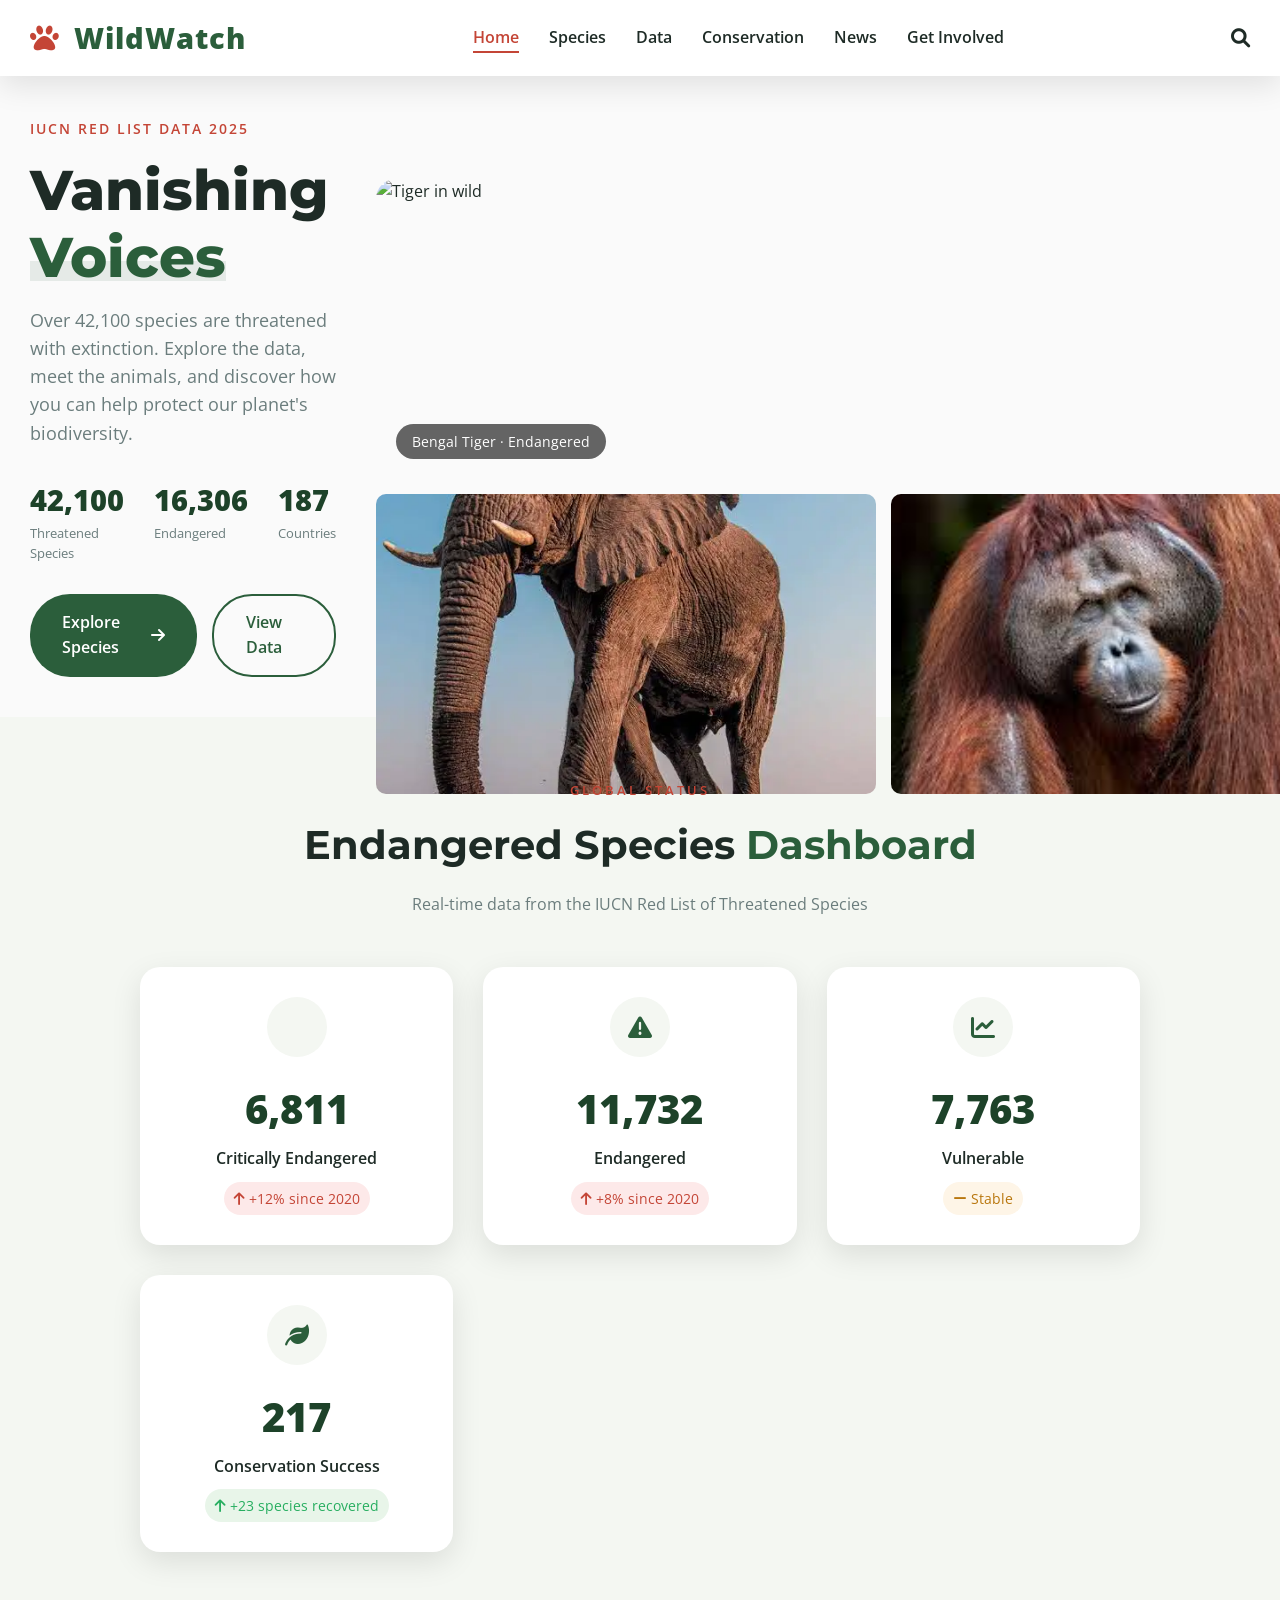
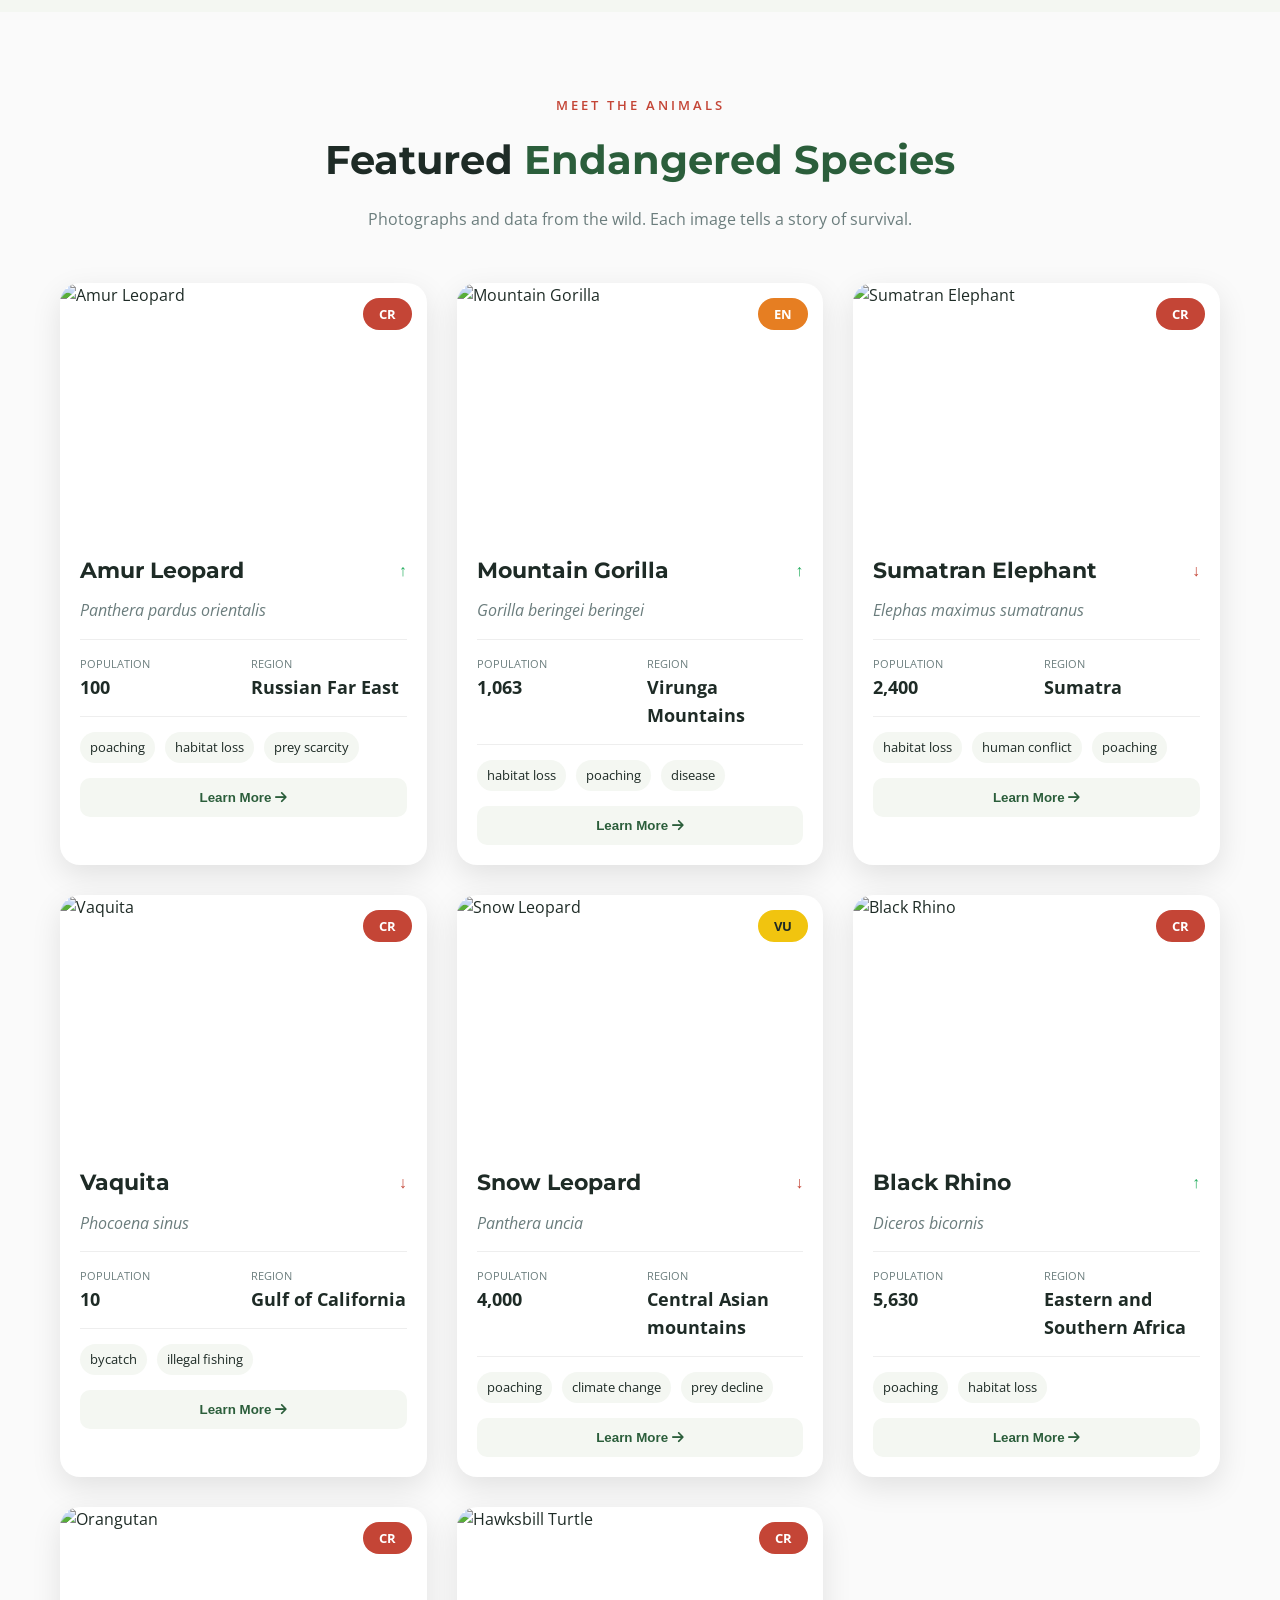
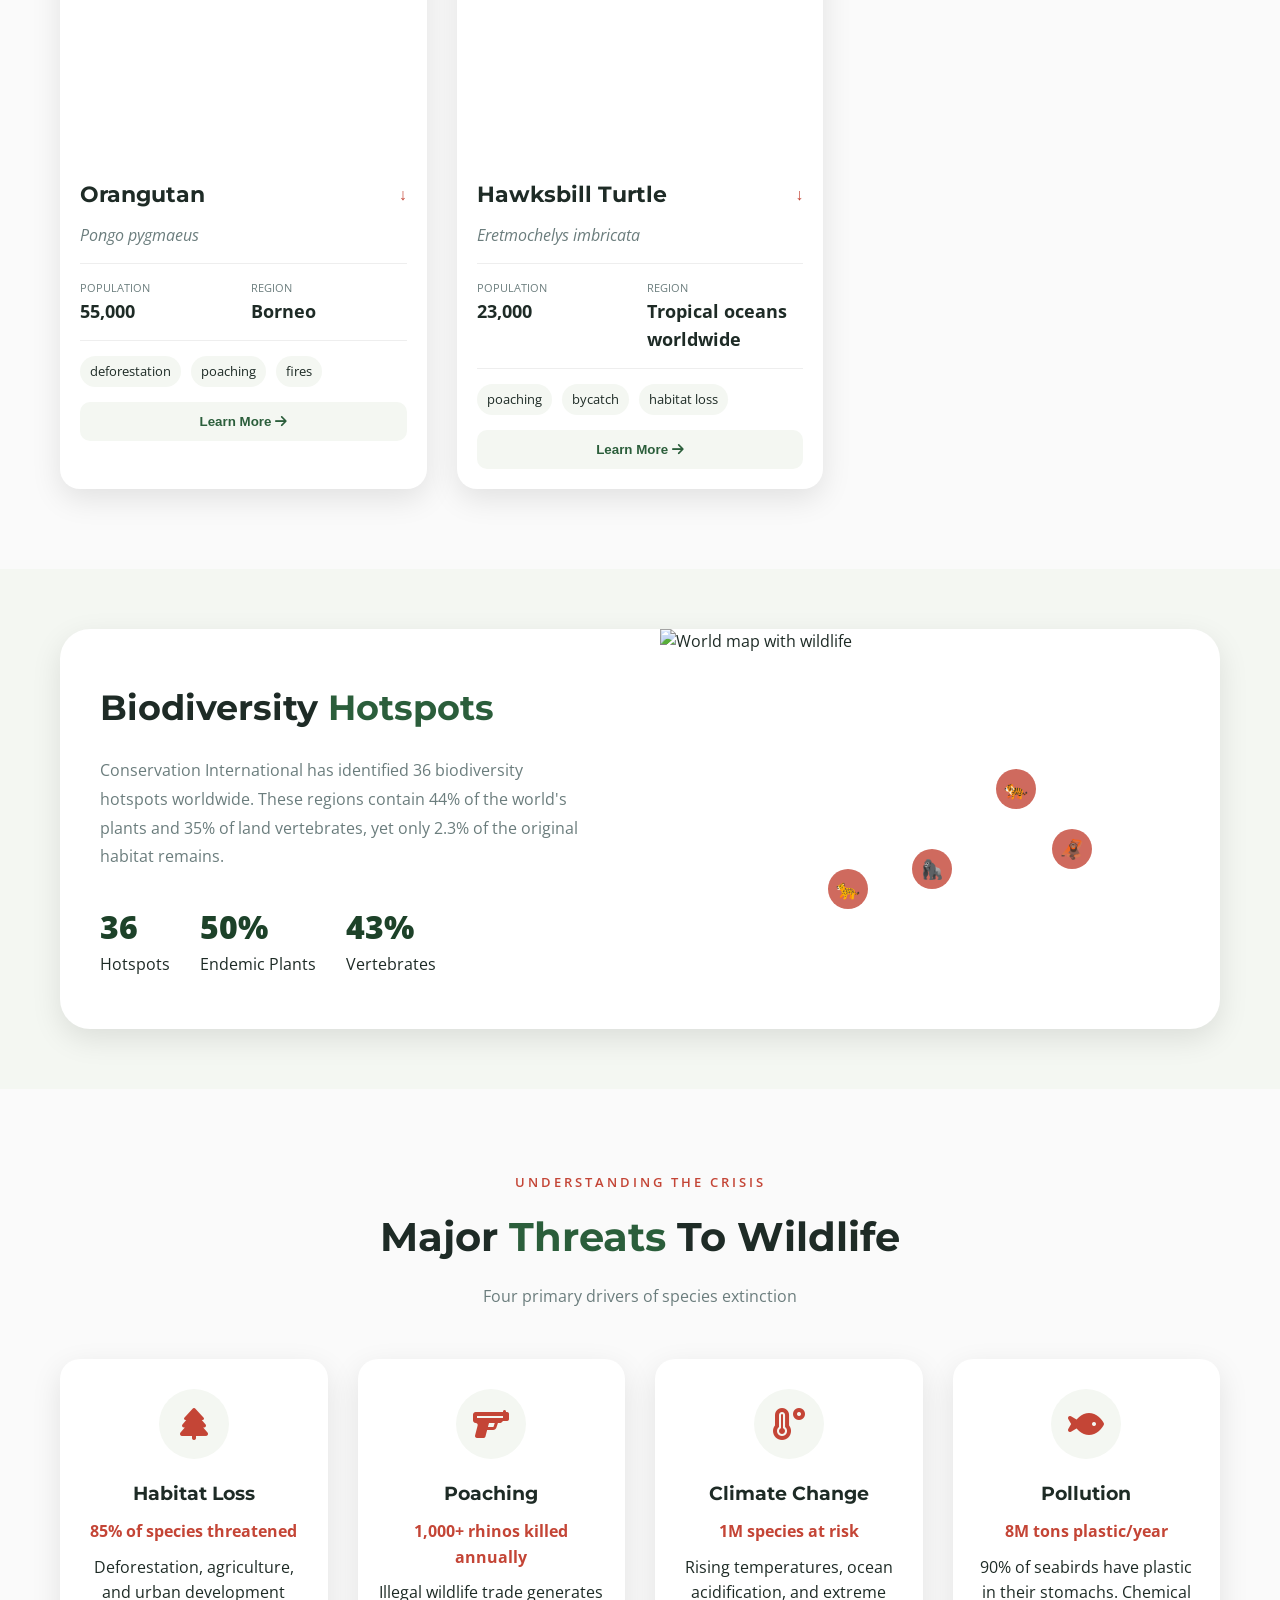
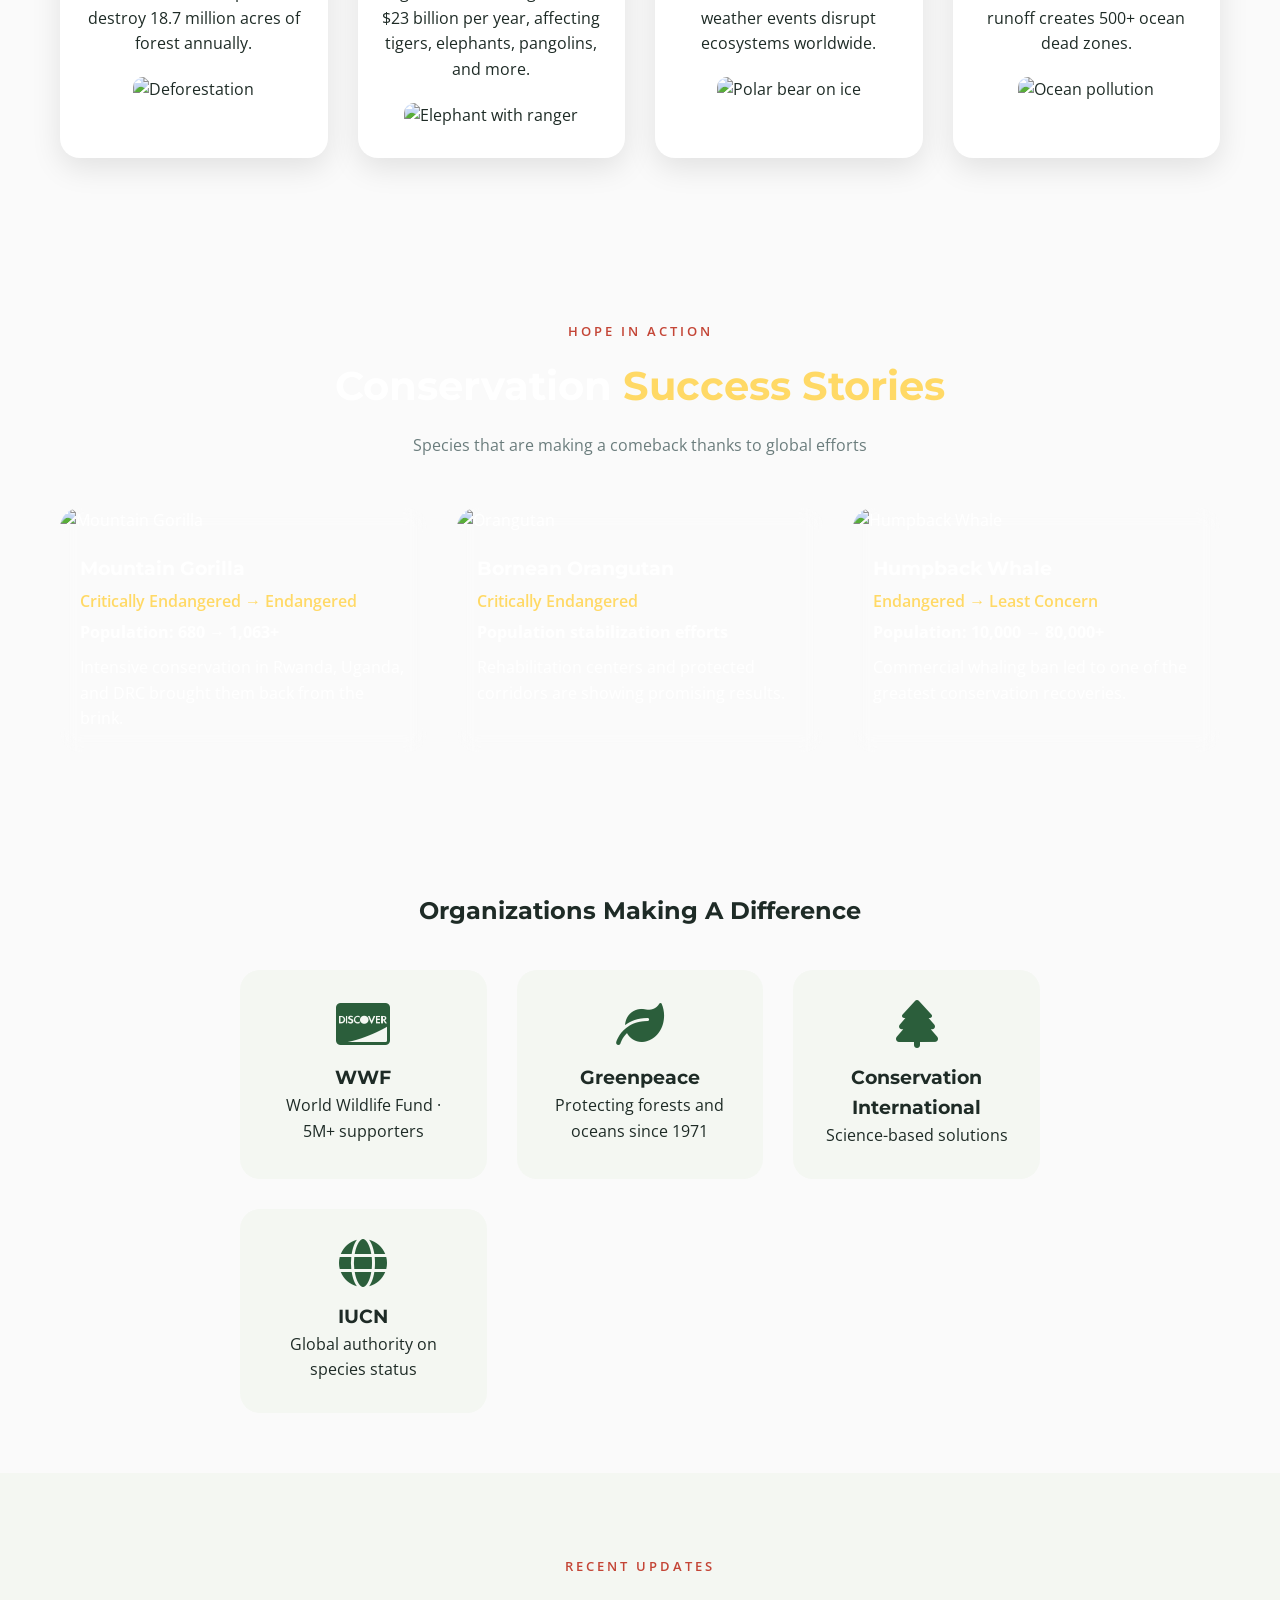
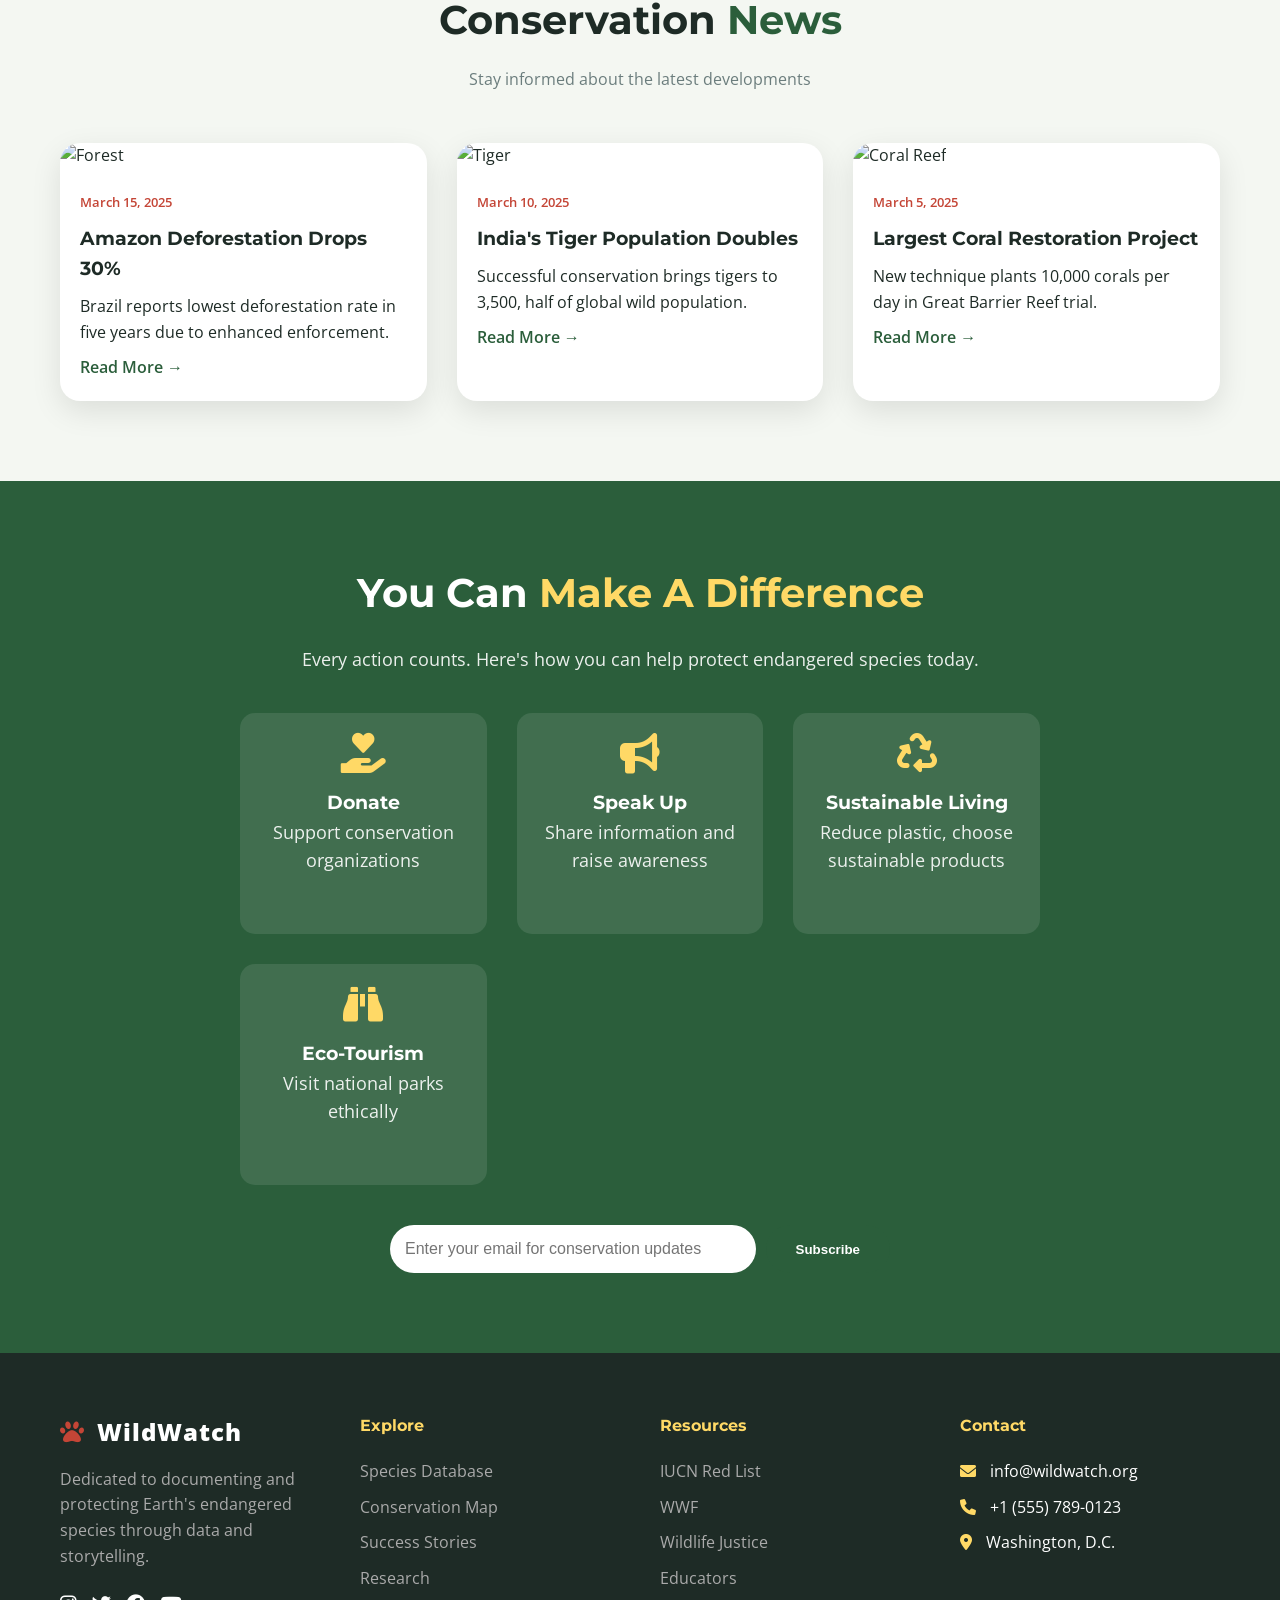
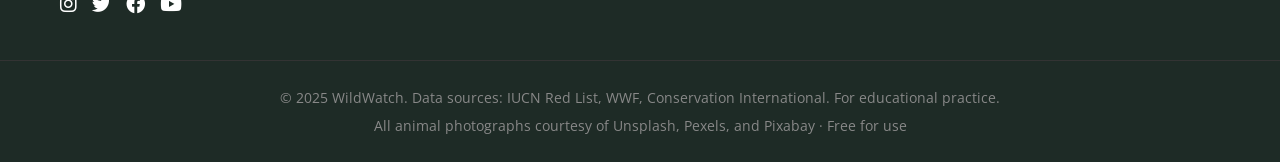
==== index.html @ 0c9d15eb "Update index.html" ====
<!DOCTYPE html>
<html lang="en">
<head>
    <meta charset="UTF-8">
    <meta name="viewport" content="width=device-width, initial-scale=1.0">
    <title>WildWatch · Endangered Species Data</title>
    <link rel="stylesheet" href="style.css">
    <!-- Font Awesome 6 -->
    <link rel="stylesheet" href="https://cdnjs.cloudflare.com/ajax/libs/font-awesome/6.0.0-beta3/css/all.min.css">
    <!-- Google Fonts -->
    <link href="https://fonts.googleapis.com/css2?family=Montserrat:wght@300;400;500;600;700;800&family=Open+Sans:wght@300;400;600&display=swap" rel="stylesheet">
</head>
<body>
    <!-- NAVIGATION -->
    <nav class="navbar">
        <div class="nav-container">
            <div class="logo">
                <i class="fas fa-paw"></i> WildWatch
            </div>
            <ul class="nav-links">
                <li><a href="#" class="active">Home</a></li>
                <li><a href="#species">Species</a></li>
                <li><a href="#data">Data</a></li>
                <li><a href="#conservation">Conservation</a></li>
                <li><a href="#news">News</a></li>
                <li><a href="#get-involved">Get Involved</a></li>
            </ul>
            <div class="nav-right">
                <div class="search-icon"><i class="fas fa-search"></i></div>
                <div class="menu-icon"><i class="fas fa-bars"></i></div>
            </div>
        </div>
    </nav>

    <!-- HERO SECTION WITH LARGE ANIMAL IMAGE -->
    <section class="hero">
        <div class="hero-content">
            <span class="hero-tagline">IUCN Red List Data 2025</span>
            <h1 class="hero-title">Vanishing <span>Voices</span></h1>
            <p class="hero-description">Over 42,100 species are threatened with extinction. Explore the data, meet the animals, and discover how you can help protect our planet's biodiversity.</p>
            <div class="hero-stats">
                <div class="stat-item">
                    <span class="stat-number">42,100+</span>
                    <span class="stat-label">Threatened Species</span>
                </div>
                <div class="stat-item">
                    <span class="stat-number">16,306</span>
                    <span class="stat-label">Endangered</span>
                </div>
                <div class="stat-item">
                    <span class="stat-number">187</span>
                    <span class="stat-label">Countries</span>
                </div>
            </div>
            <div class="hero-buttons">
                <a href="#species" class="btn btn-primary">Explore Species <i class="fas fa-arrow-right"></i></a>
                <a href="#data" class="btn btn-outline">View Data</a>
            </div>
        </div>
        <div class="hero-gallery">
            <div class="gallery-main">
                <img src="images/benegal-tiger.webp&auto=format&fit=crop&w=1350&q=80" alt="Tiger in wild">
                <div class="image-caption">Bengal Tiger · Endangered</div>
            </div>
                <div class="gallery-grid">
                    <img src="./images/elephant.webp" alt="Elephant" style="width:500px; height:300px; object-fit:cover;">
                    <img src="./images/orangutan.jpg" alt="Orangutan" style="width:500px; height:300px; object-fit:cover;">
                    <img src="https://images.unsplash.com/photo-1589656966895-2f33e7653819?ixlib=rb-1.2.1&auto=format&fit=crop&w=500&q=80" alt="Polar Bear" style="width:500px; height:300px; object-fit:cover;">
                    <img src="./images/black-rhino.jpg" alt="Rhino" style="width:500px; height:300px; object-fit:cover;">
                </div>
        
        </div>
    </section>

    <!-- DATA DASHBOARD SECTION -->
    <section class="dashboard" id="data">
        <div class="container">
            <div class="section-header">
                <span class="section-subtitle">Global Status</span>
                <h2>Endangered Species <span>Dashboard</span></h2>
                <p>Real-time data from the IUCN Red List of Threatened Species</p>
            </div>
            <div class="dashboard-grid">
                <div class="dashboard-card">
                    <div class="card-icon"><i class="fas fa-skull-crosswalk"></i></div>
                    <div class="card-number">6,811</div>
                    <div class="card-label">Critically Endangered</div>
                    <div class="card-trend negative"><i class="fas fa-arrow-up"></i> +12% since 2020</div>
                </div>
                <div class="dashboard-card">
                    <div class="card-icon"><i class="fas fa-exclamation-triangle"></i></div>
                    <div class="card-number">11,732</div>
                    <div class="card-label">Endangered</div>
                    <div class="card-trend negative"><i class="fas fa-arrow-up"></i> +8% since 2020</div>
                </div>
                <div class="dashboard-card">
                    <div class="card-icon"><i class="fas fa-chart-line"></i></div>
                    <div class="card-number">7,763</div>
                    <div class="card-label">Vulnerable</div>
                    <div class="card-trend neutral"><i class="fas fa-minus"></i> Stable</div>
                </div>
                <div class="dashboard-card">
                    <div class="card-icon"><i class="fas fa-leaf"></i></div>
                    <div class="card-number">217</div>
                    <div class="card-label">Conservation Success</div>
                    <div class="card-trend positive"><i class="fas fa-arrow-up"></i> +23 species recovered</div>
                </div>
            </div>
        </div>
    </section>

    <!-- FEATURED SPECIES GALLERY (MAIN ANIMAL SHOWCASE) -->
    <section class="featured-species" id="species">
        <div class="container">
            <div class="section-header">
                <span class="section-subtitle">Meet The Animals</span>
                <h2>Featured <span>Endangered Species</span></h2>
                <p>Photographs and data from the wild. Each image tells a story of survival.</p>
            </div>
            <div class="species-grid" id="speciesGrid">
                <!-- Species will be loaded via JavaScript -->
            </div>
        </div>
    </section>

    <!-- HABITAT MAP SECTION -->
    <section class="habitat-map">
        <div class="container">
            <div class="map-wrapper">
                <div class="map-content">
                    <h2>Biodiversity <span>Hotspots</span></h2>
                    <p>Conservation International has identified 36 biodiversity hotspots worldwide. These regions contain 44% of the world's plants and 35% of land vertebrates, yet only 2.3% of the original habitat remains.</p>
                    <div class="hotspot-stats">
                        <div class="hotspot-stat">
                            <span class="stat-big">36</span>
                            <span>Hotspots</span>
                        </div>
                        <div class="hotspot-stat">
                            <span class="stat-big">50%</span>
                            <span>Endemic Plants</span>
                        </div>
                        <div class="hotspot-stat">
                            <span class="stat-big">43%</span>
                            <span>Vertebrates</span>
                        </div>
                    </div>
                </div>
                <div class="map-image">
                    <img src="https://images.unsplash.com/photo-1524666041070-9b87652fd51d?ixlib=rb-1.2.1&auto=format&fit=crop&w=1350&q=80" alt="World map with wildlife">
                    <div class="map-overlay">
                        <div class="pin amazon"><span>🐆</span></div>
                        <div class="pin congo"><span>🦍</span></div>
                        <div class="pin borneo"><span>🦧</span></div>
                        <div class="pin himalayas"><span>🐅</span></div>
                    </div>
                </div>
            </div>
        </div>
    </section>

    <!-- THREATS & SOLUTIONS SECTION -->
    <section class="threats">
        <div class="container">
            <div class="section-header">
                <span class="section-subtitle">Understanding The Crisis</span>
                <h2>Major <span>Threats</span> To Wildlife</h2>
                <p>Four primary drivers of species extinction</p>
            </div>
            <div class="threats-grid">
                <div class="threat-card">
                    <div class="threat-icon"><i class="fas fa-tree"></i></div>
                    <h3>Habitat Loss</h3>
                    <p class="threat-stat">85% of species threatened</p>
                    <p>Deforestation, agriculture, and urban development destroy 18.7 million acres of forest annually.</p>
                    <img src="../images/deforestation.jpg&auto=format&fit=crop&w=500&q=80" alt="Deforestation" class="threat-image">
                </div>
                <div class="threat-card">
                    <div class="threat-icon"><i class="fas fa-gun"></i></div>
                    <h3>Poaching</h3>
                    <p class="threat-stat">1,000+ rhinos killed annually</p>
                    <p>Illegal wildlife trade generates $23 billion per year, affecting tigers, elephants, pangolins, and more.</p>
                    <img src="../images/elephant-paoching.jpg&auto=format&fit=crop&w=500&q=80" alt="Elephant with ranger" class="threat-image">
                </div>
                <div class="threat-card">
                    <div class="threat-icon"><i class="fas fa-temperature-high"></i></div>
                    <h3>Climate Change</h3>
                    <p class="threat-stat">1M species at risk</p>
                    <p>Rising temperatures, ocean acidification, and extreme weather events disrupt ecosystems worldwide.</p>
                    <img src="../images/polar-bear-on-ice.jpg&auto=format&fit=crop&w=500&q=80" alt="Polar bear on ice" class="threat-image">
                </div>
                <div class="threat-card">
                    <div class="threat-icon"><i class="fas fa-fish"></i></div>
                    <h3>Pollution</h3>
                    <p class="threat-stat">8M tons plastic/year</p>
                    <p>90% of seabirds have plastic in their stomachs. Chemical runoff creates 500+ ocean dead zones.</p>
                    <img src="../images/ocean-polution.jpg&auto=format&fit=crop&w=500&q=80" alt="Ocean pollution" class="threat-image">
                </div>
            </div>
        </div>
    </section>

    <!-- CONSERVATION SUCCESS STORIES -->
    <section class="success-stories" id="conservation">
        <div class="container">
            <div class="section-header light">
                <span class="section-subtitle">Hope In Action</span>
                <h2>Conservation <span>Success Stories</span></h2>
                <p>Species that are making a comeback thanks to global efforts</p>
            </div>
            <div class="stories-grid">
                <div class="story-card">
                    <img src="https://images.unsplash.com/photo-1536924430914-91f9e2041b83?ixlib=rb-1.2.1&auto=format&fit=crop&w=500&q=80" alt="Mountain Gorilla">
                    <div class="story-content">
                        <h3>Mountain Gorilla</h3>
                        <p class="story-status">Critically Endangered → Endangered</p>
                        <p class="story-stats">Population: 680 → 1,063+</p>
                        <p>Intensive conservation in Rwanda, Uganda, and DRC brought them back from the brink.</p>
                    </div>
                </div>
                <div class="story-card">
                    <img src="https://images.unsplash.com/photo-1570481662006-a3a1374699e8?ixlib=rb-1.2.1&auto=format&fit=crop&w=500&q=80" alt="Orangutan">
                    <div class="story-content">
                        <h3>Bornean Orangutan</h3>
                        <p class="story-status">Critically Endangered</p>
                        <p class="story-stats">Population stabilization efforts</p>
                        <p>Rehabilitation centers and protected corridors are showing promising results.</p>
                    </div>
                </div>
                <div class="story-card">
                    <img src="https://images.unsplash.com/photo-1562077772-3bd90403f7f0?ixlib=rb-1.2.1&auto=format&fit=crop&w=500&q=80" alt="Humpback Whale">
                    <div class="story-content">
                        <h3>Humpback Whale</h3>
                        <p class="story-status">Endangered → Least Concern</p>
                        <p class="story-stats">Population: 10,000 → 80,000+</p>
                        <p>Commercial whaling ban led to one of the greatest conservation recoveries.</p>
                    </div>
                </div>
            </div>
        </div>
    </section>

    <!-- CONSERVATION ORGANIZATIONS -->
    <section class="organizations">
        <div class="container">
            <h2>Organizations Making A Difference</h2>
            <div class="org-grid">
                <div class="org-card">
                    <i class="fab fa-cc-discover"></i>
                    <h3>WWF</h3>
                    <p>World Wildlife Fund · 5M+ supporters</p>
                </div>
                <div class="org-card">
                    <i class="fas fa-leaf"></i>
                    <h3>Greenpeace</h3>
                    <p>Protecting forests and oceans since 1971</p>
                </div>
                <div class="org-card">
                    <i class="fas fa-tree"></i>
                    <h3>Conservation International</h3>
                    <p>Science-based solutions</p>
                </div>
                <div class="org-card">
                    <i class="fas fa-globe"></i>
                    <h3>IUCN</h3>
                    <p>Global authority on species status</p>
                </div>
            </div>
        </div>
    </section>

    <!-- LATEST CONSERVATION NEWS -->
    <section class="news" id="news">
        <div class="container">
            <div class="section-header">
                <span class="section-subtitle">Recent Updates</span>
                <h2>Conservation <span>News</span></h2>
                <p>Stay informed about the latest developments</p>
            </div>
            <div class="news-grid">
                <div class="news-card">
                    <img src="https://images.unsplash.com/photo-1528702748617-c64d49f918de?ixlib=rb-1.2.1&auto=format&fit=crop&w=500&q=80" alt="Forest">
                    <div class="news-content">
                        <span class="news-date">March 15, 2025</span>
                        <h3>Amazon Deforestation Drops 30%</h3>
                        <p>Brazil reports lowest deforestation rate in five years due to enhanced enforcement.</p>
                        <a href="#">Read More →</a>
                    </div>
                </div>
                <div class="news-card">
                    <img src="https://images.unsplash.com/photo-1516426122078-c23e76319801?ixlib=rb-1.2.1&auto=format&fit=crop&w=500&q=80" alt="Tiger">
                    <div class="news-content">
                        <span class="news-date">March 10, 2025</span>
                        <h3>India's Tiger Population Doubles</h3>
                        <p>Successful conservation brings tigers to 3,500, half of global wild population.</p>
                        <a href="#">Read More →</a>
                    </div>
                </div>
                <div class="news-card">
                    <img src="https://images.unsplash.com/photo-1544551763-46a013bb70d5?ixlib=rb-1.2.1&auto=format&fit=crop&w=500&q=80" alt="Coral Reef">
                    <div class="news-content">
                        <span class="news-date">March 5, 2025</span>
                        <h3>Largest Coral Restoration Project</h3>
                        <p>New technique plants 10,000 corals per day in Great Barrier Reef trial.</p>
                        <a href="#">Read More →</a>
                    </div>
                </div>
            </div>
        </div>
    </section>

    <!-- GET INVOLVED SECTION -->
    <section class="get-involved" id="get-involved">
        <div class="container">
            <div class="involved-content">
                <h2>You Can <span>Make A Difference</span></h2>
                <p>Every action counts. Here's how you can help protect endangered species today.</p>
                <div class="involved-options">
                    <div class="option">
                        <i class="fas fa-hand-holding-heart"></i>
                        <h3>Donate</h3>
                        <p>Support conservation organizations</p>
                    </div>
                    <div class="option">
                        <i class="fas fa-bullhorn"></i>
                        <h3>Speak Up</h3>
                        <p>Share information and raise awareness</p>
                    </div>
                    <div class="option">
                        <i class="fas fa-recycle"></i>
                        <h3>Sustainable Living</h3>
                        <p>Reduce plastic, choose sustainable products</p>
                    </div>
                    <div class="option">
                        <i class="fas fa-binoculars"></i>
                        <h3>Eco-Tourism</h3>
                        <p>Visit national parks ethically</p>
                    </div>
                </div>
                <form class="newsletter-form" id="newsletterForm">
                    <input type="email" placeholder="Enter your email for conservation updates">
                    <button type="submit" class="btn btn-primary">Subscribe</button>
                </form>
            </div>
        </div>
    </section>

    <!-- FOOTER -->
    <footer class="footer">
        <div class="footer-container">
            <div class="footer-section">
                <div class="logo"><i class="fas fa-paw"></i> WildWatch</div>
                <p>Dedicated to documenting and protecting Earth's endangered species through data and storytelling.</p>
                <div class="social-links">
                    <a href="#"><i class="fab fa-instagram"></i></a>
                    <a href="#"><i class="fab fa-twitter"></i></a>
                    <a href="#"><i class="fab fa-facebook"></i></a>
                    <a href="#"><i class="fab fa-youtube"></i></a>
                </div>
            </div>
            <div class="footer-section">
                <h4>Explore</h4>
                <ul>
                    <li><a href="#">Species Database</a></li>
                    <li><a href="#">Conservation Map</a></li>
                    <li><a href="#">Success Stories</a></li>
                    <li><a href="#">Research</a></li>
                </ul>
            </div>
            <div class="footer-section">
                <h4>Resources</h4>
                <ul>
                    <li><a href="#">IUCN Red List</a></li>
                    <li><a href="#">WWF</a></li>
                    <li><a href="#">Wildlife Justice</a></li>
                    <li><a href="#">Educators</a></li>
                </ul>
            </div>
            <div class="footer-section">
                <h4>Contact</h4>
                <ul>
                    <li><i class="fas fa-envelope"></i> info@wildwatch.org</li>
                    <li><i class="fas fa-phone"></i> +1 (555) 789-0123</li>
                    <li><i class="fas fa-map-marker-alt"></i> Washington, D.C.</li>
                </ul>
            </div>
        </div>
        <div class="footer-bottom">
            <p>&copy; 2025 WildWatch. Data sources: IUCN Red List, WWF, Conservation International. For educational practice.</p>
            <p>All animal photographs courtesy of Unsplash, Pexels, and Pixabay · Free for use</p>
        </div>
    </footer>

    <script src="script.js"></script>
</body>
</html>
---- style.css ----
/* ===== RESET & VARIABLES ===== */
:root {
    --primary: #2b5e3b;
    --primary-dark: #1d4229;
    --secondary: #8b6b4d;
    --accent: #c44536;
    --light: #f4f7f2;
    --dark: #1e2b26;
    --gray: #6b7d7d;
    --white: #ffffff;
    --shadow: 0 10px 30px rgba(0,0,0,0.1);
    --transition: all 0.3s ease;
    
    /* Status colors */
    --crit: #c44536;
    --end: #e67e22;
    --vul: #f1c40f;
    --safe: #27ae60;
}

* {
    margin: 0;
    padding: 0;
    box-sizing: border-box;
}

body {
    font-family: 'Open Sans', sans-serif;
    color: var(--dark);
    line-height: 1.6;
    background-color: #fafafa;
}

h1, h2, h3, h4 {
    font-family: 'Montserrat', sans-serif;
    font-weight: 700;
}

a {
    text-decoration: none;
    color: inherit;
}

ul {
    list-style: none;
}

.container {
    max-width: 1200px;
    margin: 0 auto;
    padding: 0 20px;
}

/* ===== NAVIGATION ===== */
.navbar {
    position: sticky;
    top: 0;
    background: var(--white);
    box-shadow: var(--shadow);
    z-index: 1000;
    padding: 15px 0;
}

.nav-container {
    max-width: 1300px;
    margin: 0 auto;
    padding: 0 30px;
    display: flex;
    justify-content: space-between;
    align-items: center;
}

.logo {
    font-size: 1.8rem;
    font-weight: 800;
    color: var(--primary);
    letter-spacing: 1px;
}

.logo i {
    margin-right: 5px;
    color: var(--accent);
}

.nav-links {
    display: flex;
    gap: 30px;
}

.nav-links a {
    font-weight: 600;
    transition: var(--transition);
    position: relative;
}

.nav-links a:hover,
.nav-links a.active {
    color: var(--accent);
}

.nav-links a::after {
    content: '';
    position: absolute;
    bottom: -5px;
    left: 0;
    width: 0;
    height: 2px;
    background: var(--accent);
    transition: var(--transition);
}

.nav-links a:hover::after,
.nav-links a.active::after {
    width: 100%;
}

.nav-right {
    display: flex;
    align-items: center;
    gap: 25px;
}

.search-icon,
.menu-icon {
    cursor: pointer;
    font-size: 1.2rem;
    transition: var(--transition);
}

.search-icon:hover,
.menu-icon:hover {
    color: var(--accent);
}

.menu-icon {
    display: none;
}

/* ===== HERO SECTION ===== */
.hero {
    max-width: 1400px;
    margin: 40px auto;
    padding: 0 30px;
    display: grid;
    grid-template-columns: 1.2fr 0.8fr;
    gap: 40px;
    align-items: center;
}

.hero-tagline {
    color: var(--accent);
    font-weight: 600;
    letter-spacing: 2px;
    text-transform: uppercase;
    font-size: 0.9rem;
}

.hero-title {
    font-size: 3.5rem;
    font-weight: 800;
    line-height: 1.2;
    margin: 15px 0;
}

.hero-title span {
    color: var(--primary);
    position: relative;
    display: inline-block;
}

.hero-title span::after {
    content: '';
    position: absolute;
    bottom: 10px;
    left: 0;
    width: 100%;
    height: 20px;
    background: rgba(43, 94, 59, 0.1);
    z-index: -1;
}

.hero-description {
    color: var(--gray);
    margin-bottom: 30px;
    font-size: 1.1rem;
    max-width: 500px;
}

.hero-stats {
    display: flex;
    gap: 30px;
    margin-bottom: 30px;
}

.stat-item {
    display: flex;
    flex-direction: column;
}

.stat-number {
    font-size: 1.8rem;
    font-weight: 800;
    color: var(--primary-dark);
}

.stat-label {
    font-size: 0.8rem;
    color: var(--gray);
}

.hero-buttons {
    display: flex;
    gap: 15px;
}

.btn {
    padding: 14px 32px;
    border-radius: 40px;
    font-weight: 600;
    transition: var(--transition);
    display: inline-flex;
    align-items: center;
    gap: 8px;
    cursor: pointer;
    border: none;
}

.btn-primary {
    background: var(--primary);
    color: var(--white);
}

.btn-primary:hover {
    background: var(--accent);
    transform: translateY(-2px);
    box-shadow: 0 5px 20px rgba(196, 69, 54, 0.3);
}

.btn-outline {
    border: 2px solid var(--primary);
    color: var(--primary);
    background: transparent;
}

.btn-outline:hover {
    background: var(--primary);
    color: var(--white);
    transform: translateY(-2px);
}

.hero-gallery {
    display: flex;
    flex-direction: column;
    gap: 15px;
}

.gallery-main {
    position: relative;
    border-radius: 20px;
    overflow: hidden;
    height: 300px;
}

.gallery-main img {
    width: 100%;
    height: 100%;
    object-fit: cover;
    transition: var(--transition);
}

.gallery-main:hover img {
    transform: scale(1.05);
}

.image-caption {
    position: absolute;
    bottom: 20px;
    left: 20px;
    background: rgba(0,0,0,0.6);
    color: white;
    padding: 6px 16px;
    border-radius: 30px;
    font-size: 0.9rem;
}

.gallery-grid {
    display: grid;
    grid-template-columns: repeat(4, 1fr);
    gap: 15px;
    height: 120px;
}

.gallery-grid img {
    width: 100%;
    height: 100%;
    object-fit: cover;
    border-radius: 10px;
    transition: var(--transition);
}

.gallery-grid img:hover {
    transform: scale(1.05);
    box-shadow: var(--shadow);
}

/* ===== SECTION HEADER ===== */
.section-header {
    text-align: center;
    margin-bottom: 50px;
}

.section-subtitle {
    color: var(--accent);
    font-weight: 600;
    letter-spacing: 3px;
    text-transform: uppercase;
    font-size: 0.8rem;
}

.section-header h2 {
    font-size: 2.5rem;
    margin: 10px 0 15px;
}

.section-header h2 span {
    color: var(--primary);
}

.section-header p {
    color: var(--gray);
    max-width: 600px;
    margin: 0 auto;
}

.section-header.light {
    color: var(--white);
}

.section-header.light h2 span {
    color: #ffd966;
}

/* ===== DASHBOARD ===== */
.dashboard {
    background: var(--light);
    padding: 60px 0;
}

.dashboard-grid {
    display: grid;
    grid-template-columns: repeat(auto-fit, minmax(250px, 1fr));
    gap: 30px;
    max-width: 1000px;
    margin: 0 auto;
}

.dashboard-card {
    background: white;
    padding: 30px;
    border-radius: 20px;
    text-align: center;
    box-shadow: var(--shadow);
    transition: var(--transition);
}

.dashboard-card:hover {
    transform: translateY(-5px);
}

.card-icon {
    width: 60px;
    height: 60px;
    background: var(--light);
    border-radius: 50%;
    display: flex;
    align-items: center;
    justify-content: center;
    margin: 0 auto 20px;
    font-size: 1.5rem;
    color: var(--primary);
}

.card-number {
    font-size: 2.5rem;
    font-weight: 800;
    color: var(--primary-dark);
    margin-bottom: 5px;
}

.card-label {
    font-weight: 600;
    margin-bottom: 10px;
}

.card-trend {
    font-size: 0.9rem;
    padding: 5px 10px;
    border-radius: 20px;
    display: inline-block;
}

.card-trend.negative {
    background: #fde9e9;
    color: var(--crit);
}

.card-trend.neutral {
    background: #fef5e7;
    color: #b9770e;
}

.card-trend.positive {
    background: #e8f5e9;
    color: var(--safe);
}

/* ===== SPECIES GALLERY ===== */
.featured-species {
    padding: 80px 0;
}

.species-grid {
    display: grid;
    grid-template-columns: repeat(auto-fit, minmax(350px, 1fr));
    gap: 30px;
}

.species-card {
    background: white;
    border-radius: 20px;
    overflow: hidden;
    box-shadow: var(--shadow);
    transition: var(--transition);
}

.species-card:hover {
    transform: translateY(-10px);
    box-shadow: 0 15px 40px rgba(0,0,0,0.2);
}

.species-image {
    height: 250px;
    position: relative;
    overflow: hidden;
}

.species-image img {
    width: 100%;
    height: 100%;
    object-fit: cover;
    transition: var(--transition);
}

.species-card:hover .species-image img {
    transform: scale(1.1);
}

.status-badge {
    position: absolute;
    top: 15px;
    right: 15px;
    padding: 6px 16px;
    border-radius: 30px;
    font-weight: 700;
    font-size: 0.8rem;
    color: white;
}

.status-badge.cr {
    background: var(--crit);
}

.status-badge.en {
    background: var(--end);
}

.status-badge.vu {
    background: var(--vul);
    color: var(--dark);
}

.species-info {
    padding: 20px;
}

.species-name {
    display: flex;
    justify-content: space-between;
    align-items: center;
    margin-bottom: 10px;
}

.species-name h3 {
    font-size: 1.4rem;
}

.scientific {
    font-style: italic;
    color: var(--gray);
    margin-bottom: 15px;
}

.species-details {
    display: grid;
    grid-template-columns: 1fr 1fr;
    gap: 15px;
    margin: 15px 0;
    padding: 15px 0;
    border-top: 1px solid #eee;
    border-bottom: 1px solid #eee;
}

.detail-item {
    display: flex;
    flex-direction: column;
}

.detail-label {
    font-size: 0.7rem;
    color: var(--gray);
    text-transform: uppercase;
}

.detail-value {
    font-weight: 700;
    font-size: 1.1rem;
}

.threat-icons {
    display: flex;
    gap: 10px;
    margin: 15px 0;
}

.threat-icons span {
    background: var(--light);
    padding: 5px 10px;
    border-radius: 20px;
    font-size: 0.8rem;
}

.learn-more {
    width: 100%;
    padding: 12px;
    background: var(--light);
    border: none;
    border-radius: 10px;
    font-weight: 600;
    color: var(--primary);
    cursor: pointer;
    transition: var(--transition);
}

.learn-more:hover {
    background: var(--primary);
    color: white;
}

/* ===== HABITAT MAP ===== */
.habitat-map {
    background: var(--light);
    padding: 60px 0;
}

.map-wrapper {
    display: grid;
    grid-template-columns: 1fr 1fr;
    gap: 40px;
    align-items: center;
    background: white;
    border-radius: 30px;
    overflow: hidden;
    box-shadow: var(--shadow);
}

.map-content {
    padding: 40px;
}

.map-content h2 {
    font-size: 2.2rem;
    margin-bottom: 20px;
}

.map-content h2 span {
    color: var(--primary);
}

.map-content p {
    color: var(--gray);
    margin-bottom: 30px;
    line-height: 1.8;
}

.hotspot-stats {
    display: flex;
    gap: 30px;
}

.hotspot-stat {
    display: flex;
    flex-direction: column;
}

.stat-big {
    font-size: 2rem;
    font-weight: 800;
    color: var(--primary-dark);
}

.map-image {
    position: relative;
    height: 400px;
}

.map-image img {
    width: 100%;
    height: 100%;
    object-fit: cover;
}

.map-overlay {
    position: absolute;
    top: 0;
    left: 0;
    width: 100%;
    height: 100%;
    pointer-events: none;
}

.pin {
    position: absolute;
    width: 40px;
    height: 40px;
    background: rgba(196, 69, 54, 0.8);
    border-radius: 50%;
    display: flex;
    align-items: center;
    justify-content: center;
    color: white;
    font-size: 1.2rem;
    animation: pulse 2s infinite;
}

.pin.amazon { top: 60%; left: 30%; }
.pin.congo { top: 55%; left: 45%; }
.pin.borneo { top: 50%; left: 70%; }
.pin.himalayas { top: 35%; left: 60%; }

@keyframes pulse {
    0% { transform: scale(1); opacity: 1; }
    50% { transform: scale(1.2); opacity: 0.8; }
    100% { transform: scale(1); opacity: 1; }
}

/* ===== THREATS SECTION ===== */
.threats {
    padding: 80px 0;
}

.threats-grid {
    display: grid;
    grid-template-columns: repeat(auto-fit, minmax(250px, 1fr));
    gap: 30px;
}

.threat-card {
    background: white;
    border-radius: 20px;
    padding: 30px 20px;
    text-align: center;
    box-shadow: var(--shadow);
    transition: var(--transition);
}

.threat-card:hover {
    transform: translateY(-5px);
}

.threat-icon {
    width: 70px;
    height: 70px;
    background: var(--light);
    border-radius: 50%;
    display: flex;
    align-items: center;
    justify-content: center;
    margin: 0 auto 20px;
    font-size: 2rem;
    color: var(--accent);
}

.threat-card h3 {
    margin-bottom: 10px;
}

.threat-stat {
    font-weight: 700;
    color: var(--accent);
    margin-bottom: 10px;
}

.threat-image {
    width: 100%;
    height: 150px;
    object-fit: cover;
    border-radius: 10px;
    margin-top: 20px;
}

/* ===== SUCCESS STORIES ===== */
.success-stories {
    background: linear-gradient(rgba(30, 43, 38, 0.9), rgba(30, 43, 38, 0.9)), 
                url('https://images.unsplash.com/photo-1547471080-7cc2caa01a7e?ixlib=rb-1.2.1&auto=format&fit=crop&w=1350&q=80');
    background-size: cover;
    background-attachment: fixed;
    padding: 80px 0;
    color: white;
}

.stories-grid {
    display: grid;
    grid-template-columns: repeat(auto-fit, minmax(300px, 1fr));
    gap: 30px;
}

.story-card {
    background: rgba(255,255,255,0.1);
    backdrop-filter: blur(10px);
    border-radius: 20px;
    overflow: hidden;
    transition: var(--transition);
}

.story-card:hover {
    transform: translateY(-5px);
    background: rgba(255,255,255,0.15);
}

.story-card img {
    width: 100%;
    height: 200px;
    object-fit: cover;
}

.story-content {
    padding: 20px;
}

.story-content h3 {
    margin-bottom: 5px;
}

.story-status {
    color: #ffd966;
    font-weight: 600;
    margin-bottom: 5px;
}

.story-stats {
    font-weight: 700;
    margin-bottom: 10px;
}

/* ===== ORGANIZATIONS ===== */
.organizations {
    padding: 60px 0;
    text-align: center;
}

.organizations h2 {
    margin-bottom: 40px;
}

.org-grid {
    display: grid;
    grid-template-columns: repeat(auto-fit, minmax(200px, 1fr));
    gap: 30px;
    max-width: 800px;
    margin: 0 auto;
}

.org-card {
    padding: 30px;
    background: var(--light);
    border-radius: 20px;
    transition: var(--transition);
}

.org-card:hover {
    transform: translateY(-5px);
    background: var(--primary);
    color: white;
}

.org-card i {
    font-size: 3rem;
    margin-bottom: 15px;
    color: var(--primary);
}

.org-card:hover i {
    color: white;
}

/* ===== NEWS SECTION ===== */
.news {
    padding: 80px 0;
    background: var(--light);
}

.news-grid {
    display: grid;
    grid-template-columns: repeat(auto-fit, minmax(300px, 1fr));
    gap: 30px;
}

.news-card {
    background: white;
    border-radius: 20px;
    overflow: hidden;
    box-shadow: var(--shadow);
    transition: var(--transition);
}

.news-card:hover {
    transform: translateY(-5px);
}

.news-card img {
    width: 100%;
    height: 200px;
    object-fit: cover;
}

.news-content {
    padding: 20px;
}

.news-date {
    color: var(--accent);
    font-size: 0.8rem;
    font-weight: 600;
}

.news-content h3 {
    margin: 10px 0;
}

.news-content a {
    color: var(--primary);
    font-weight: 600;
    display: inline-block;
    margin-top: 10px;
}

/* ===== GET INVOLVED ===== */
.get-involved {
    padding: 80px 0;
    background: var(--primary);
    color: white;
}

.involved-content {
    max-width: 800px;
    margin: 0 auto;
    text-align: center;
}

.involved-content h2 {
    font-size: 2.5rem;
    margin-bottom: 20px;
}

.involved-content h2 span {
    color: #ffd966;
}

.involved-content p {
    margin-bottom: 40px;
    font-size: 1.1rem;
    opacity: 0.9;
}

.involved-options {
    display: grid;
    grid-template-columns: repeat(auto-fit, minmax(200px, 1fr));
    gap: 30px;
    margin-bottom: 40px;
}

.option {
    padding: 20px;
    background: rgba(255,255,255,0.1);
    border-radius: 15px;
    transition: var(--transition);
}

.option:hover {
    background: rgba(255,255,255,0.2);
    transform: translateY(-5px);
}

.option i {
    font-size: 2.5rem;
    margin-bottom: 15px;
    color: #ffd966;
}

.newsletter-form {
    display: flex;
    gap: 10px;
    max-width: 500px;
    margin: 0 auto;
}

.newsletter-form input {
    flex: 1;
    padding: 15px;
    border: none;
    border-radius: 40px;
    font-size: 1rem;
    outline: none;
}

.newsletter-form button {
    padding: 15px 30px;
}

/* ===== FOOTER ===== */
.footer {
    background: var(--dark);
    color: white;
    padding: 60px 0 20px;
}

.footer-container {
    max-width: 1200px;
    margin: 0 auto;
    padding: 0 20px;
    display: grid;
    grid-template-columns: repeat(auto-fit, minmax(200px, 1fr));
    gap: 40px;
}

.footer-section .logo {
    color: white;
    font-size: 1.5rem;
    margin-bottom: 15px;
}

.footer-section p {
    color: #aaa;
    line-height: 1.6;
}

.footer-section h4 {
    margin-bottom: 20px;
    color: #ffd966;
}

.footer-section ul li {
    margin-bottom: 10px;
}

.footer-section ul li a {
    color: #aaa;
    transition: var(--transition);
}

.footer-section ul li a:hover {
    color: white;
    padding-left: 5px;
}

.footer-section ul li i {
    margin-right: 10px;
    color: #ffd966;
}

.social-links {
    display: flex;
    gap: 15px;
    margin-top: 20px;
}

.social-links a {
    color: white;
    font-size: 1.2rem;
    transition: var(--transition);
}

.social-links a:hover {
    color: var(--accent);
}

.footer-bottom {
    text-align: center;
    margin-top: 40px;
    padding-top: 20px;
    border-top: 1px solid #333;
    color: #888;
    font-size: 0.9rem;
}

.footer-bottom p {
    margin: 5px 0;
}

/* ===== ANIMATIONS ===== */
@keyframes fadeIn {
    from {
        opacity: 0;
        transform: translateY(20px);
    }
    to {
        opacity: 1;
        transform: translateY(0);
    }
}

.species-card {
    animation: fadeIn 0.8s ease;
}

/* ===== RESPONSIVE DESIGN ===== */
@media (max-width: 1100px) {
    .hero {
        grid-template-columns: 1fr;
    }
    
    .hero-gallery {
        max-width: 600px;
        margin: 0 auto;
    }
}

@media (max-width: 968px) {
    .nav-links {
        display: none;
    }
    
    .menu-icon {
        display: block;
    }
    
    .hero-title {
        font-size: 2.5rem;
    }
    
    .map-wrapper {
        grid-template-columns: 1fr;
    }
    
    .map-image {
        height: 300px;
    }
}

@media (max-width: 768px) {
    .hero-stats {
        flex-wrap: wrap;
    }
    
    .dashboard-grid {
        grid-template-columns: 1fr;
    }
    
    .species-grid {
        grid-template-columns: 1fr;
    }
    
    .involved-options {
        grid-template-columns: 1fr;
    }
    
    .newsletter-form {
        flex-direction: column;
    }
    
    .gallery-grid {
        grid-template-columns: repeat(2, 1fr);
    }
}
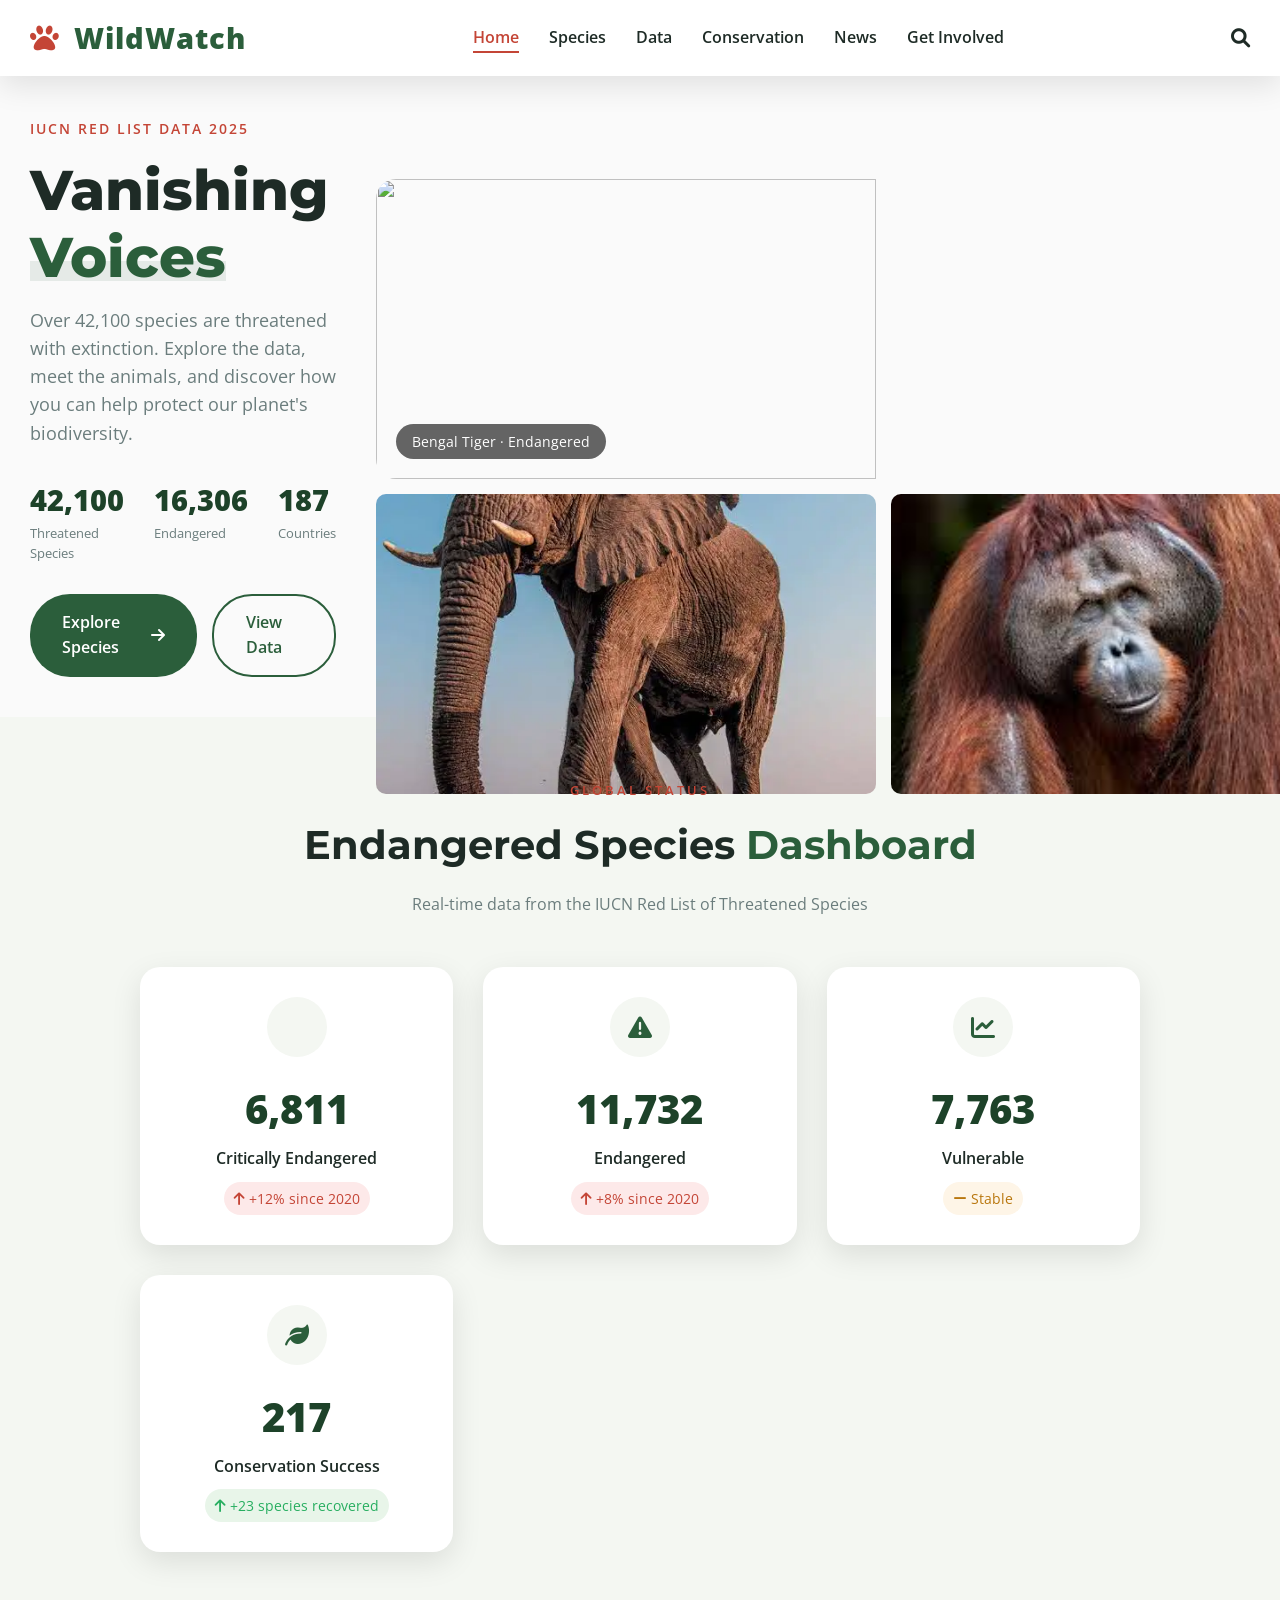
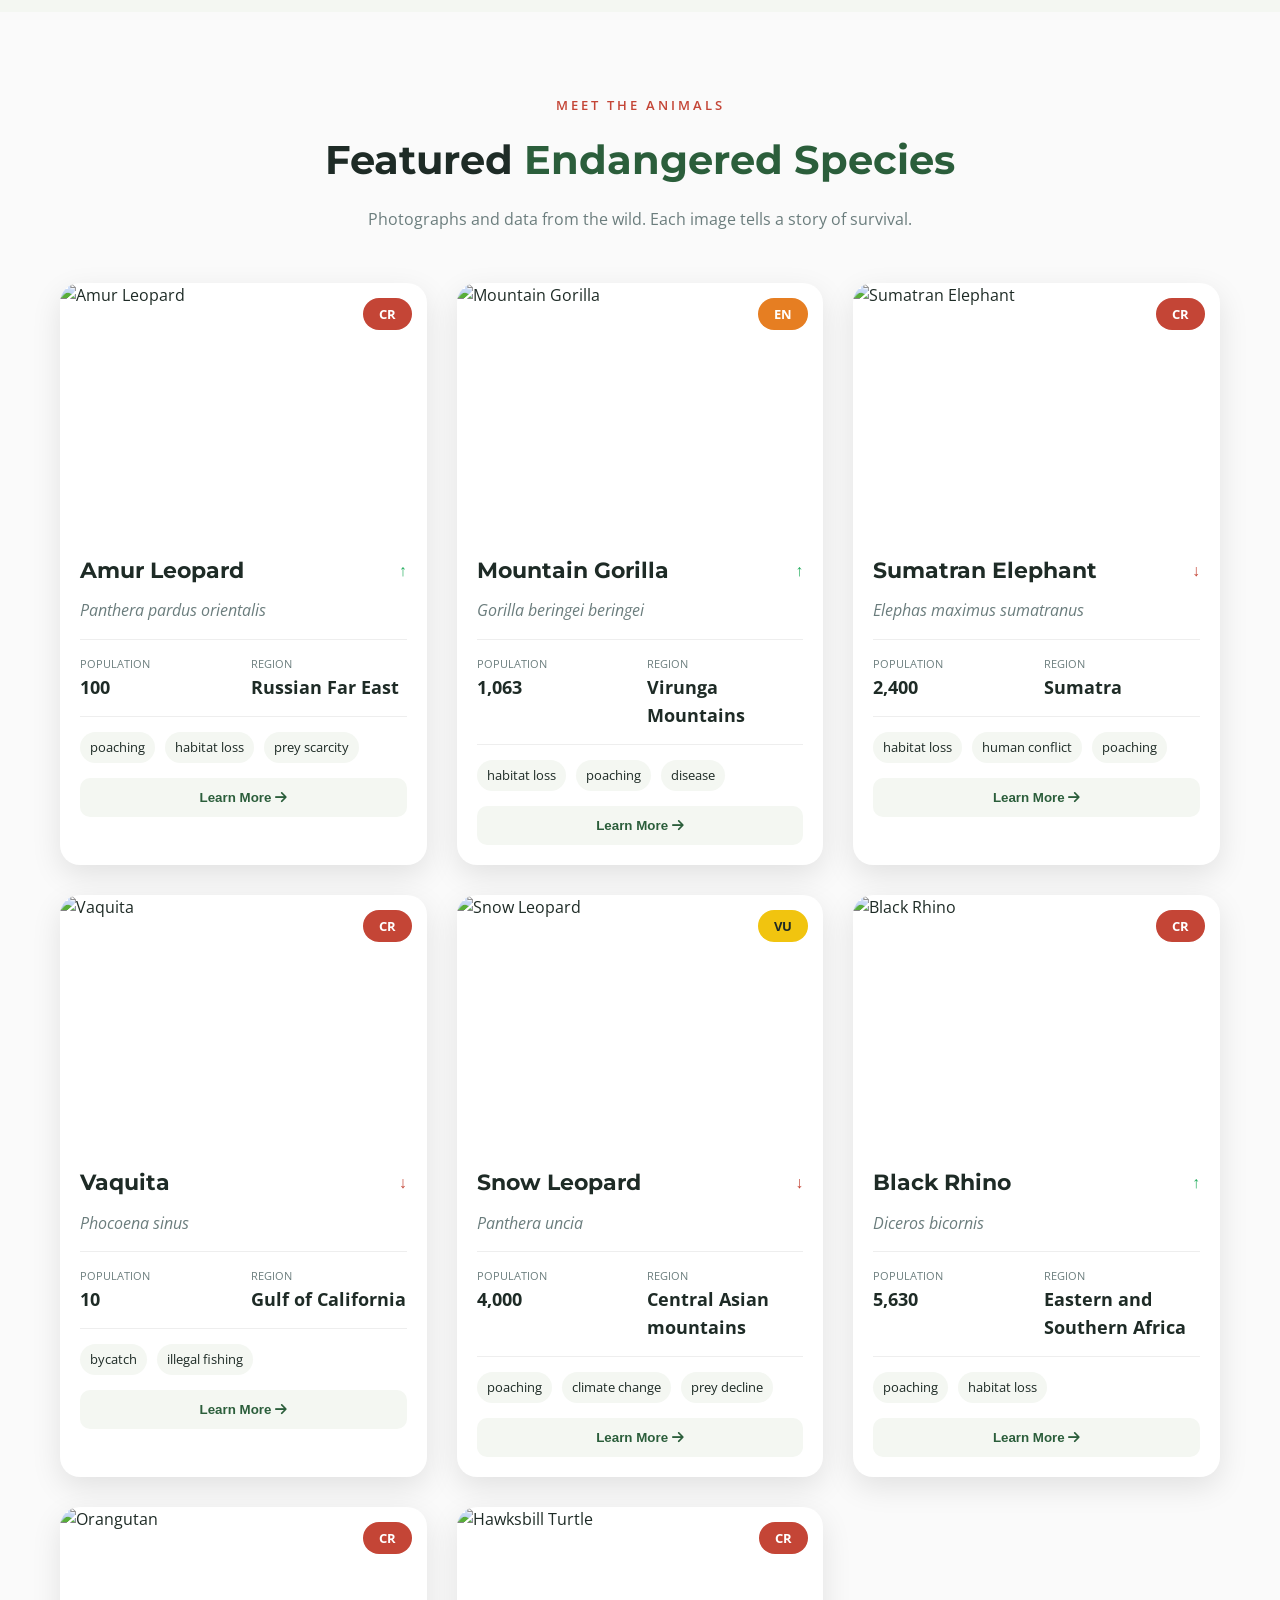
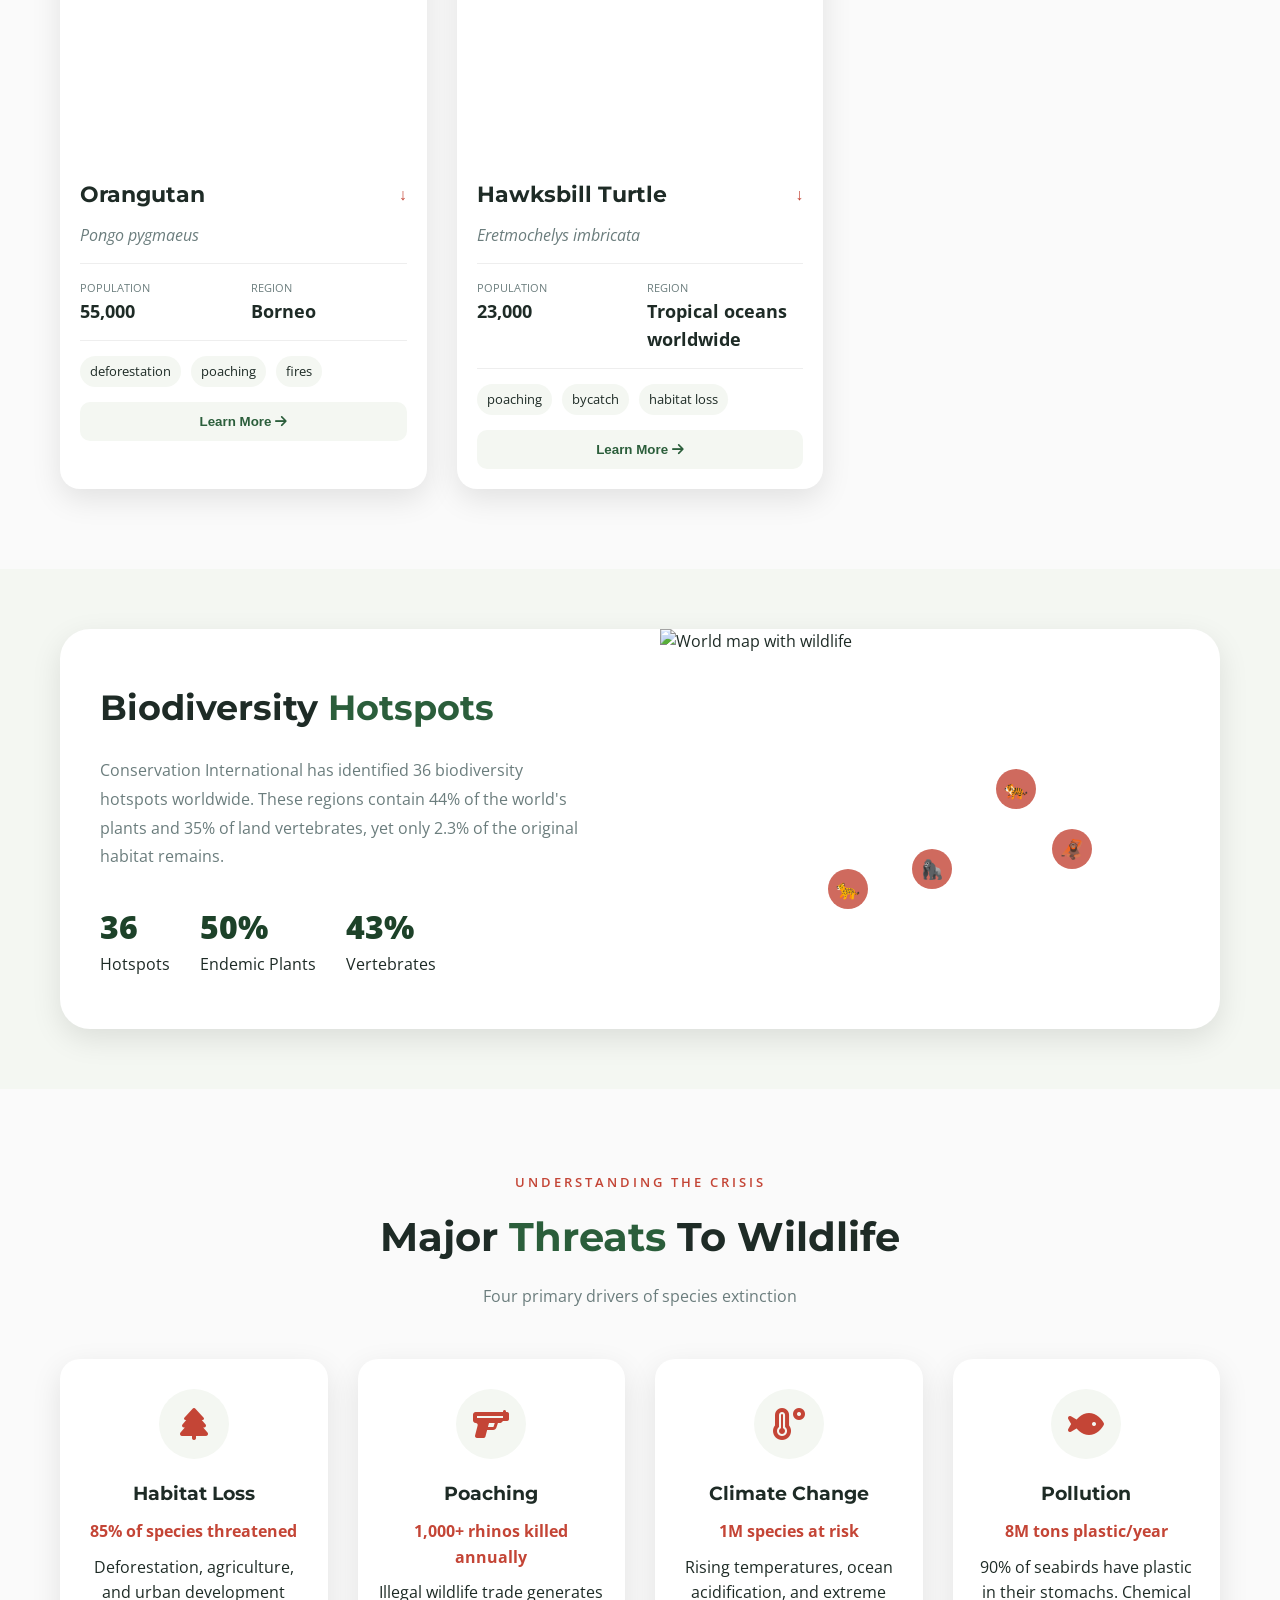
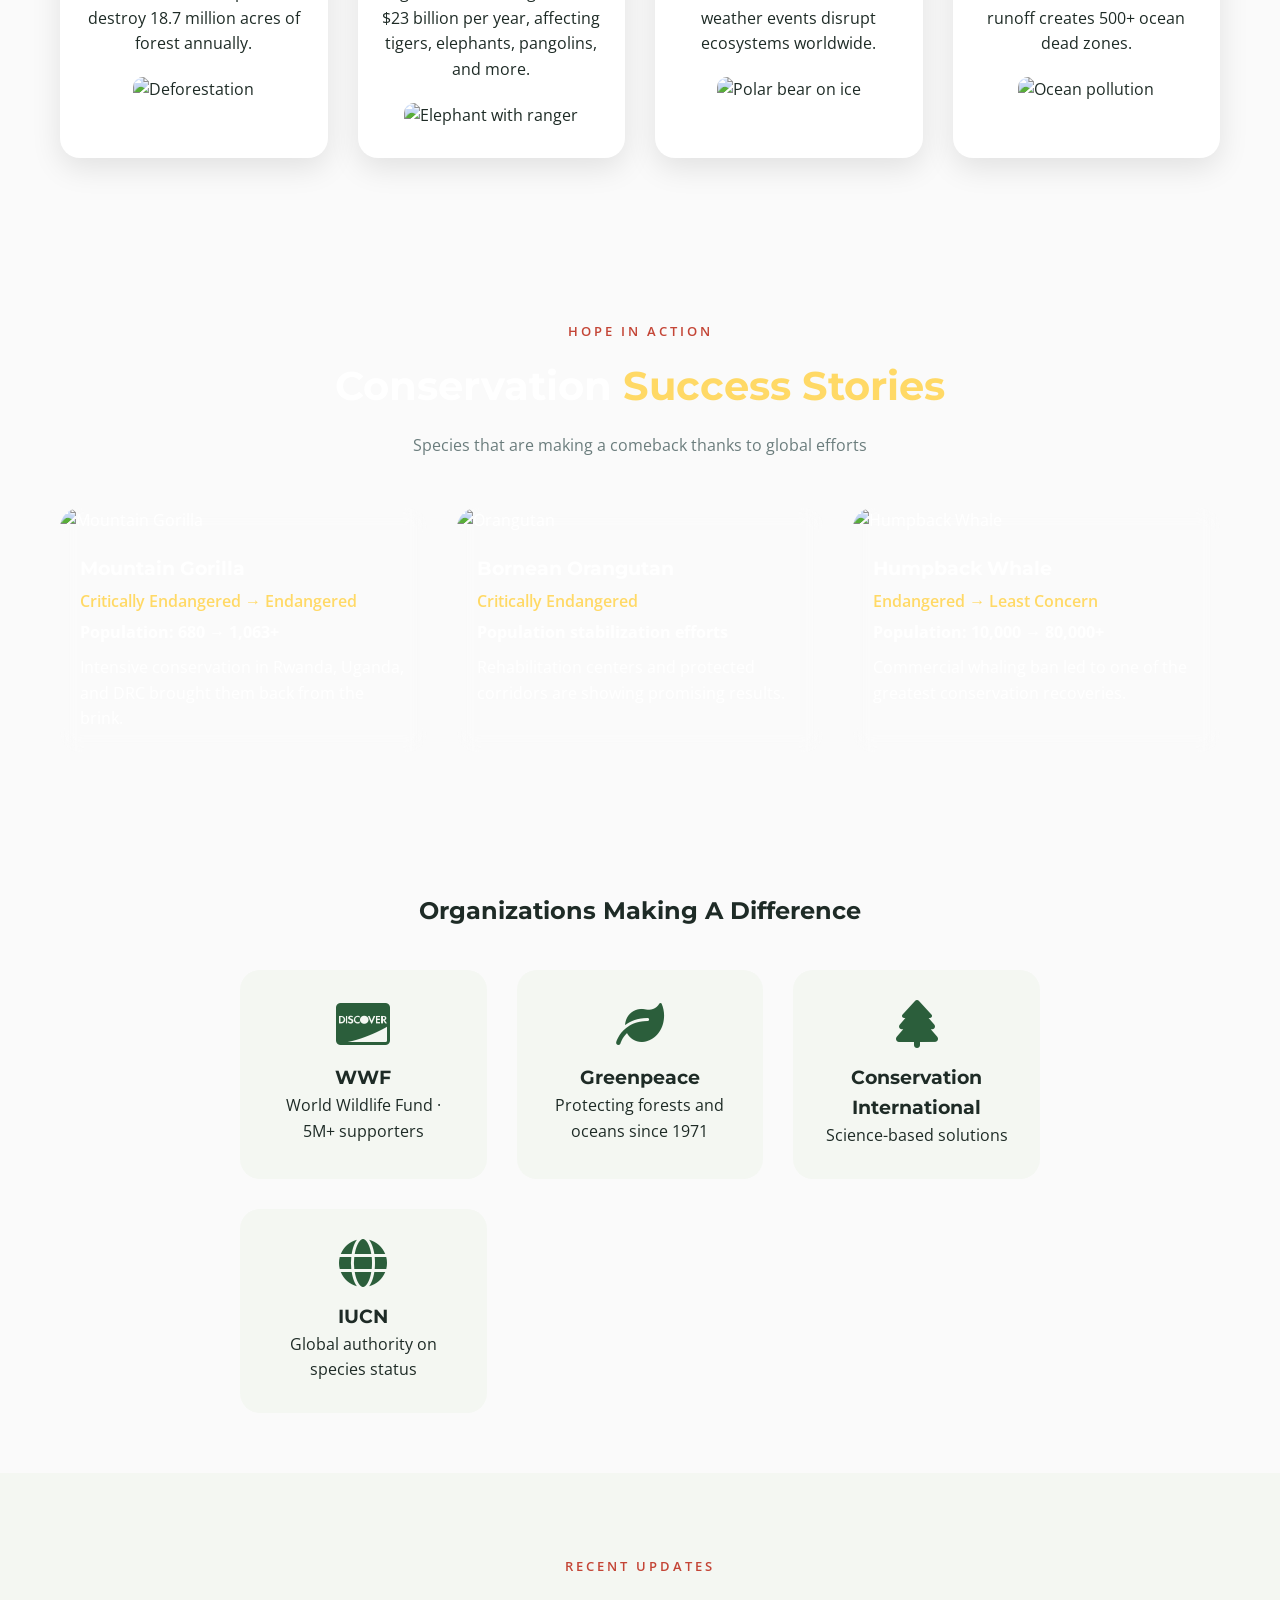
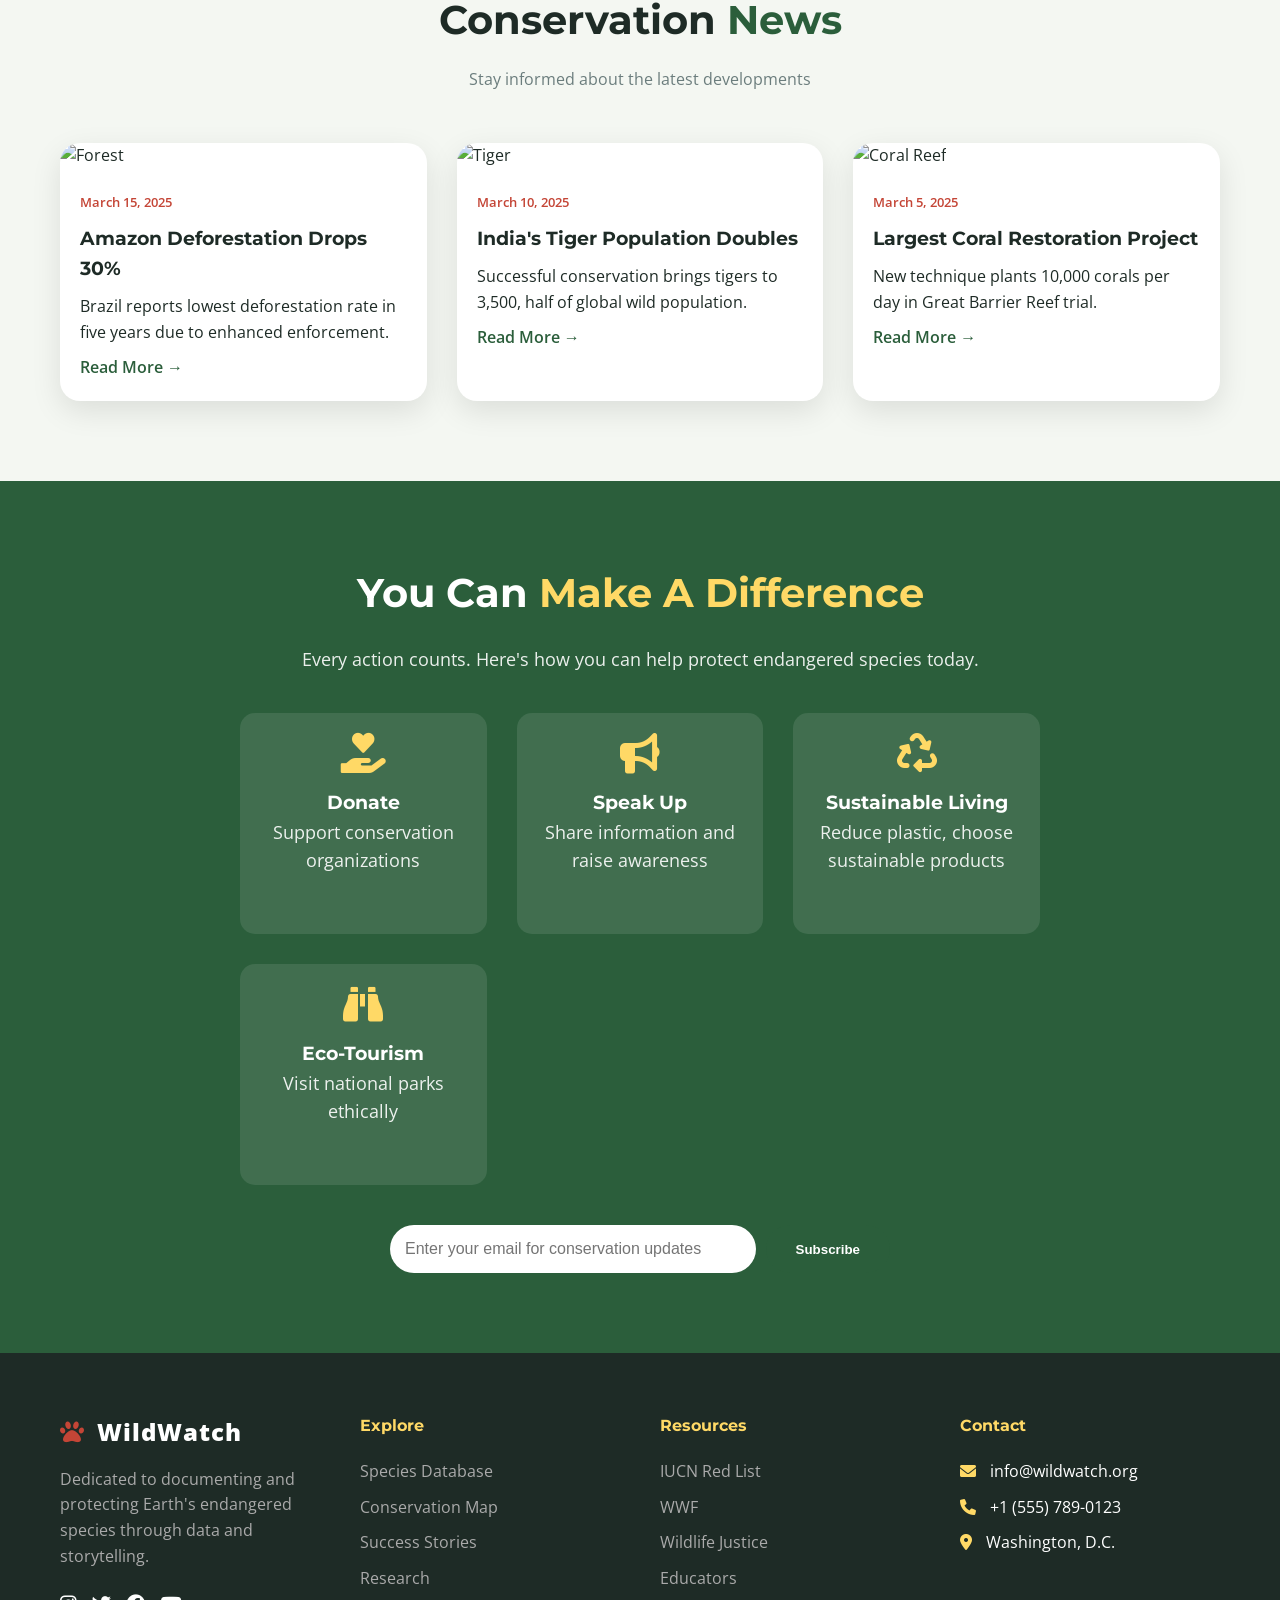
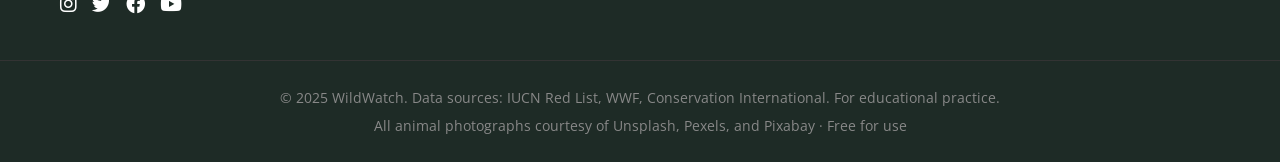
==== commit dcff2d57: "Update index.html" ====
--- a/index.html
+++ b/index.html
@@ -59,7 +59,7 @@
         </div>
         <div class="hero-gallery">
             <div class="gallery-main">
-                <img src="images/benegal-tiger.webp&auto=format&fit=crop&w=1350&q=80" alt="Tiger in wild">
+                <img src="./images/benegal-tiger.webp alt="Tiger in wild style="width:500px; height:300px; object-fit:cover;" >
                 <div class="image-caption">Bengal Tiger · Endangered</div>
             </div>
                 <div class="gallery-grid">
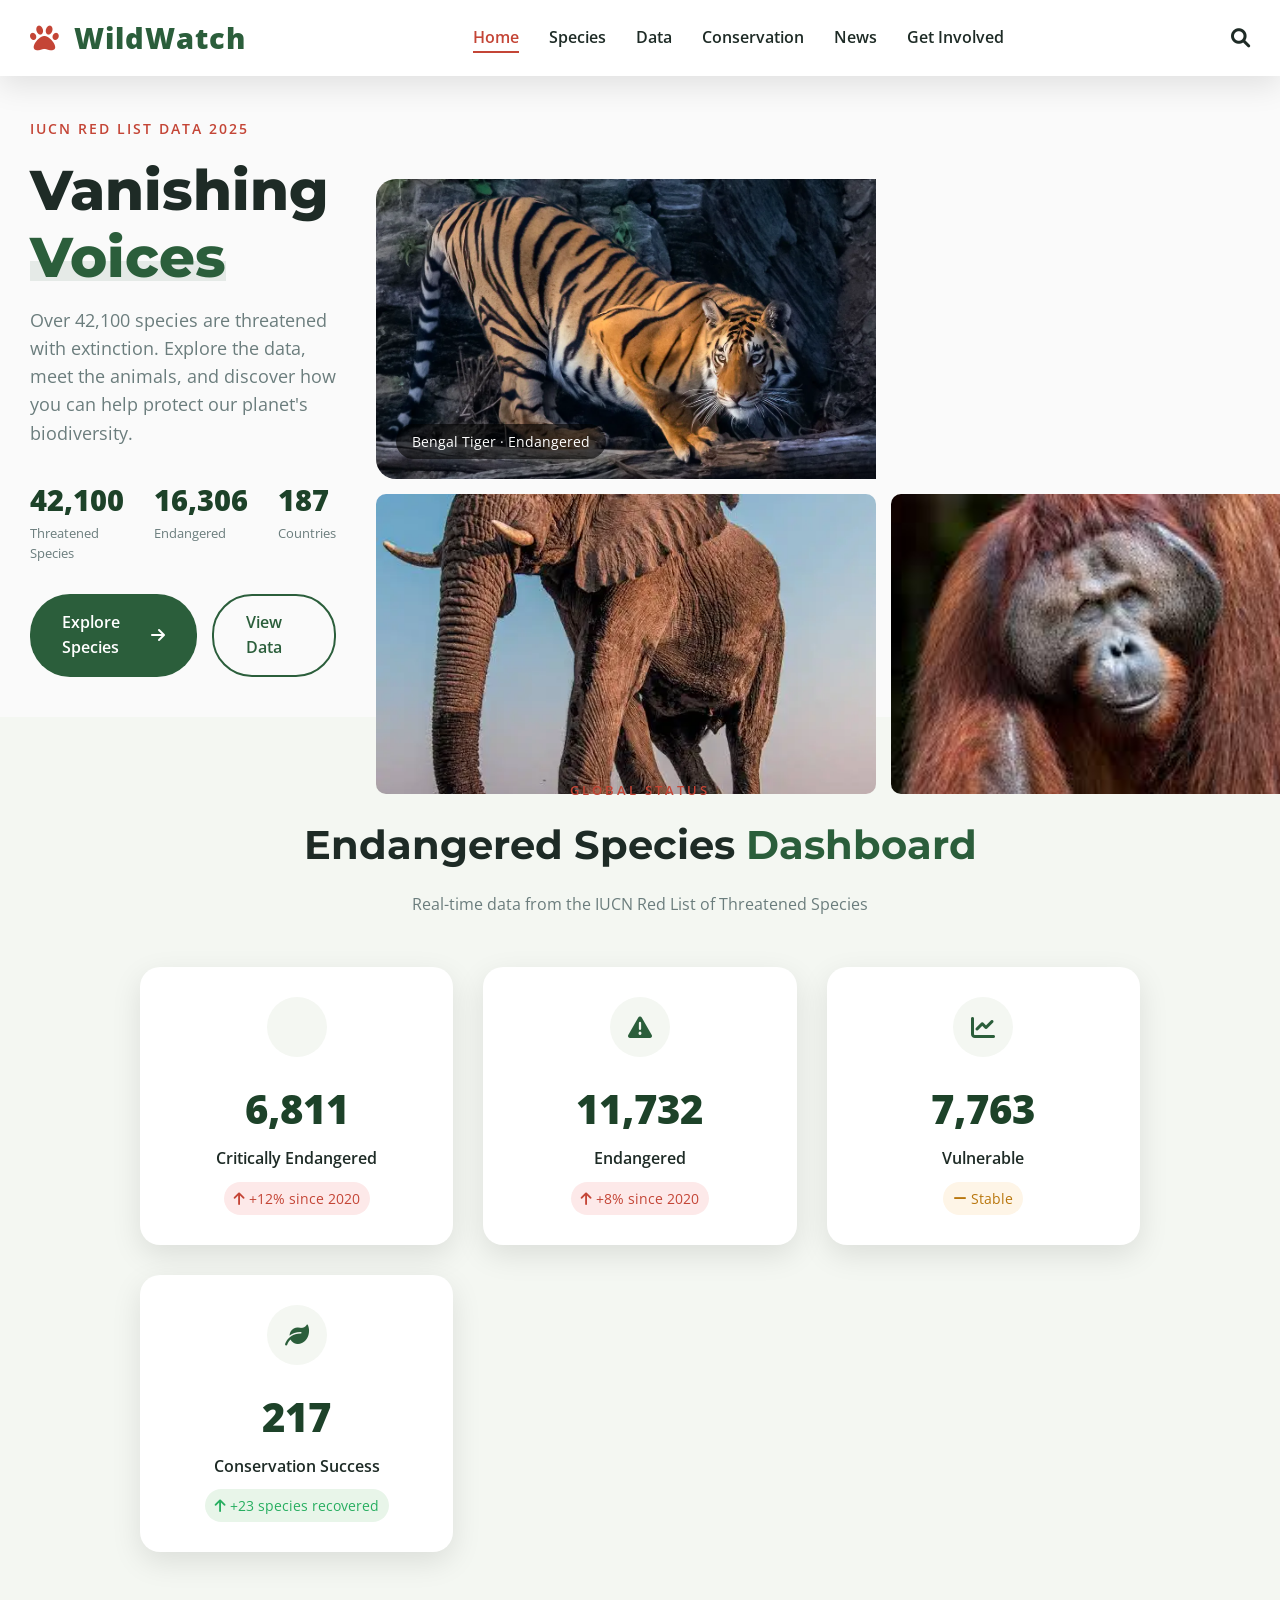
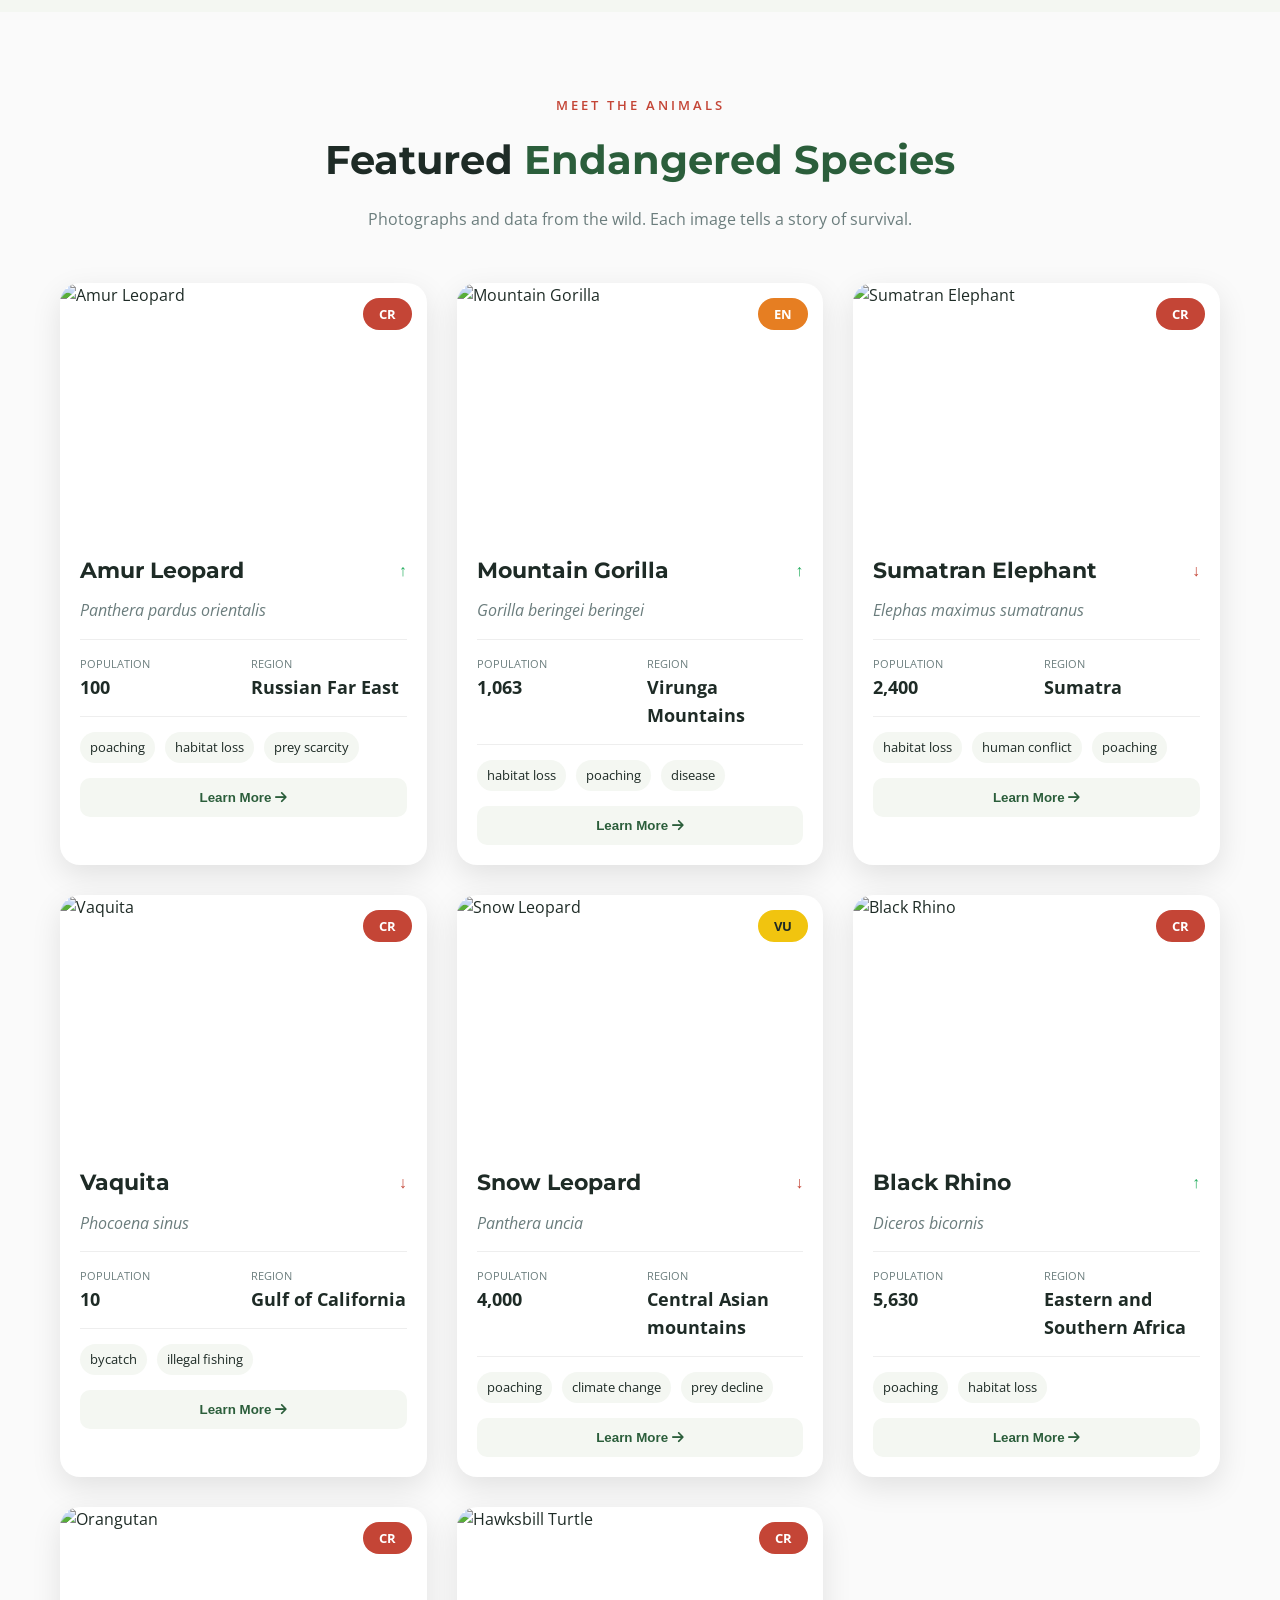
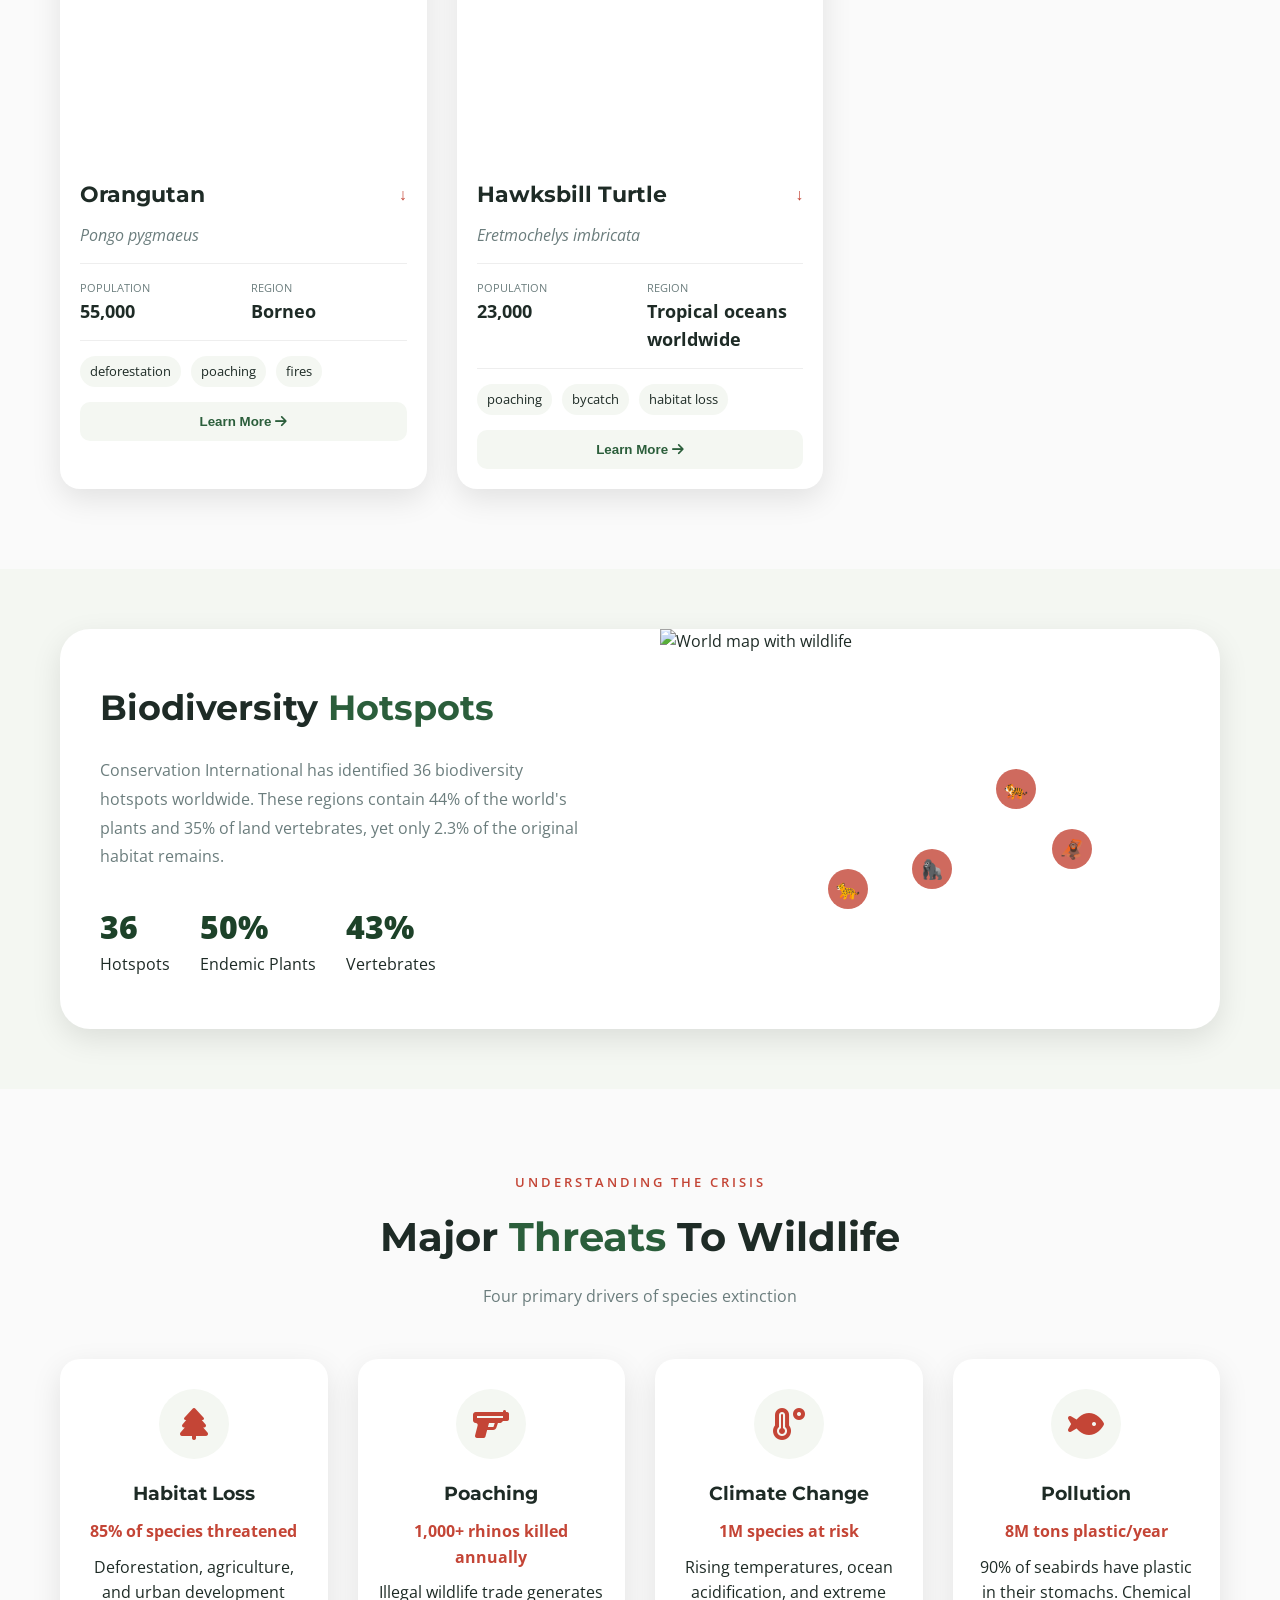
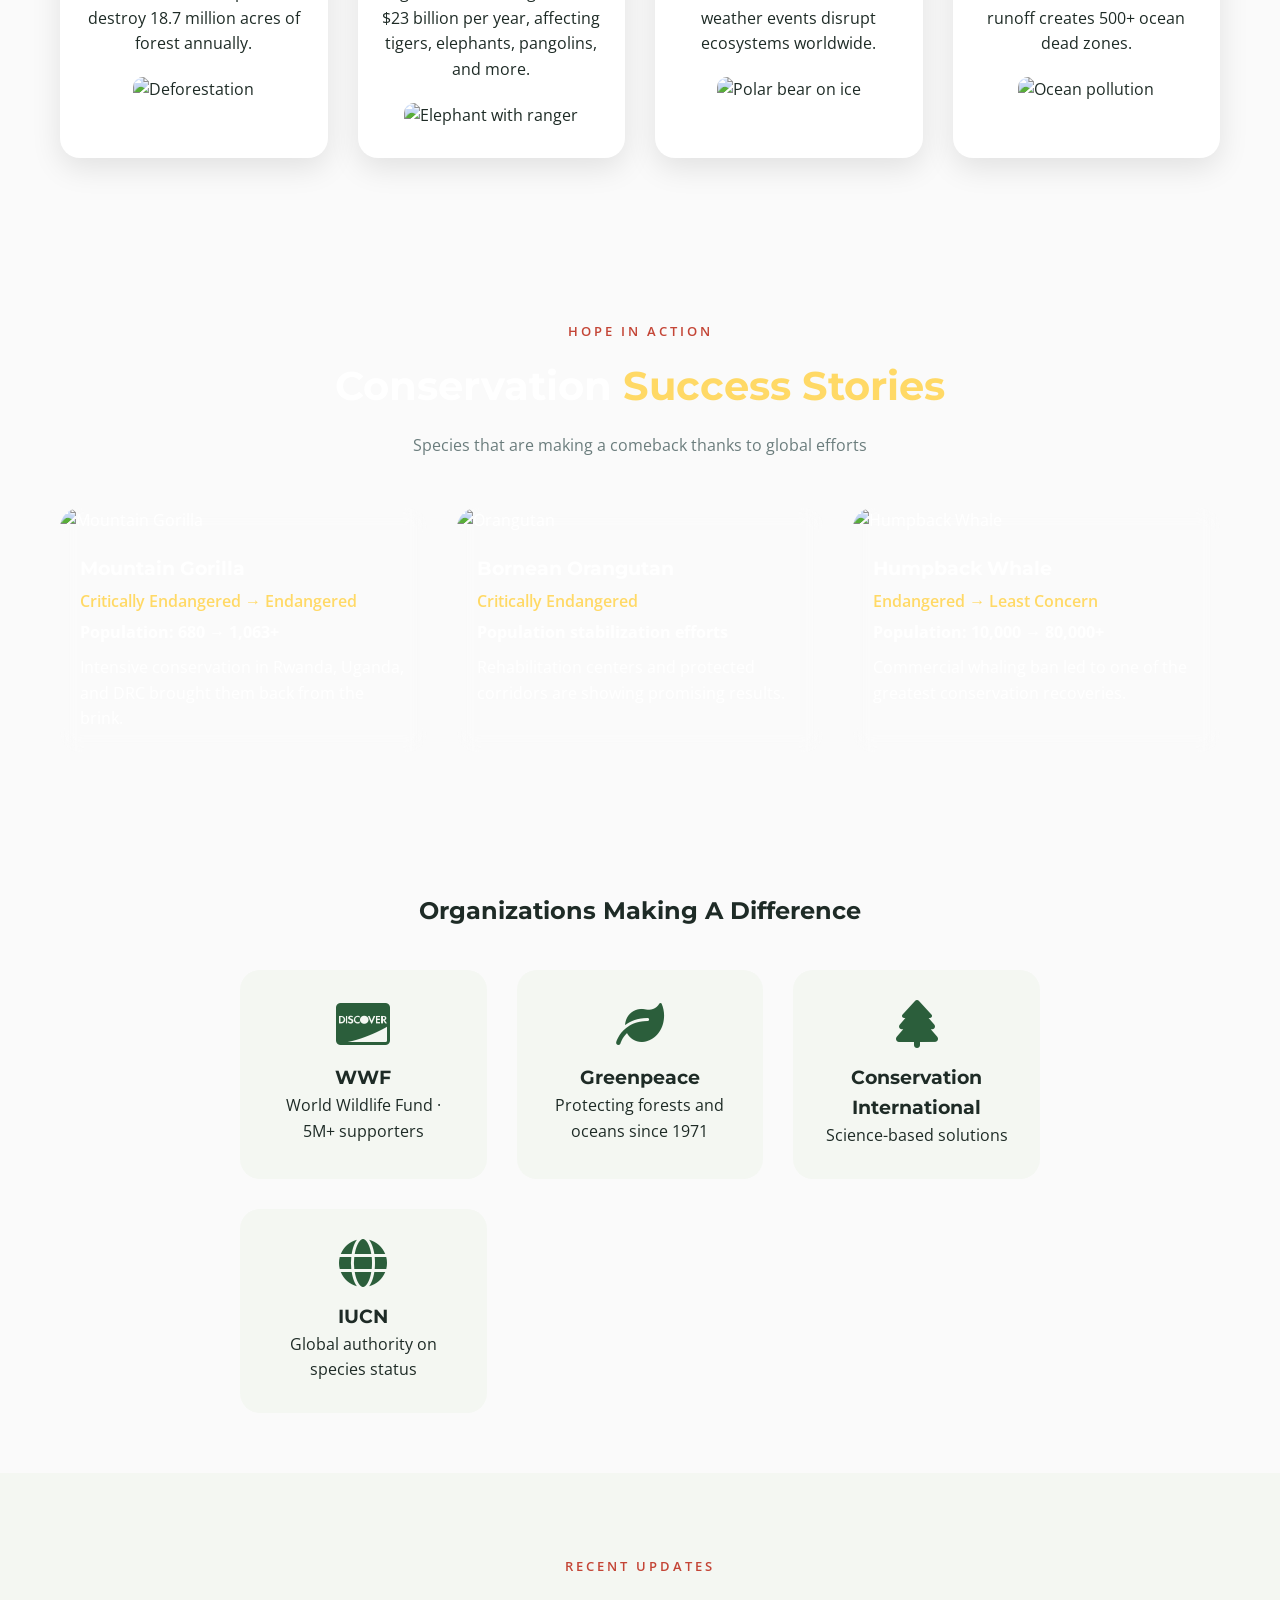
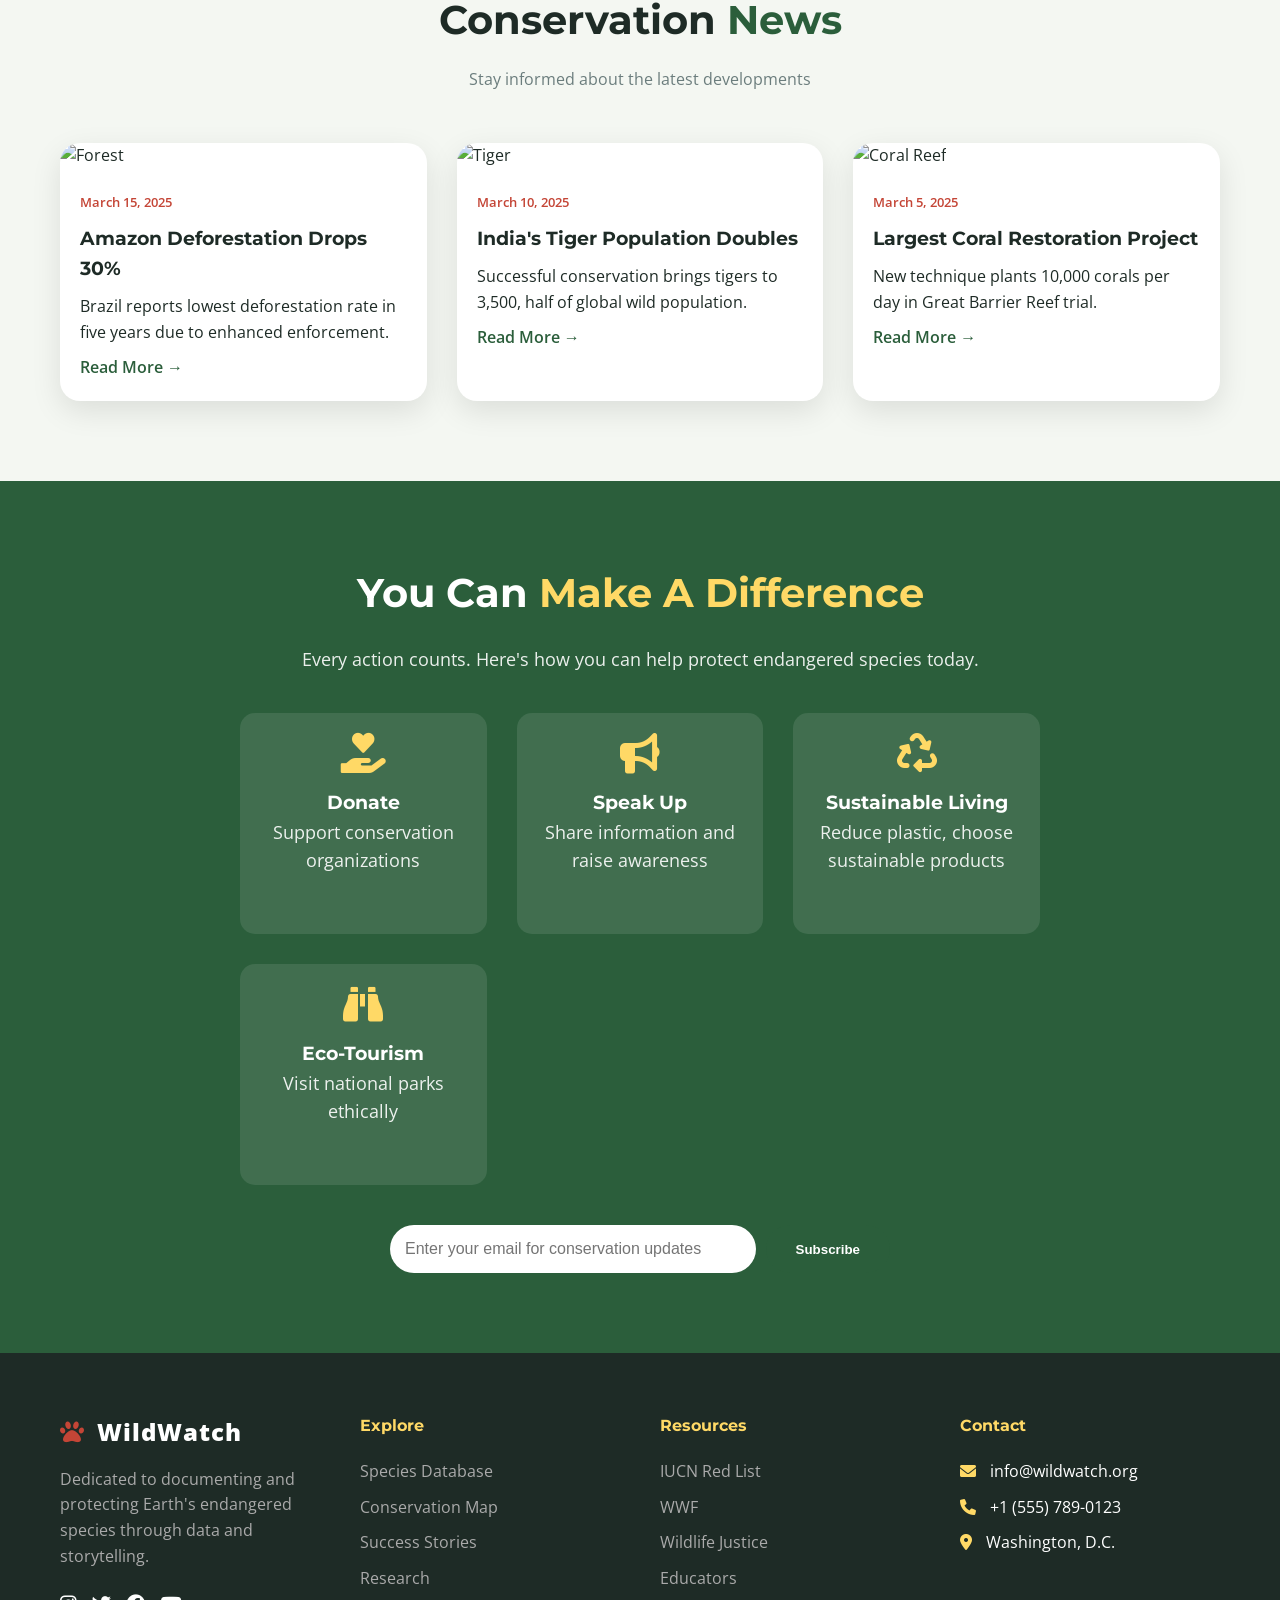
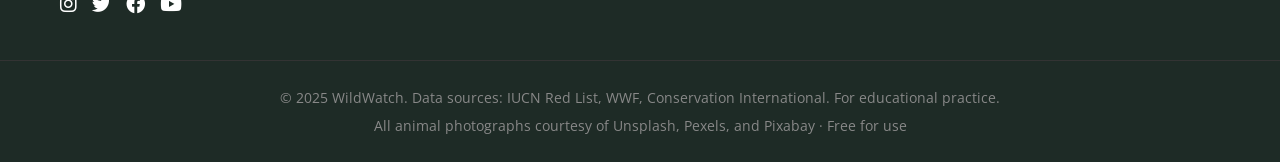
==== commit 9120ae58: "Update index.html" ====
--- a/index.html
+++ b/index.html
@@ -59,7 +59,7 @@
         </div>
         <div class="hero-gallery">
             <div class="gallery-main">
-                <img src="./images/benegal-tiger.webp alt="Tiger in wild style="width:500px; height:300px; object-fit:cover;" >
+                <img src="./images/benegal-tiger.webp" alt="Tiger in wild" style="width:500px; height:300px; object-fit:cover;" >
                 <div class="image-caption">Bengal Tiger · Endangered</div>
             </div>
                 <div class="gallery-grid">
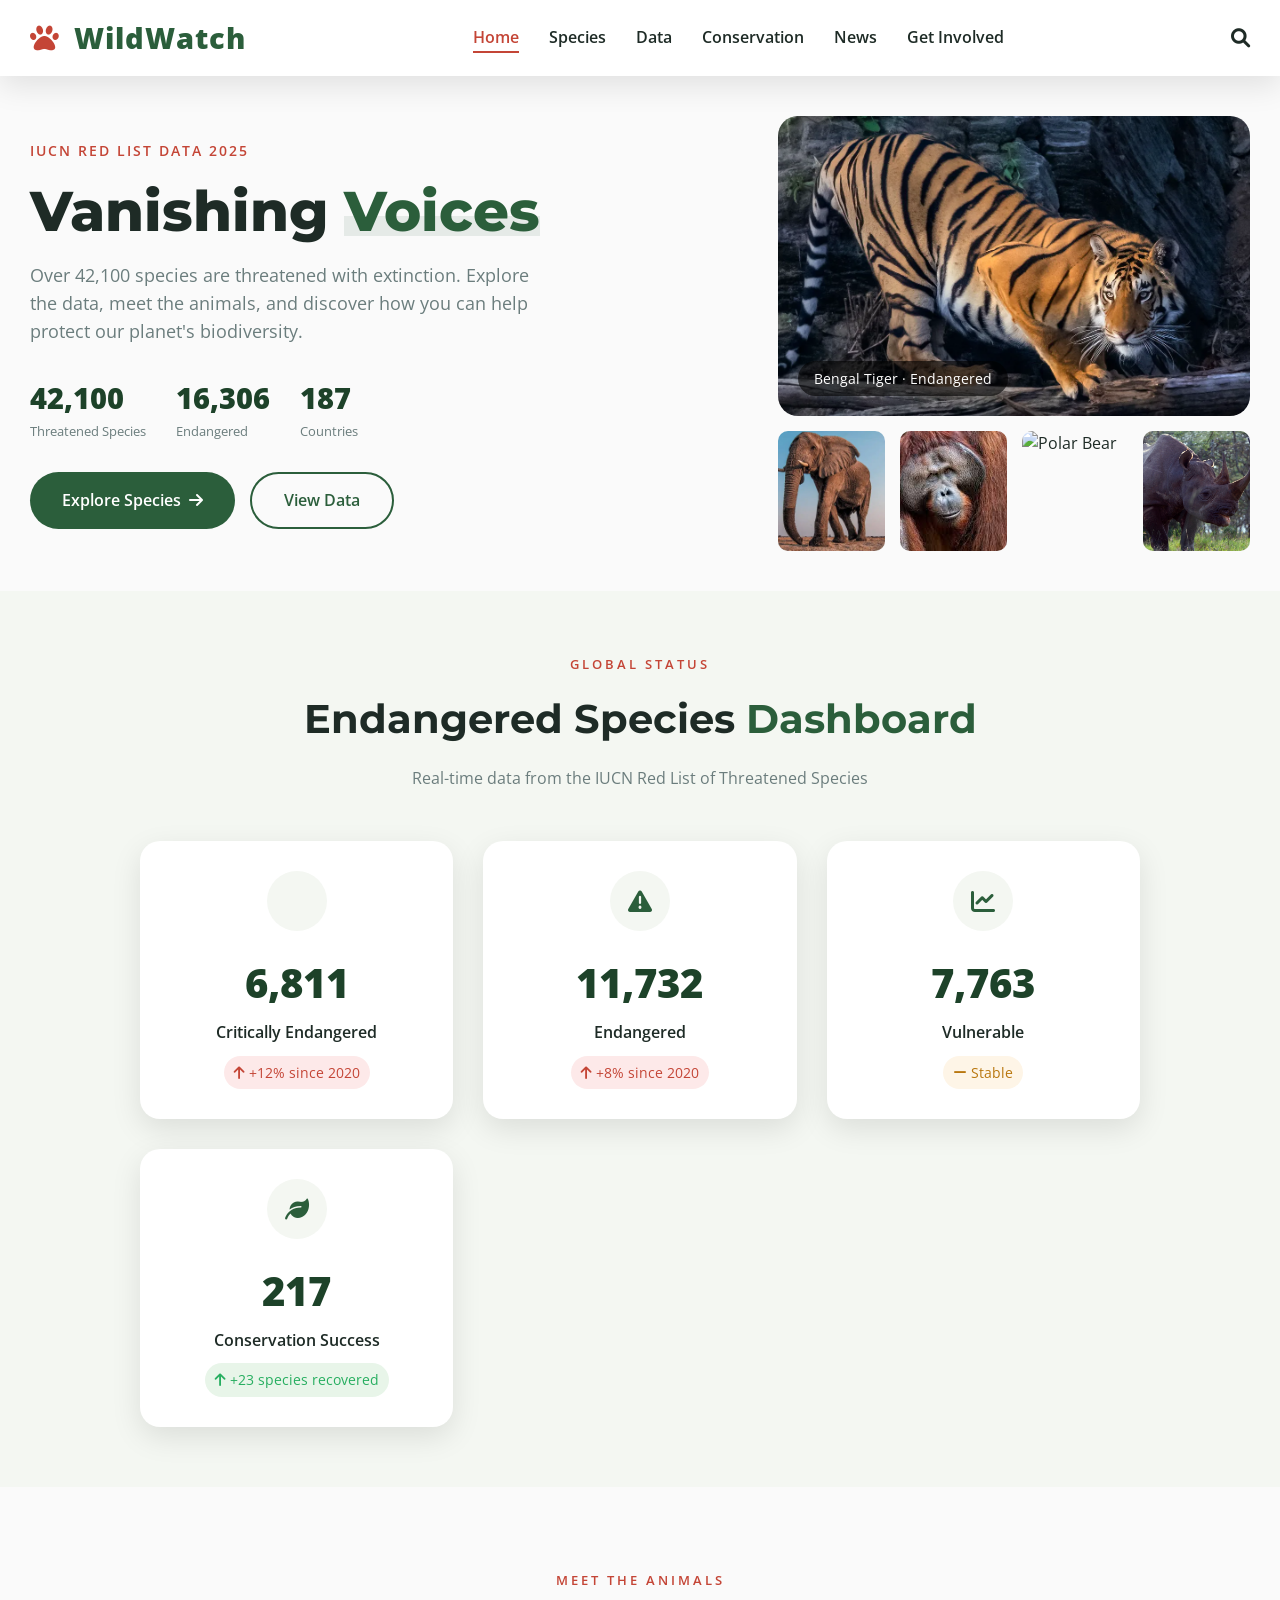
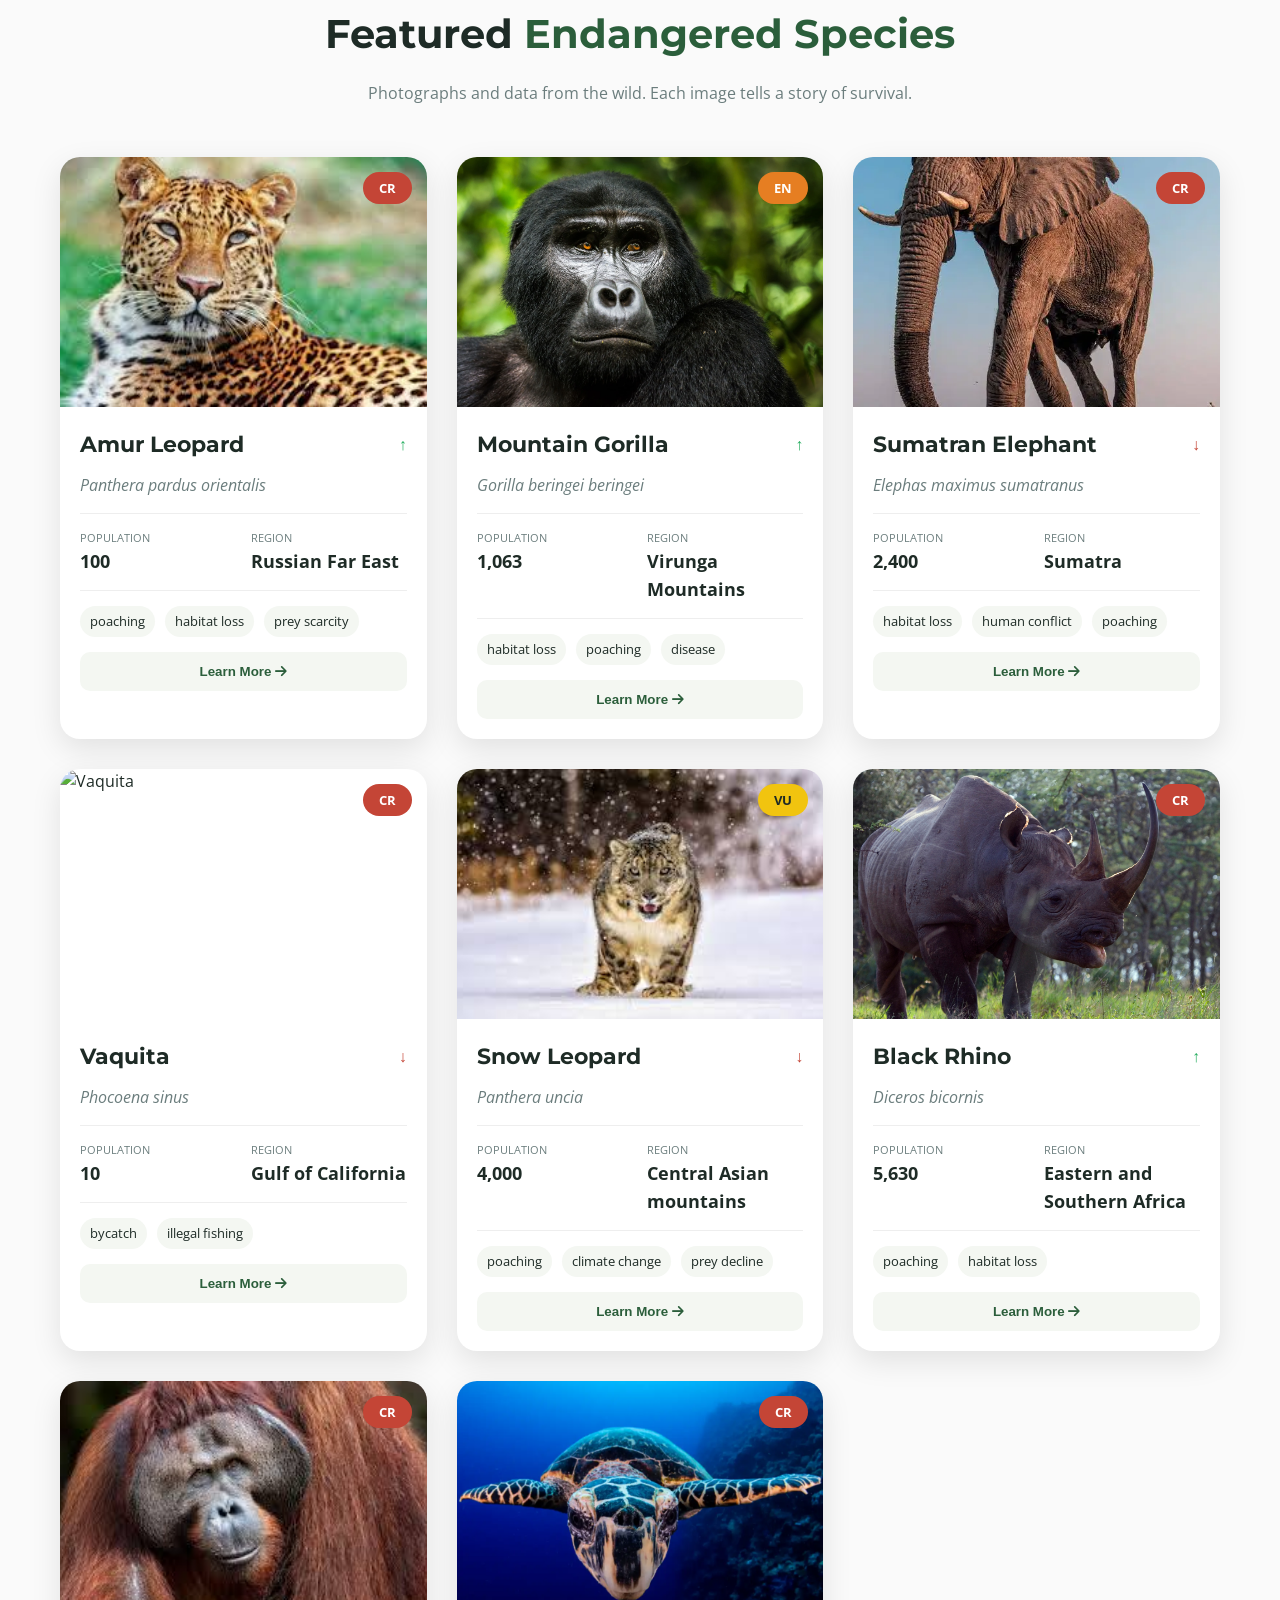
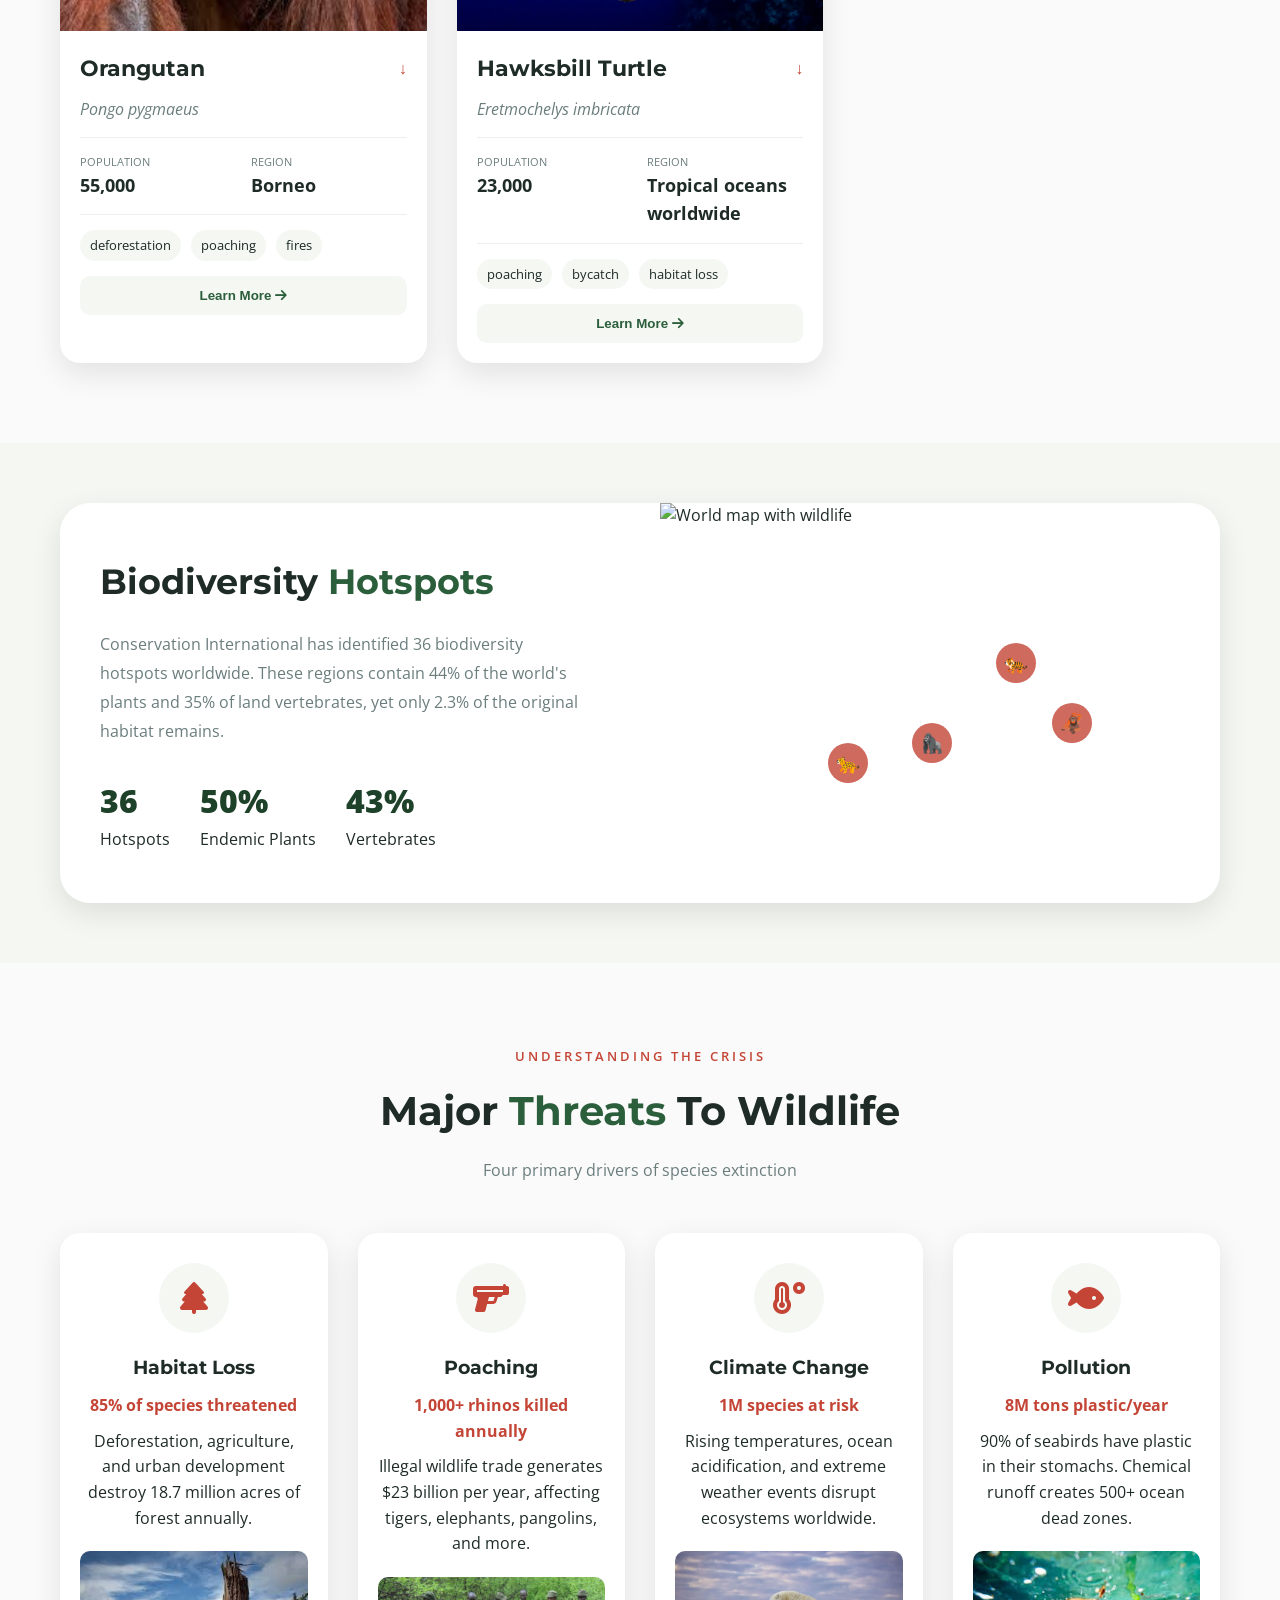
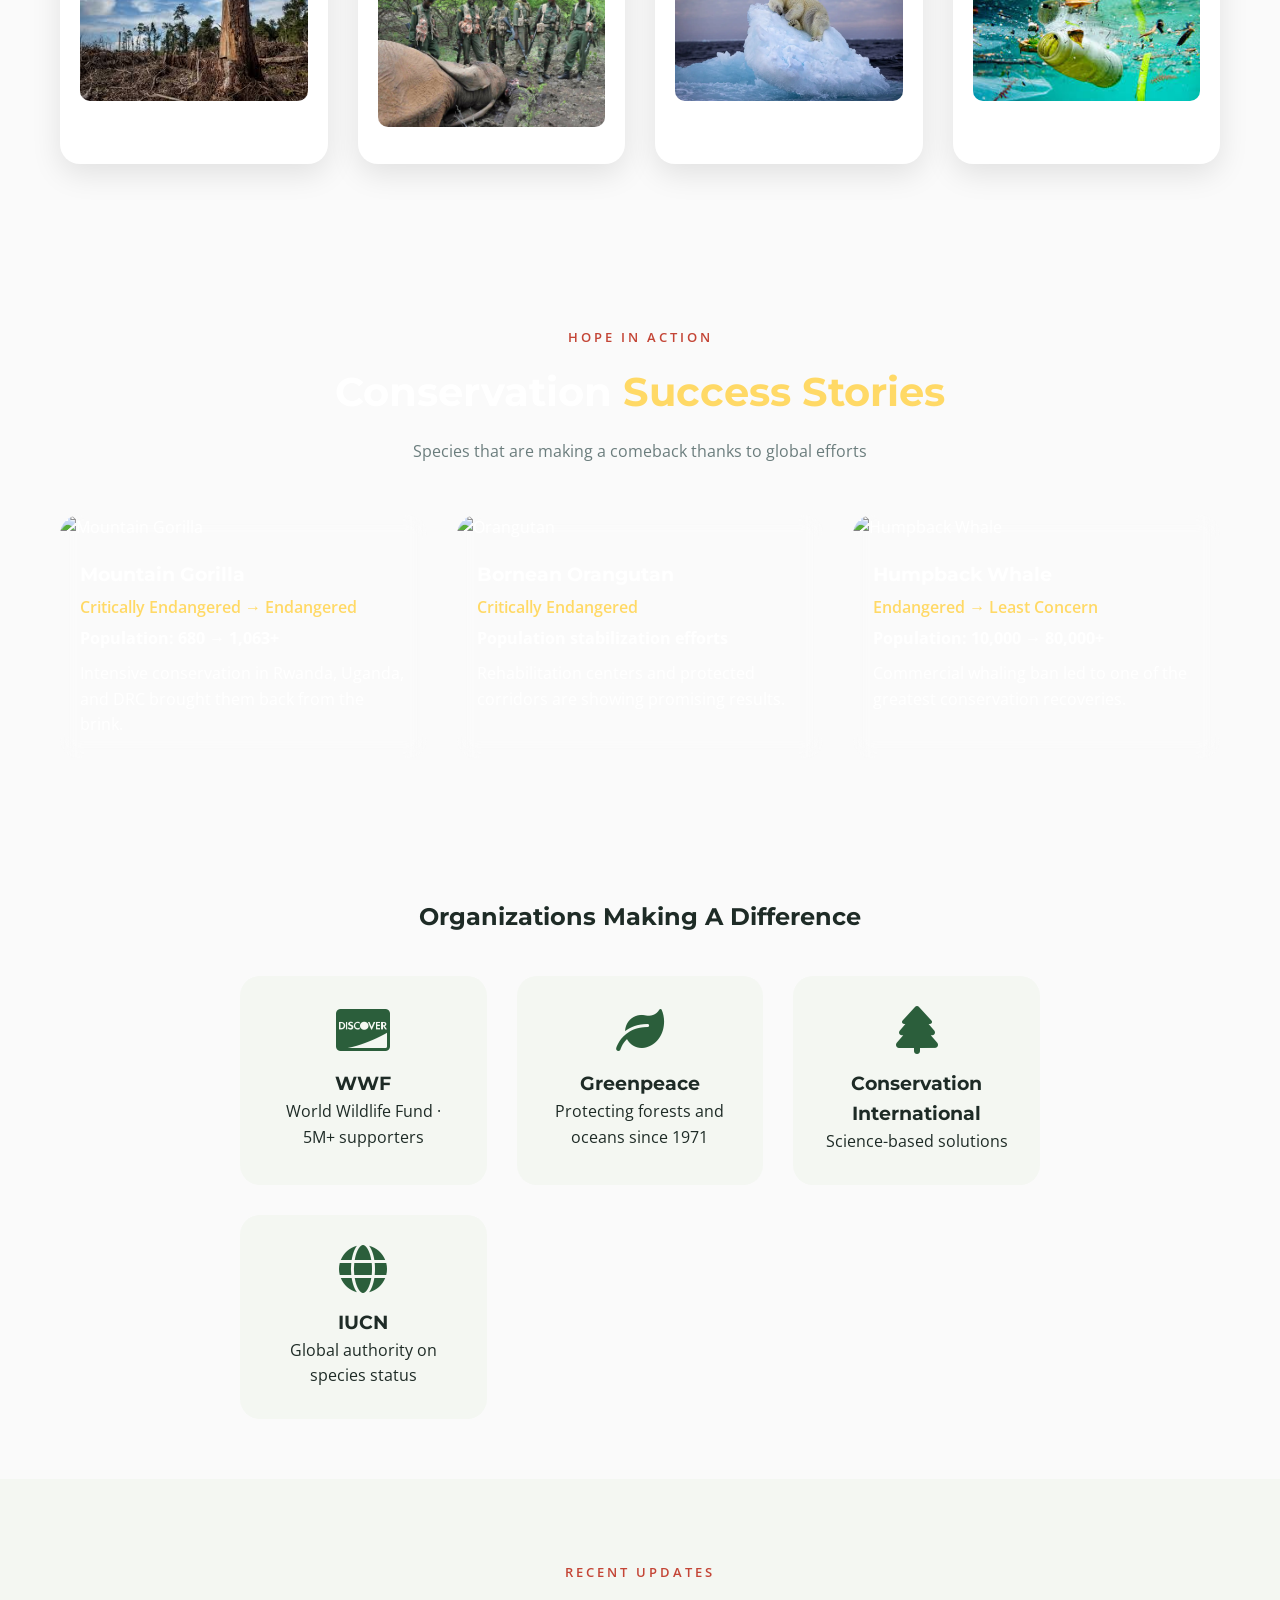
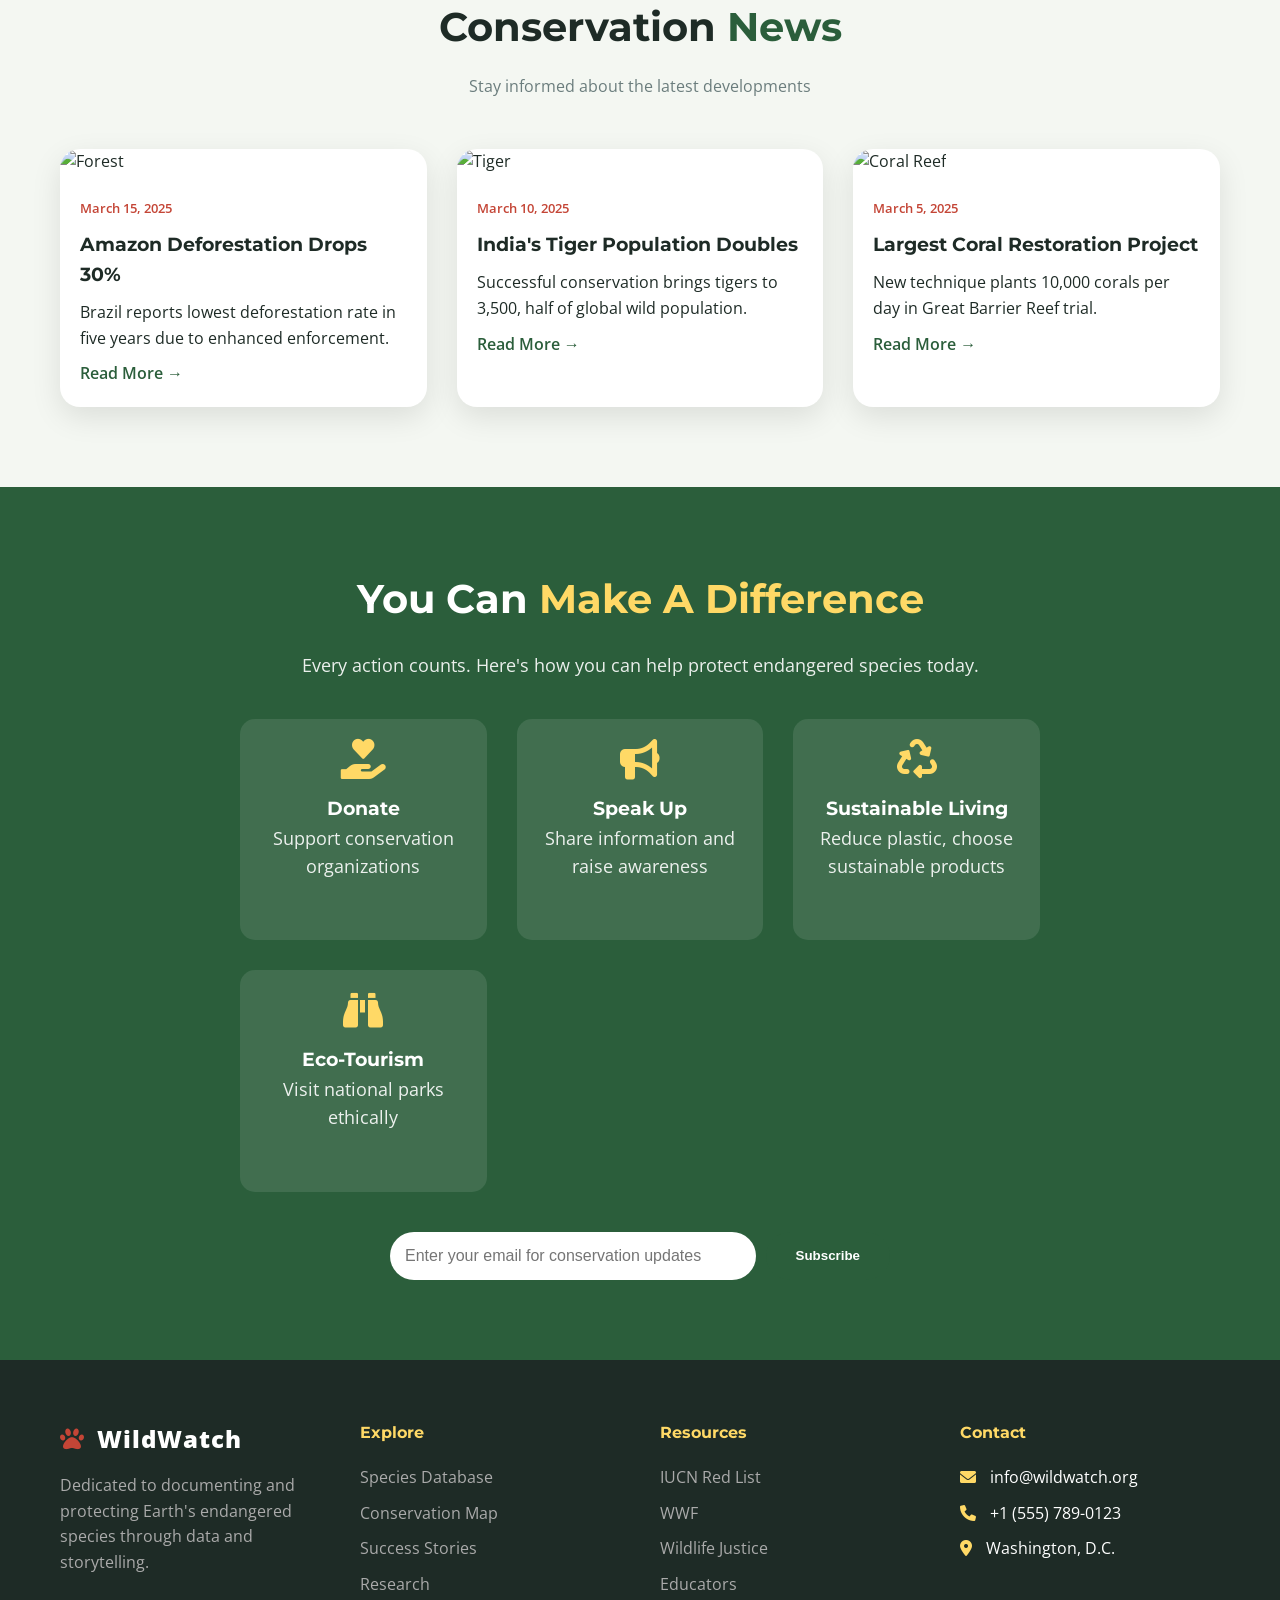
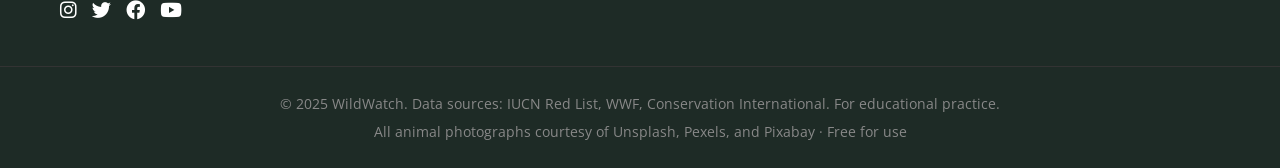
==== commit 7949294c: "Update index.html" ====
--- a/index.html
+++ b/index.html
@@ -59,14 +59,14 @@
         </div>
         <div class="hero-gallery">
             <div class="gallery-main">
-                <img src="./images/benegal-tiger.webp" alt="Tiger in wild" style="width:500px; height:300px; object-fit:cover;" >
+                <img src="./images/benegal-tiger.webp" alt="Tiger in wild" >
                 <div class="image-caption">Bengal Tiger · Endangered</div>
             </div>
                 <div class="gallery-grid">
-                    <img src="./images/elephant.webp" alt="Elephant" style="width:500px; height:300px; object-fit:cover;">
-                    <img src="./images/orangutan.jpg" alt="Orangutan" style="width:500px; height:300px; object-fit:cover;">
-                    <img src="https://images.unsplash.com/photo-1589656966895-2f33e7653819?ixlib=rb-1.2.1&auto=format&fit=crop&w=500&q=80" alt="Polar Bear" style="width:500px; height:300px; object-fit:cover;">
-                    <img src="./images/black-rhino.jpg" alt="Rhino" style="width:500px; height:300px; object-fit:cover;">
+                    <img src="./images/elephant.webp" alt="Elephant">
+                    <img src="./images/orangutan.jpg" alt="Orangutan">
+                    <img src="https://images.unsplash.com/photo-1589656966895-2f33e7653819?ixlib=rb-1.2.1&auto=format&fit=crop&w=500&q=80" alt="Polar Bear">
+                    <img src="./images/black-rhino.jpg" alt="Rhino" >
                 </div>
         
         </div>
@@ -172,28 +172,29 @@
                     <h3>Habitat Loss</h3>
                     <p class="threat-stat">85% of species threatened</p>
                     <p>Deforestation, agriculture, and urban development destroy 18.7 million acres of forest annually.</p>
-                    <img src="../images/deforestation.jpg&auto=format&fit=crop&w=500&q=80" alt="Deforestation" class="threat-image">
+                    <img src="./images/deforestation.jpg" alt="Deforestation" class="threat-image">
+
                 </div>
                 <div class="threat-card">
                     <div class="threat-icon"><i class="fas fa-gun"></i></div>
                     <h3>Poaching</h3>
                     <p class="threat-stat">1,000+ rhinos killed annually</p>
                     <p>Illegal wildlife trade generates $23 billion per year, affecting tigers, elephants, pangolins, and more.</p>
-                    <img src="../images/elephant-paoching.jpg&auto=format&fit=crop&w=500&q=80" alt="Elephant with ranger" class="threat-image">
+                    <img src="./images/elephant-paoching.jpg"  alt="Elephant with ranger" class="threat-image">
                 </div>
                 <div class="threat-card">
                     <div class="threat-icon"><i class="fas fa-temperature-high"></i></div>
                     <h3>Climate Change</h3>
                     <p class="threat-stat">1M species at risk</p>
                     <p>Rising temperatures, ocean acidification, and extreme weather events disrupt ecosystems worldwide.</p>
-                    <img src="../images/polar-bear-on-ice.jpg&auto=format&fit=crop&w=500&q=80" alt="Polar bear on ice" class="threat-image">
+                    <img src="./images/polar-bear-on-ice.jpg" alt="Polar bear on ice" class="threat-image">
                 </div>
                 <div class="threat-card">
                     <div class="threat-icon"><i class="fas fa-fish"></i></div>
                     <h3>Pollution</h3>
                     <p class="threat-stat">8M tons plastic/year</p>
                     <p>90% of seabirds have plastic in their stomachs. Chemical runoff creates 500+ ocean dead zones.</p>
-                    <img src="../images/ocean-polution.jpg&auto=format&fit=crop&w=500&q=80" alt="Ocean pollution" class="threat-image">
+                    <img src="./images/ocean-polution.jpg" alt="Ocean pollution" class="threat-image">
                 </div>
             </div>
         </div>
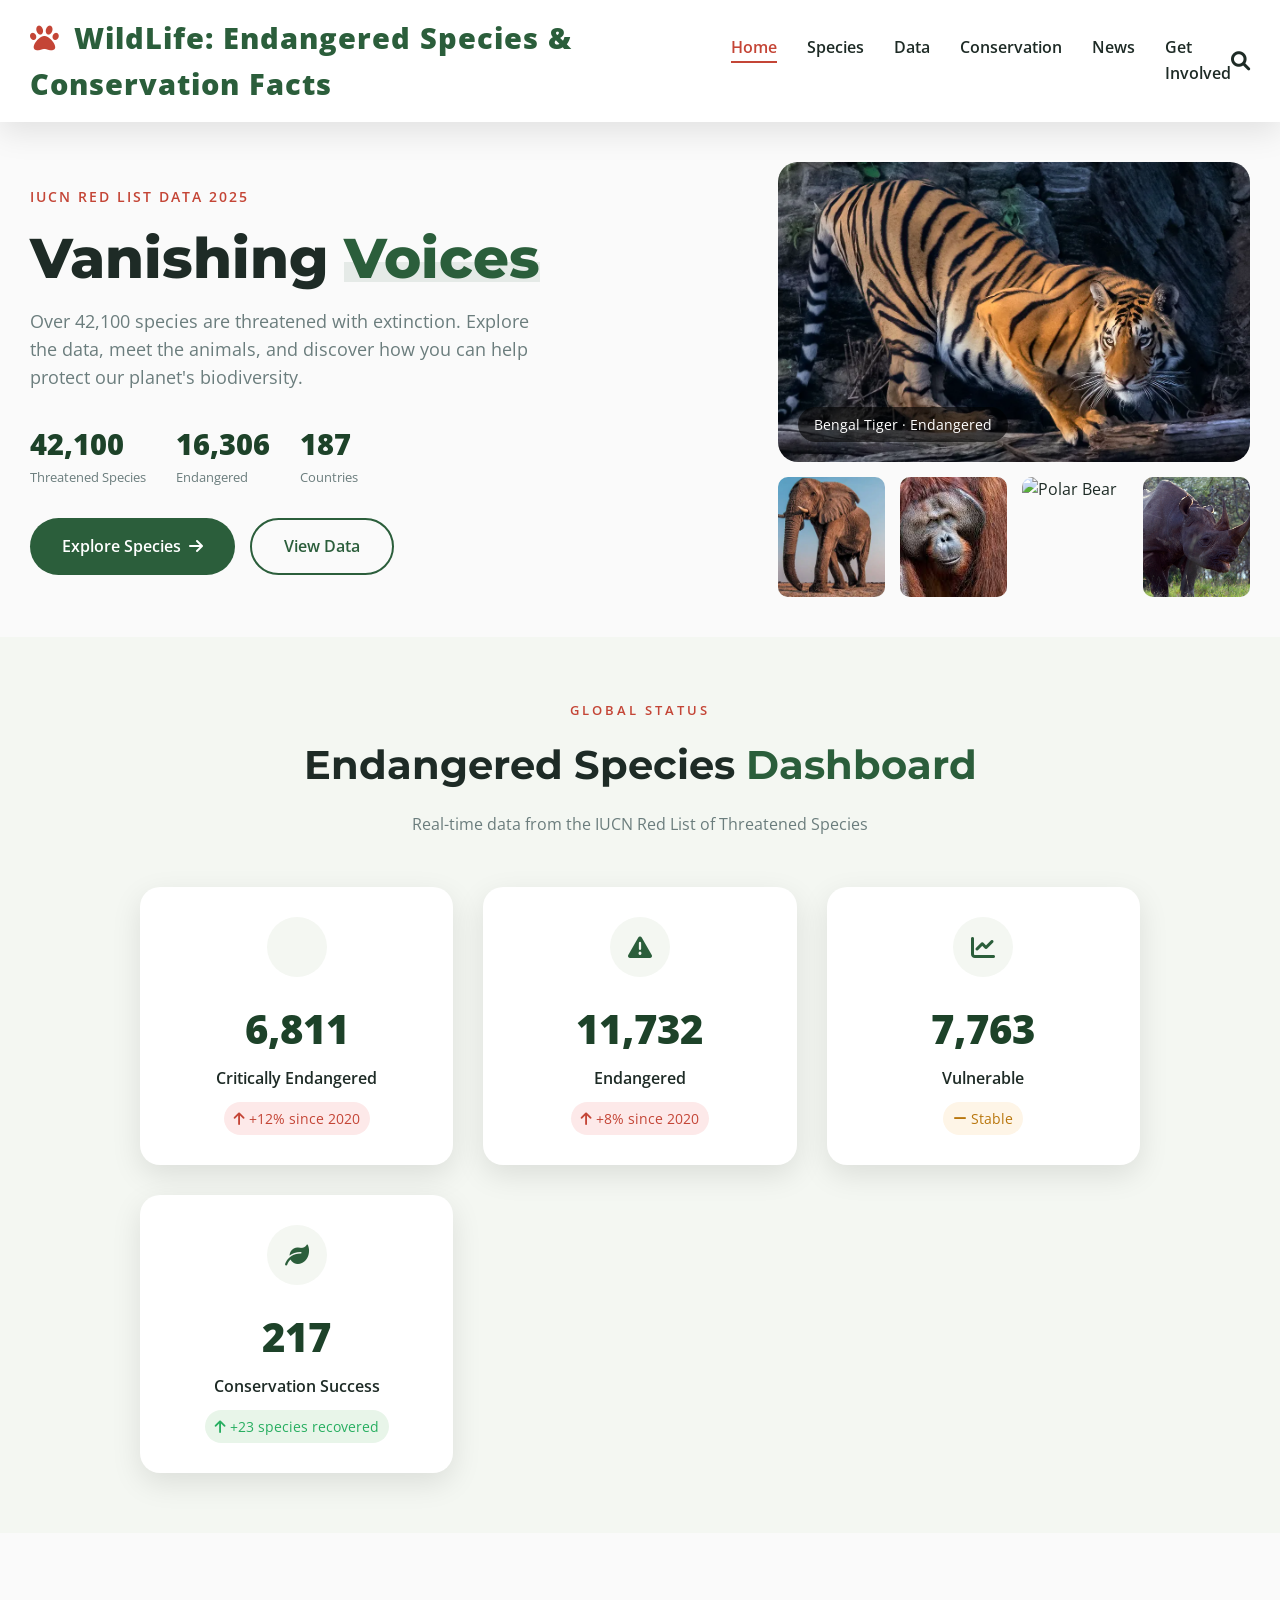
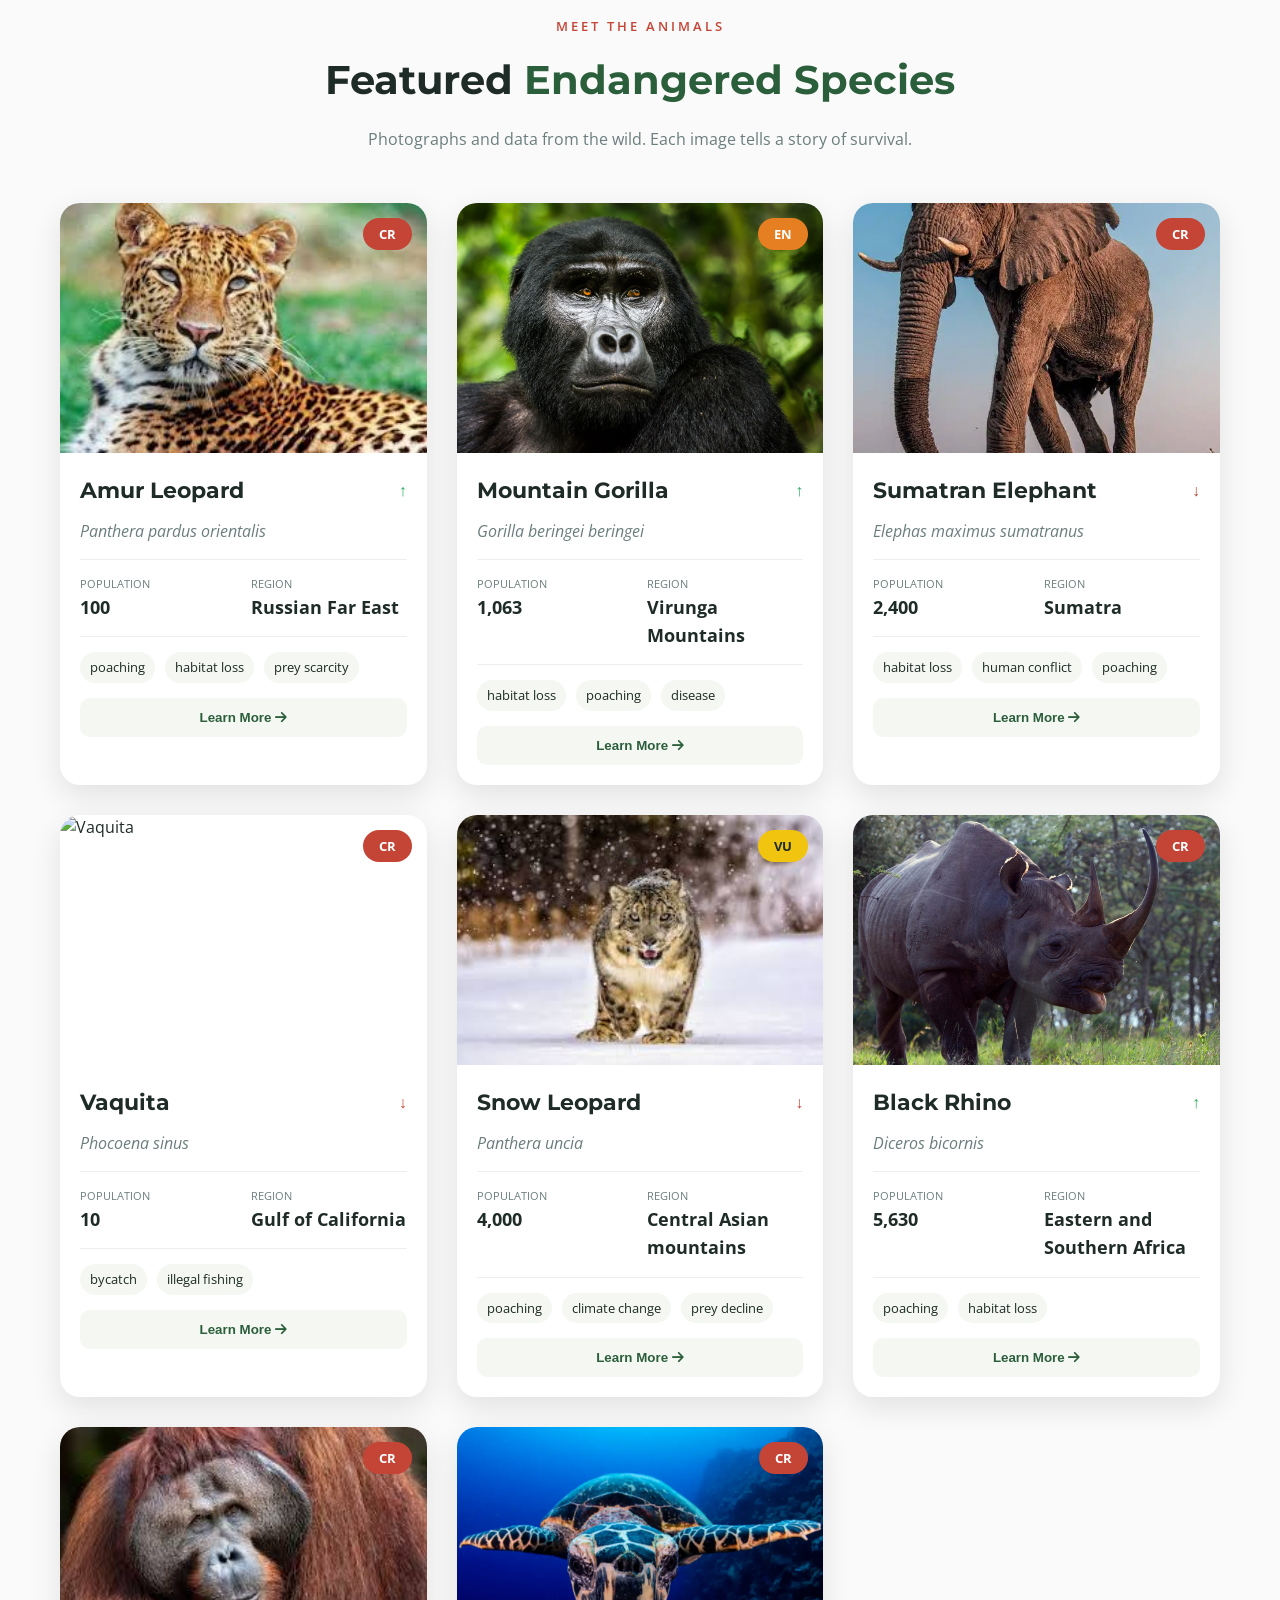
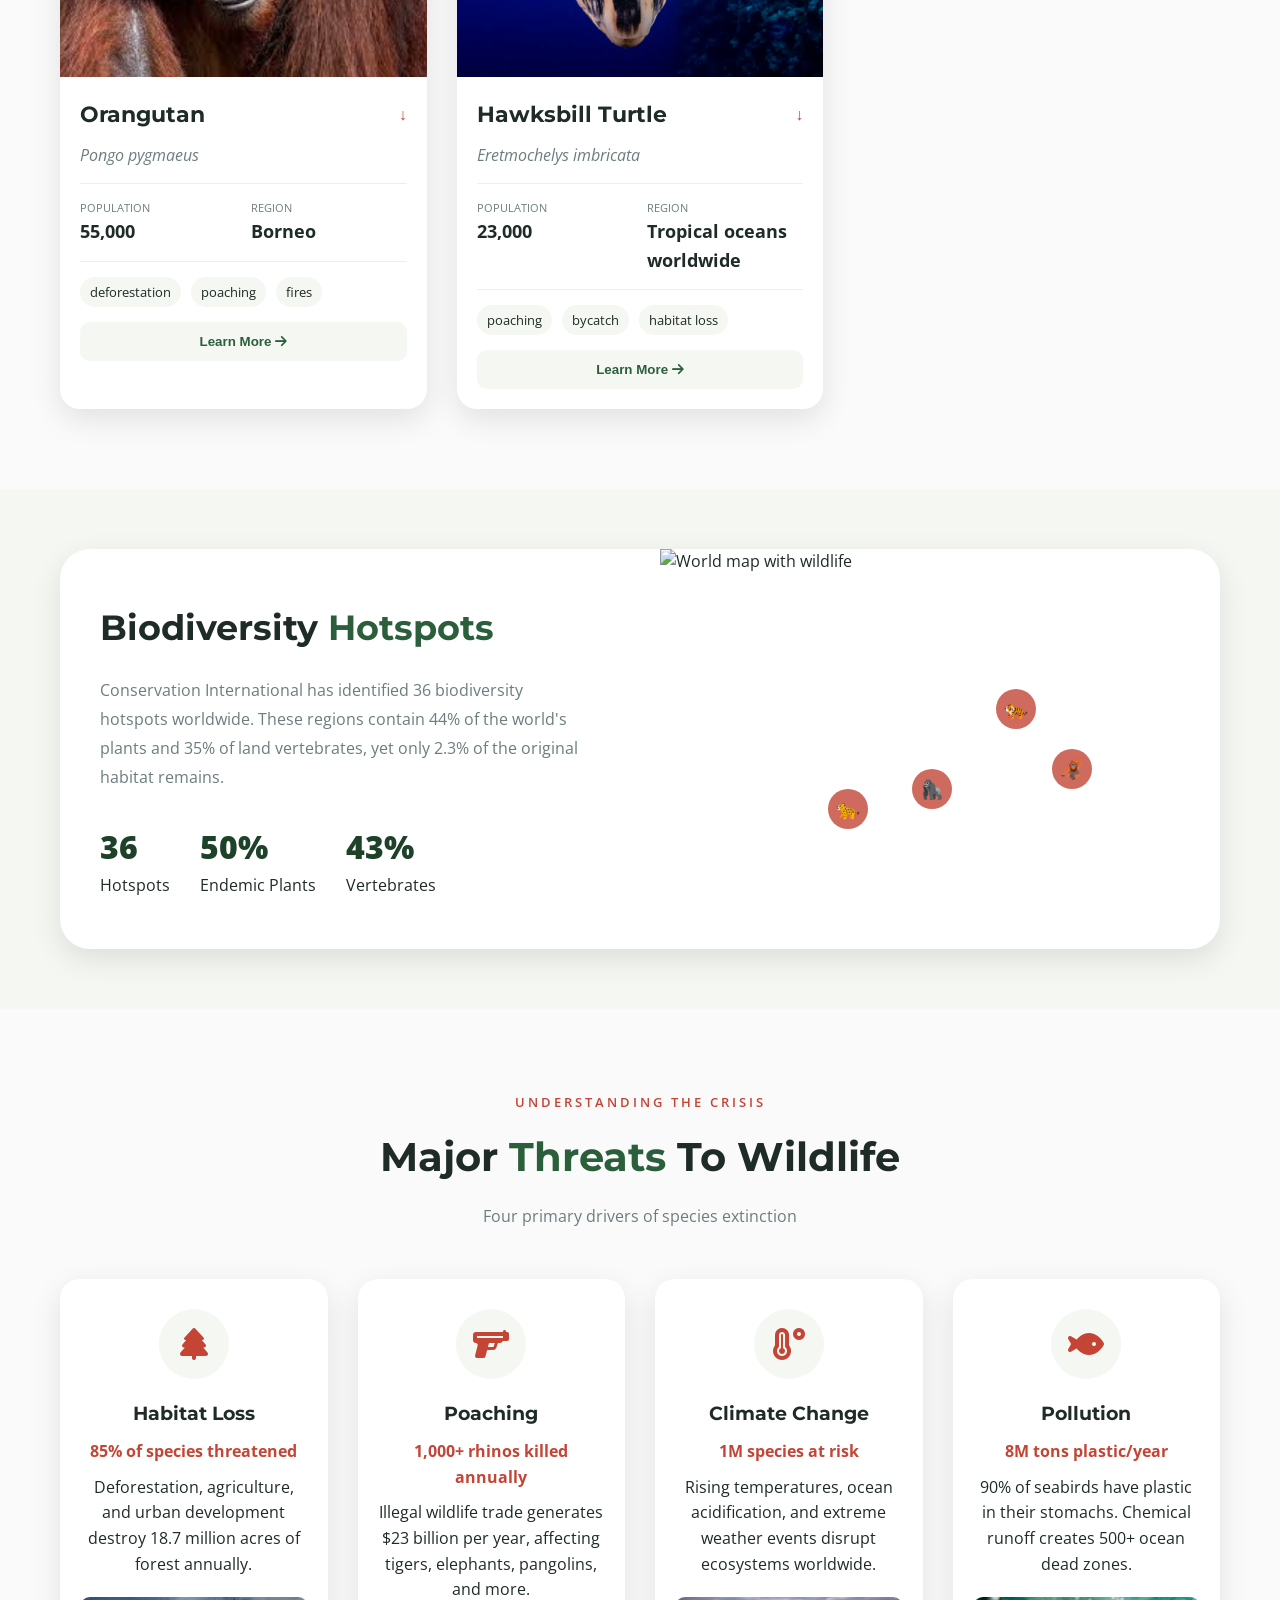
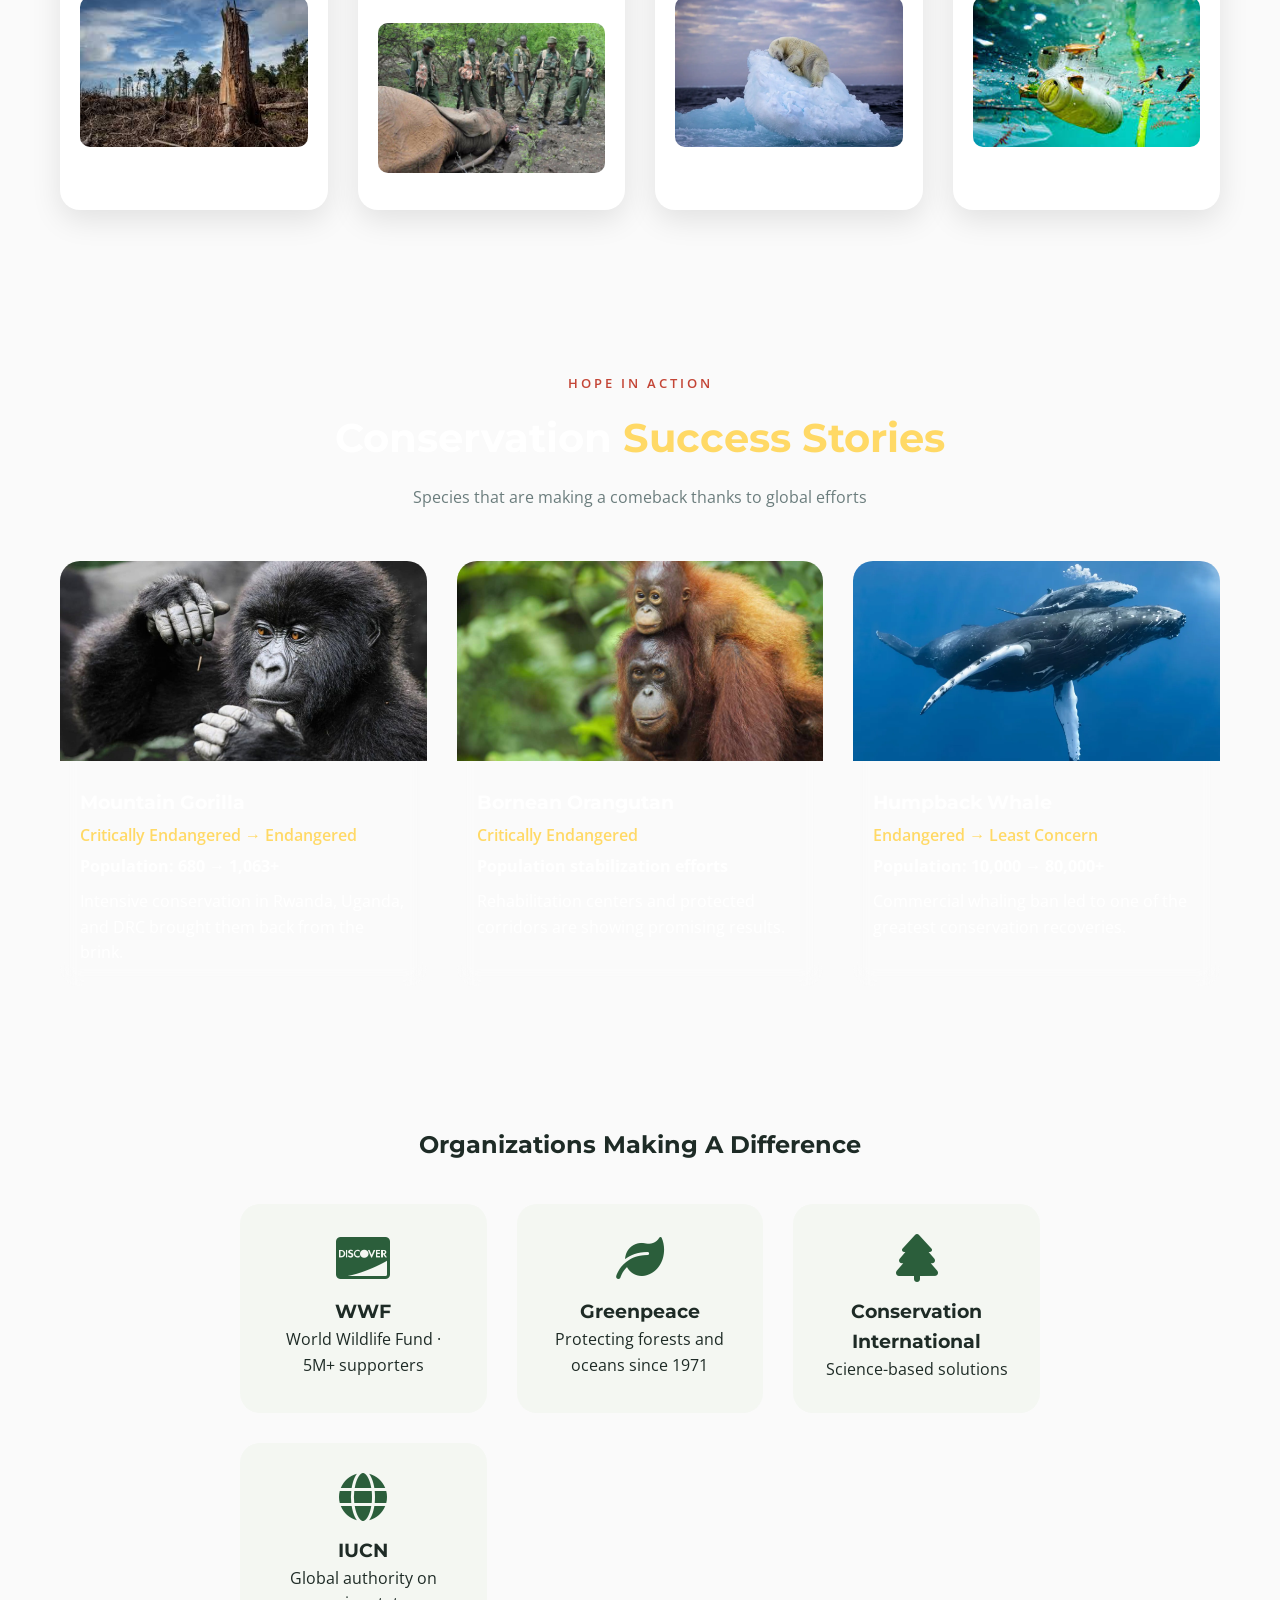
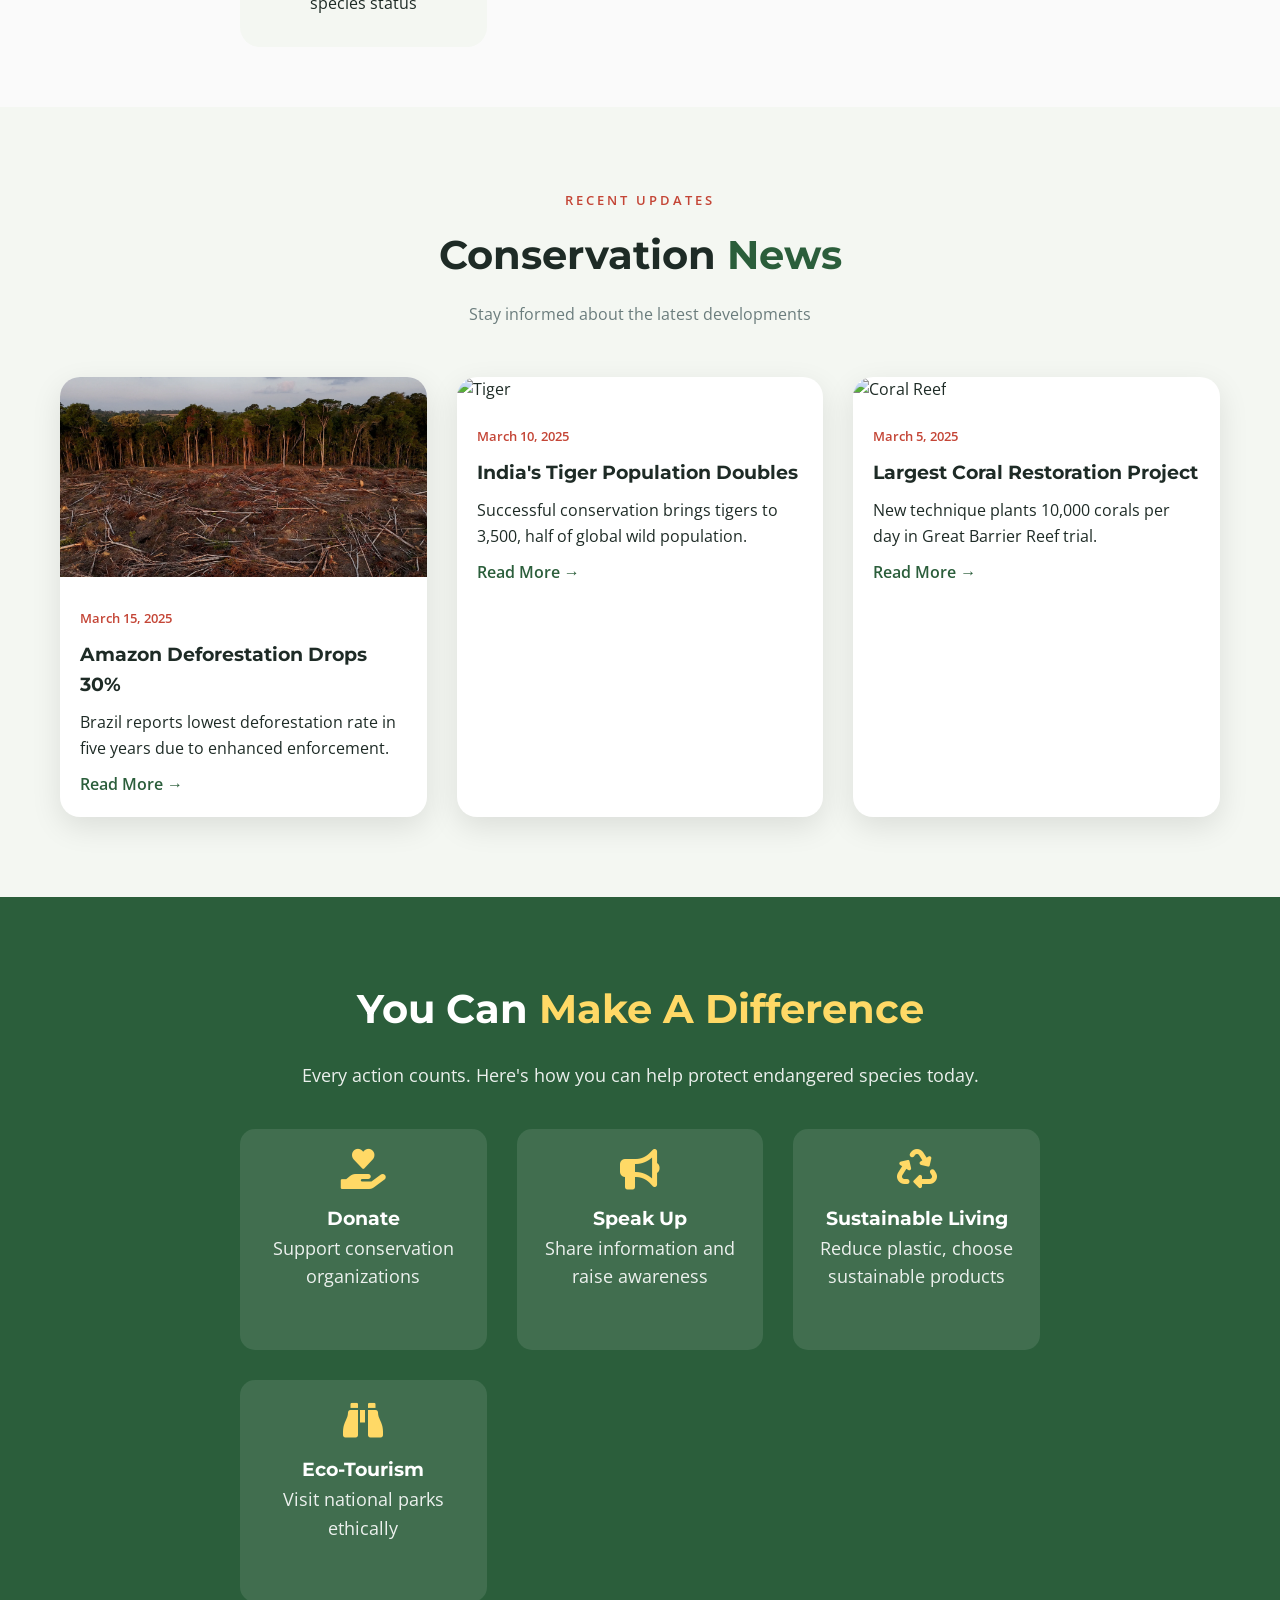
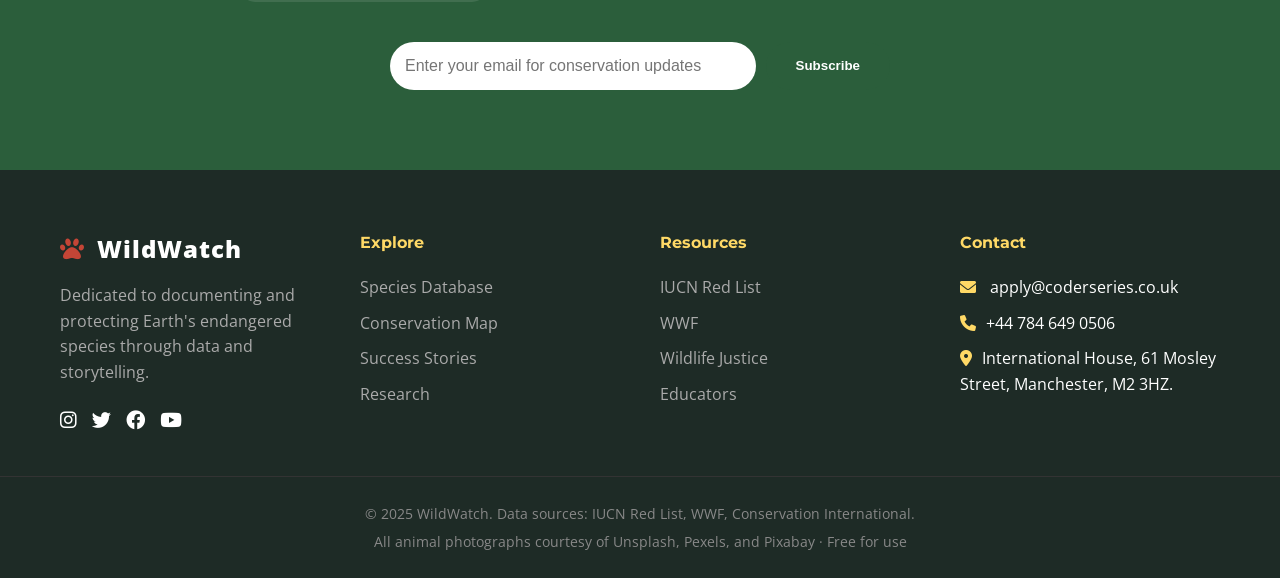
==== commit c50987fb: "Update index.html" ====
--- a/index.html
+++ b/index.html
@@ -15,7 +15,7 @@
     <nav class="navbar">
         <div class="nav-container">
             <div class="logo">
-                <i class="fas fa-paw"></i> WildWatch
+                <i class="fas fa-paw"></i> WildLife: Endangered Species & Conservation Facts
             </div>
             <ul class="nav-links">
                 <li><a href="#" class="active">Home</a></li>
@@ -210,7 +210,7 @@
             </div>
             <div class="stories-grid">
                 <div class="story-card">
-                    <img src="https://images.unsplash.com/photo-1536924430914-91f9e2041b83?ixlib=rb-1.2.1&auto=format&fit=crop&w=500&q=80" alt="Mountain Gorilla">
+                    <img src="./images/mountain-gorrila.jpg" alt="Mountain Gorilla">
                     <div class="story-content">
                         <h3>Mountain Gorilla</h3>
                         <p class="story-status">Critically Endangered → Endangered</p>
@@ -219,7 +219,7 @@
                     </div>
                 </div>
                 <div class="story-card">
-                    <img src="https://images.unsplash.com/photo-1570481662006-a3a1374699e8?ixlib=rb-1.2.1&auto=format&fit=crop&w=500&q=80" alt="Orangutan">
+                    <img src="./images/bornean-orangutan.jpg" alt="Orangutan">
                     <div class="story-content">
                         <h3>Bornean Orangutan</h3>
                         <p class="story-status">Critically Endangered</p>
@@ -228,7 +228,7 @@
                     </div>
                 </div>
                 <div class="story-card">
-                    <img src="https://images.unsplash.com/photo-1562077772-3bd90403f7f0?ixlib=rb-1.2.1&auto=format&fit=crop&w=500&q=80" alt="Humpback Whale">
+                    <img src="./images/humpback-whale.jpg" alt="Humpback Whale">
                     <div class="story-content">
                         <h3>Humpback Whale</h3>
                         <p class="story-status">Endangered → Least Concern</p>
@@ -279,7 +279,7 @@
             </div>
             <div class="news-grid">
                 <div class="news-card">
-                    <img src="https://images.unsplash.com/photo-1528702748617-c64d49f918de?ixlib=rb-1.2.1&auto=format&fit=crop&w=500&q=80" alt="Forest">
+                    <img src="./images/amazon-deforestation.jpg" alt="Forest">
                     <div class="news-content">
                         <span class="news-date">March 15, 2025</span>
                         <h3>Amazon Deforestation Drops 30%</h3>
@@ -379,14 +379,14 @@
             <div class="footer-section">
                 <h4>Contact</h4>
                 <ul>
-                    <li><i class="fas fa-envelope"></i> info@wildwatch.org</li>
-                    <li><i class="fas fa-phone"></i> +1 (555) 789-0123</li>
-                    <li><i class="fas fa-map-marker-alt"></i> Washington, D.C.</li>
+                    <li><i class="fas fa-envelope"></i> apply@coderseries.co.uk </li>
+                    <li><i class="fas fa-phone"></i>+44 784 649 0506 </li>
+                    <li><i class="fas fa-map-marker-alt"></i>International House, 61 Mosley Street, Manchester, M2 3HZ.</li>
                 </ul>
             </div>
         </div>
         <div class="footer-bottom">
-            <p>&copy; 2025 WildWatch. Data sources: IUCN Red List, WWF, Conservation International. For educational practice.</p>
+            <p>&copy; 2025 WildWatch. Data sources: IUCN Red List, WWF, Conservation International.</p>
             <p>All animal photographs courtesy of Unsplash, Pexels, and Pixabay · Free for use</p>
         </div>
     </footer>
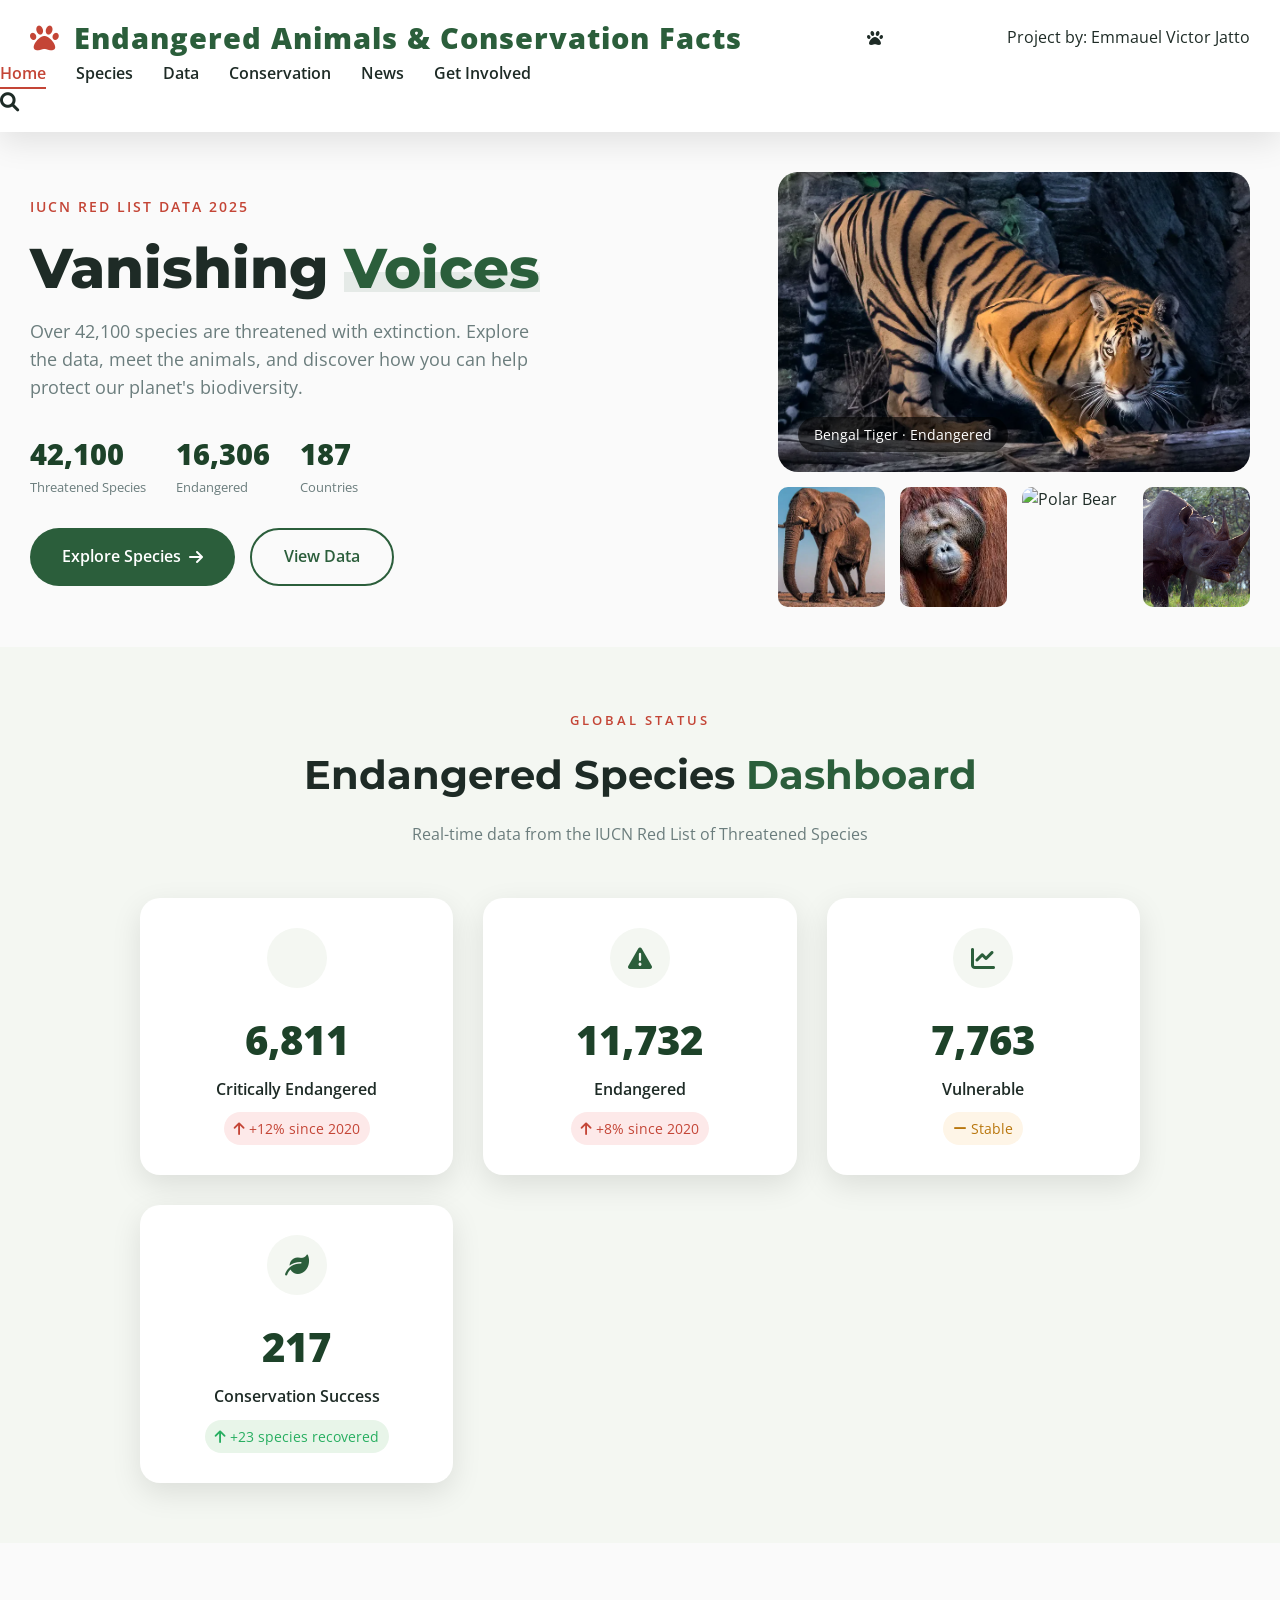
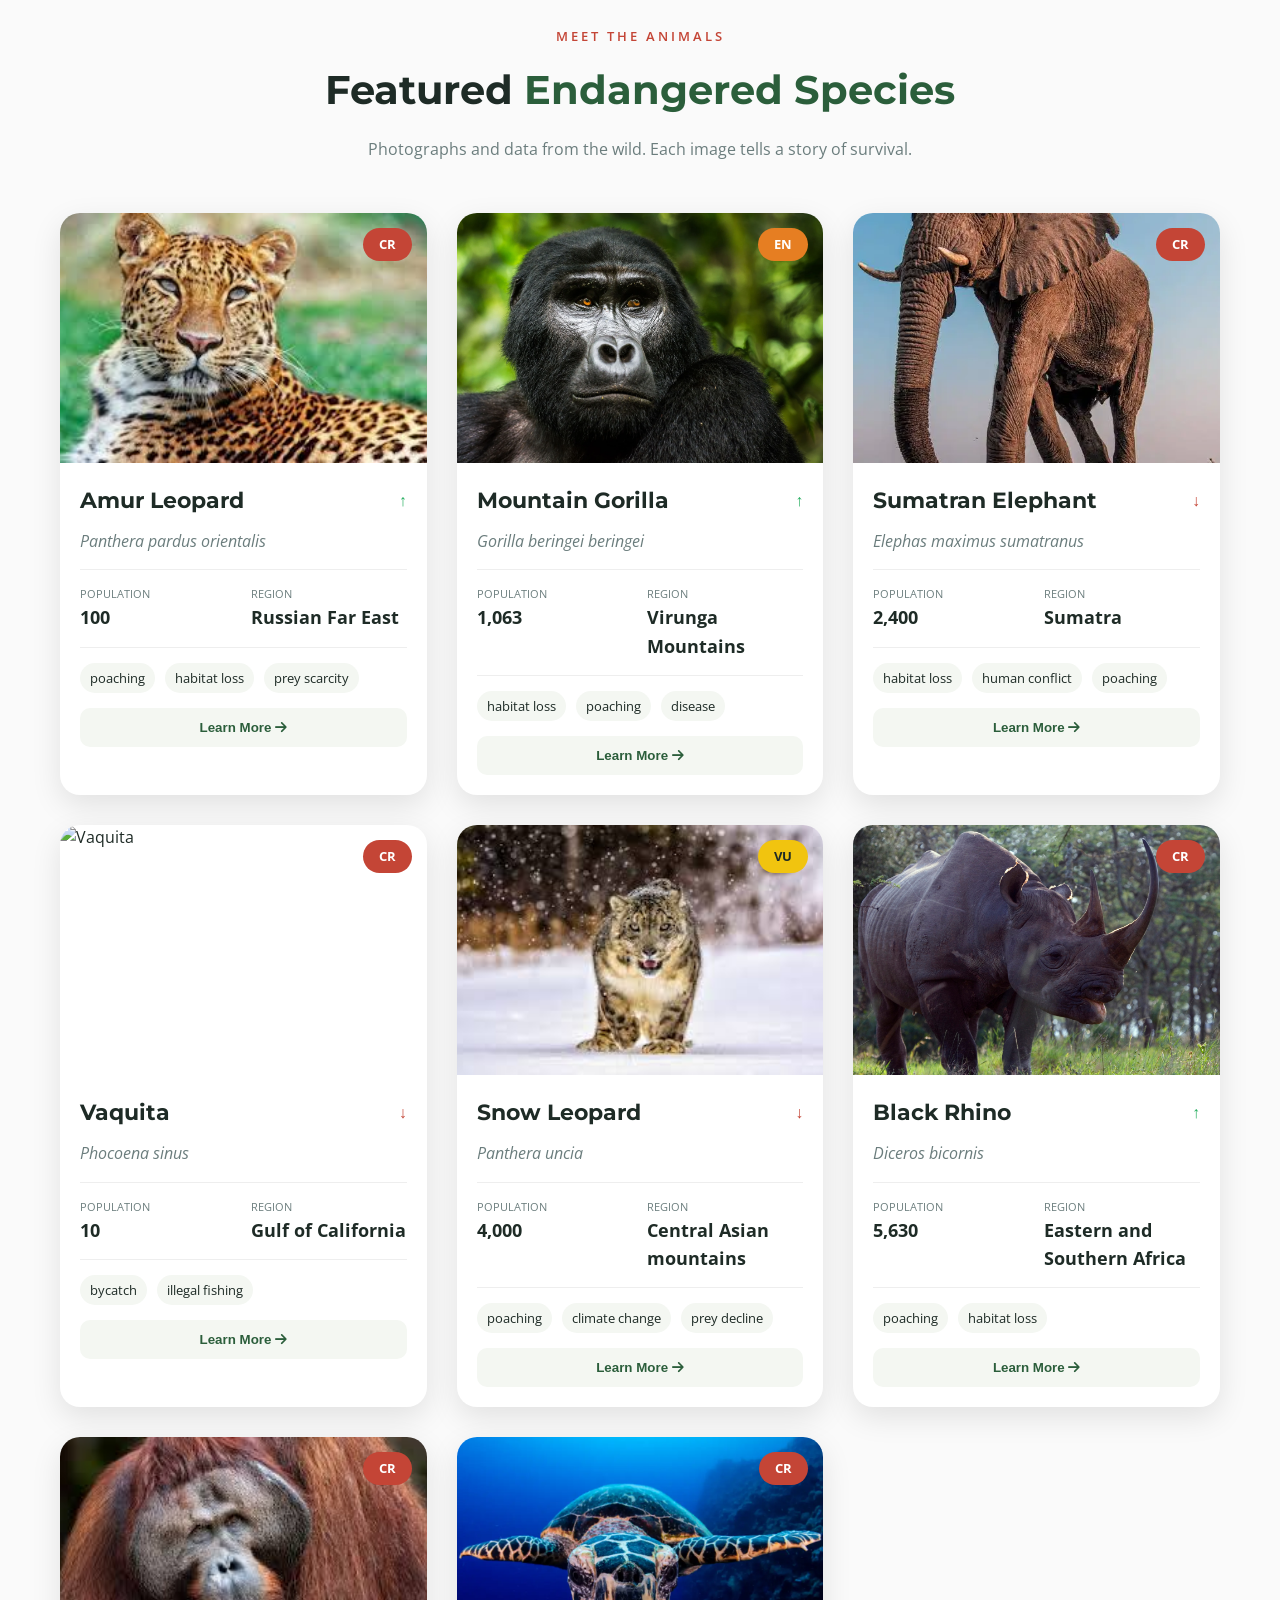
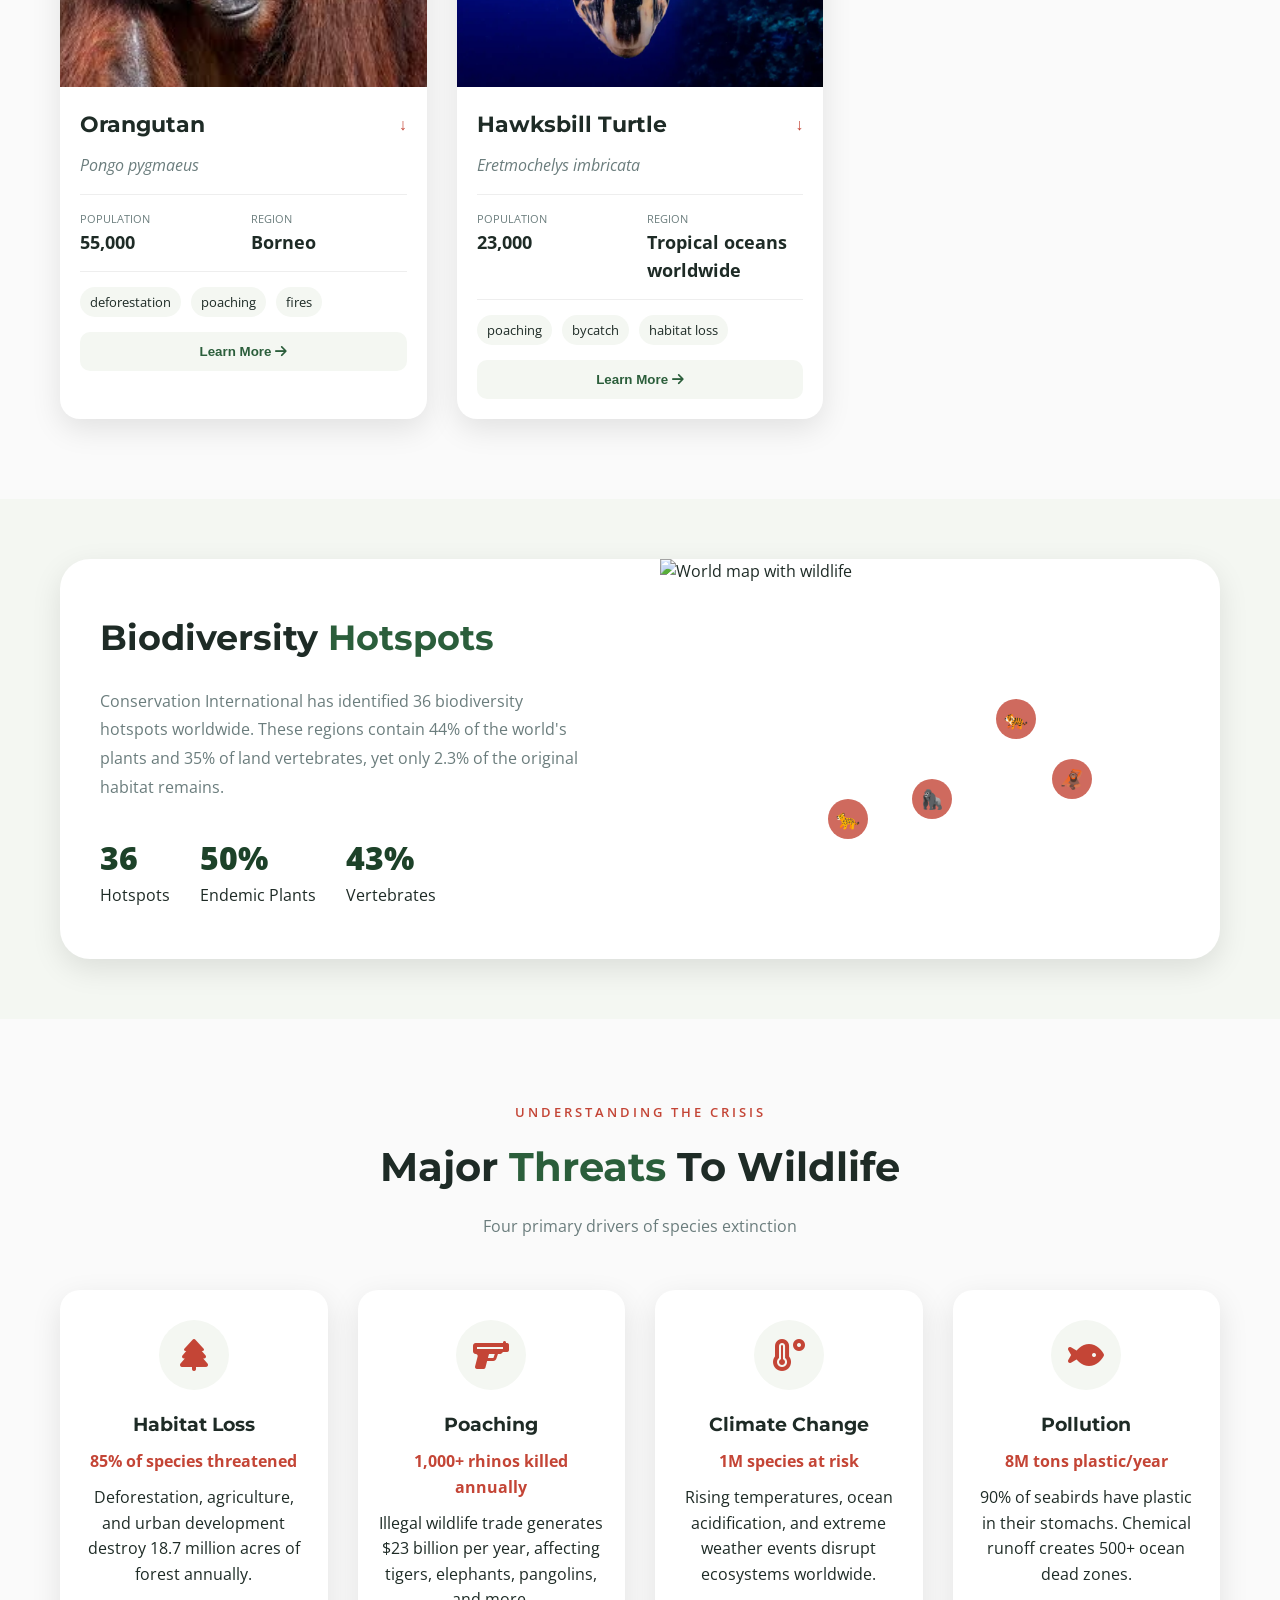
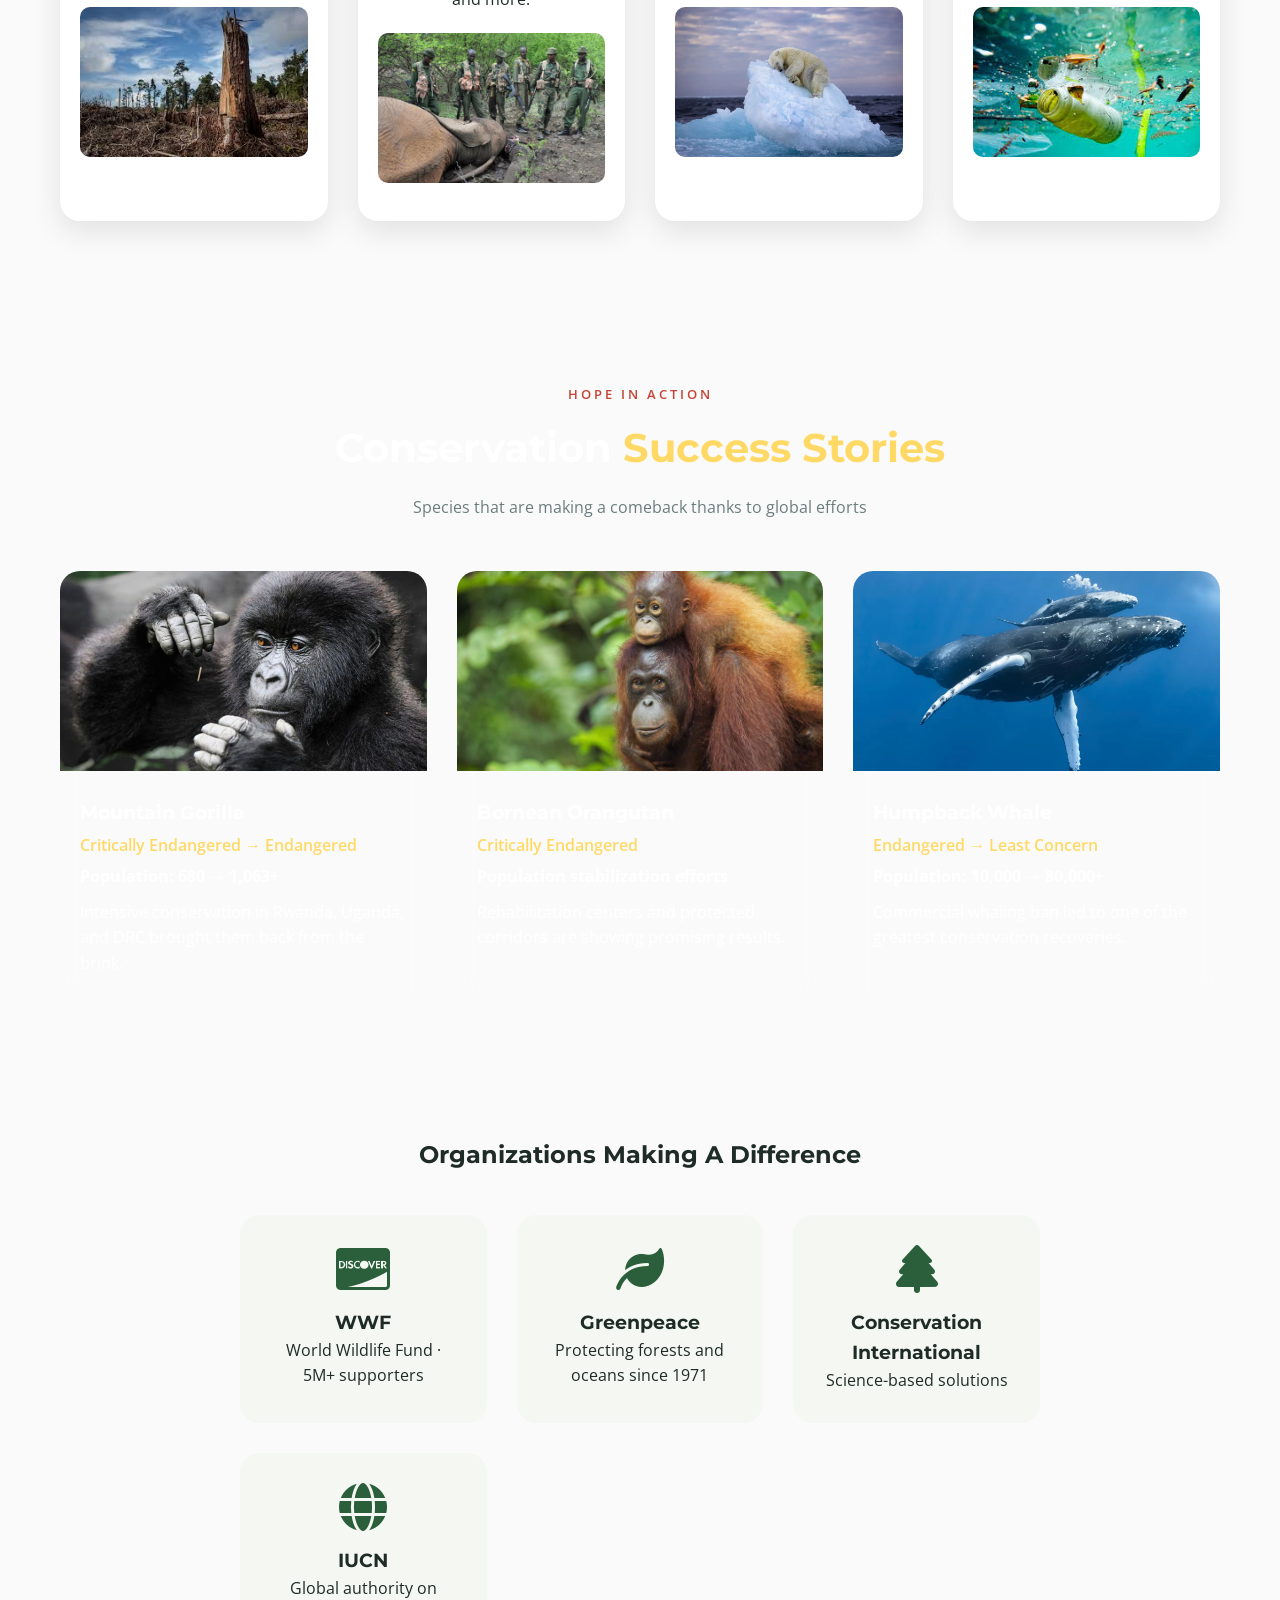
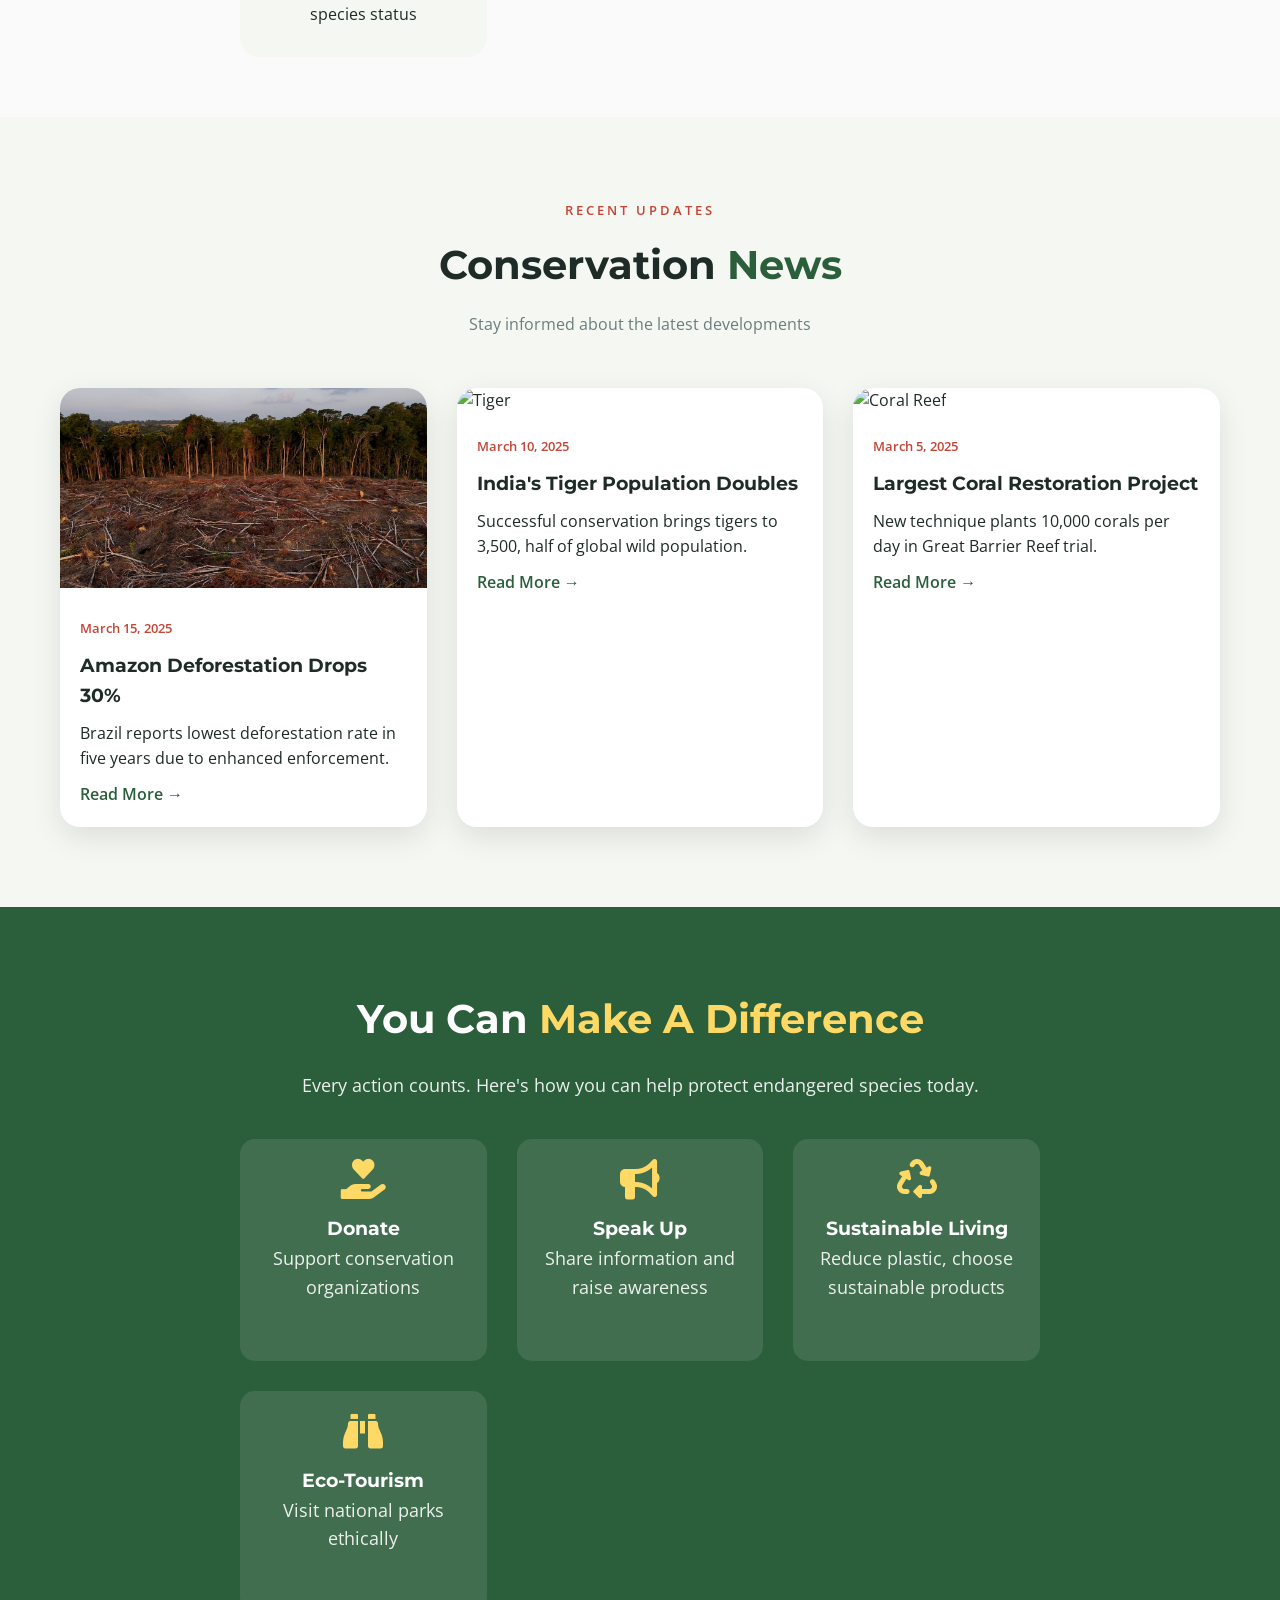
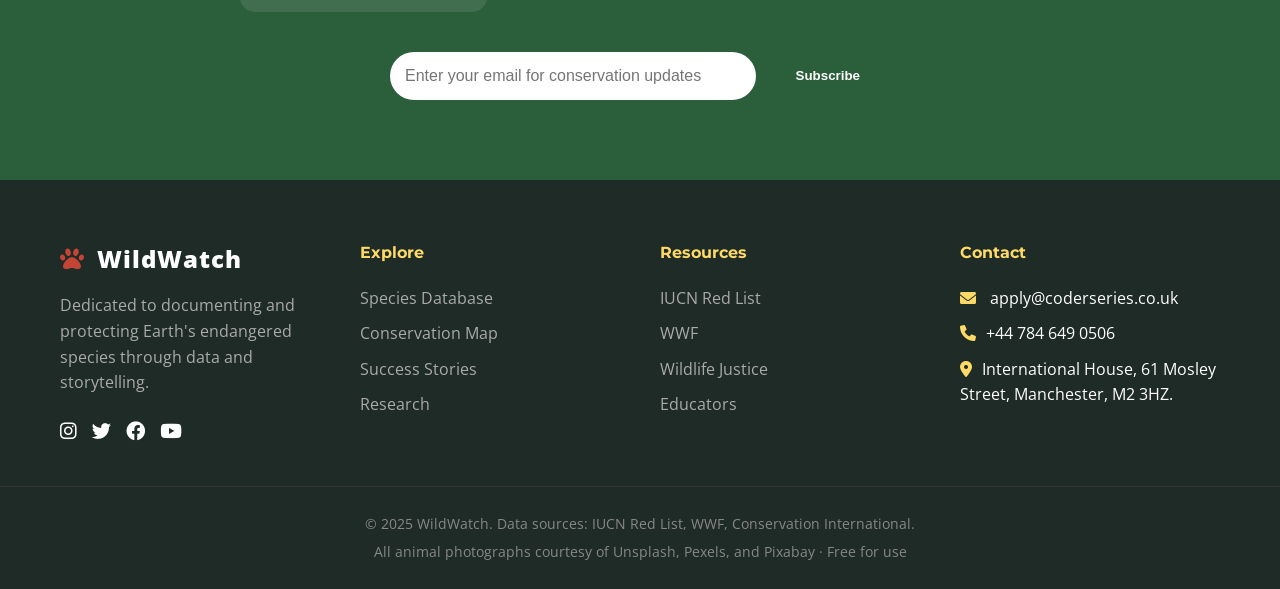
==== commit decb4329: "Update index.html" ====
--- a/index.html
+++ b/index.html
@@ -15,8 +15,8 @@
     <nav class="navbar">
         <div class="nav-container">
             <div class="logo">
-                <i class="fas fa-paw"></i> WildLife: Endangered Species & Conservation Facts
-            </div>
+                <i class="fas fa-paw"></i> Endangered Animals & Conservation Facts</div>
+                <i class="fas fa-paw"></i> Project by: Emmauel Victor Jatto </div>
             <ul class="nav-links">
                 <li><a href="#" class="active">Home</a></li>
                 <li><a href="#species">Species</a></li>
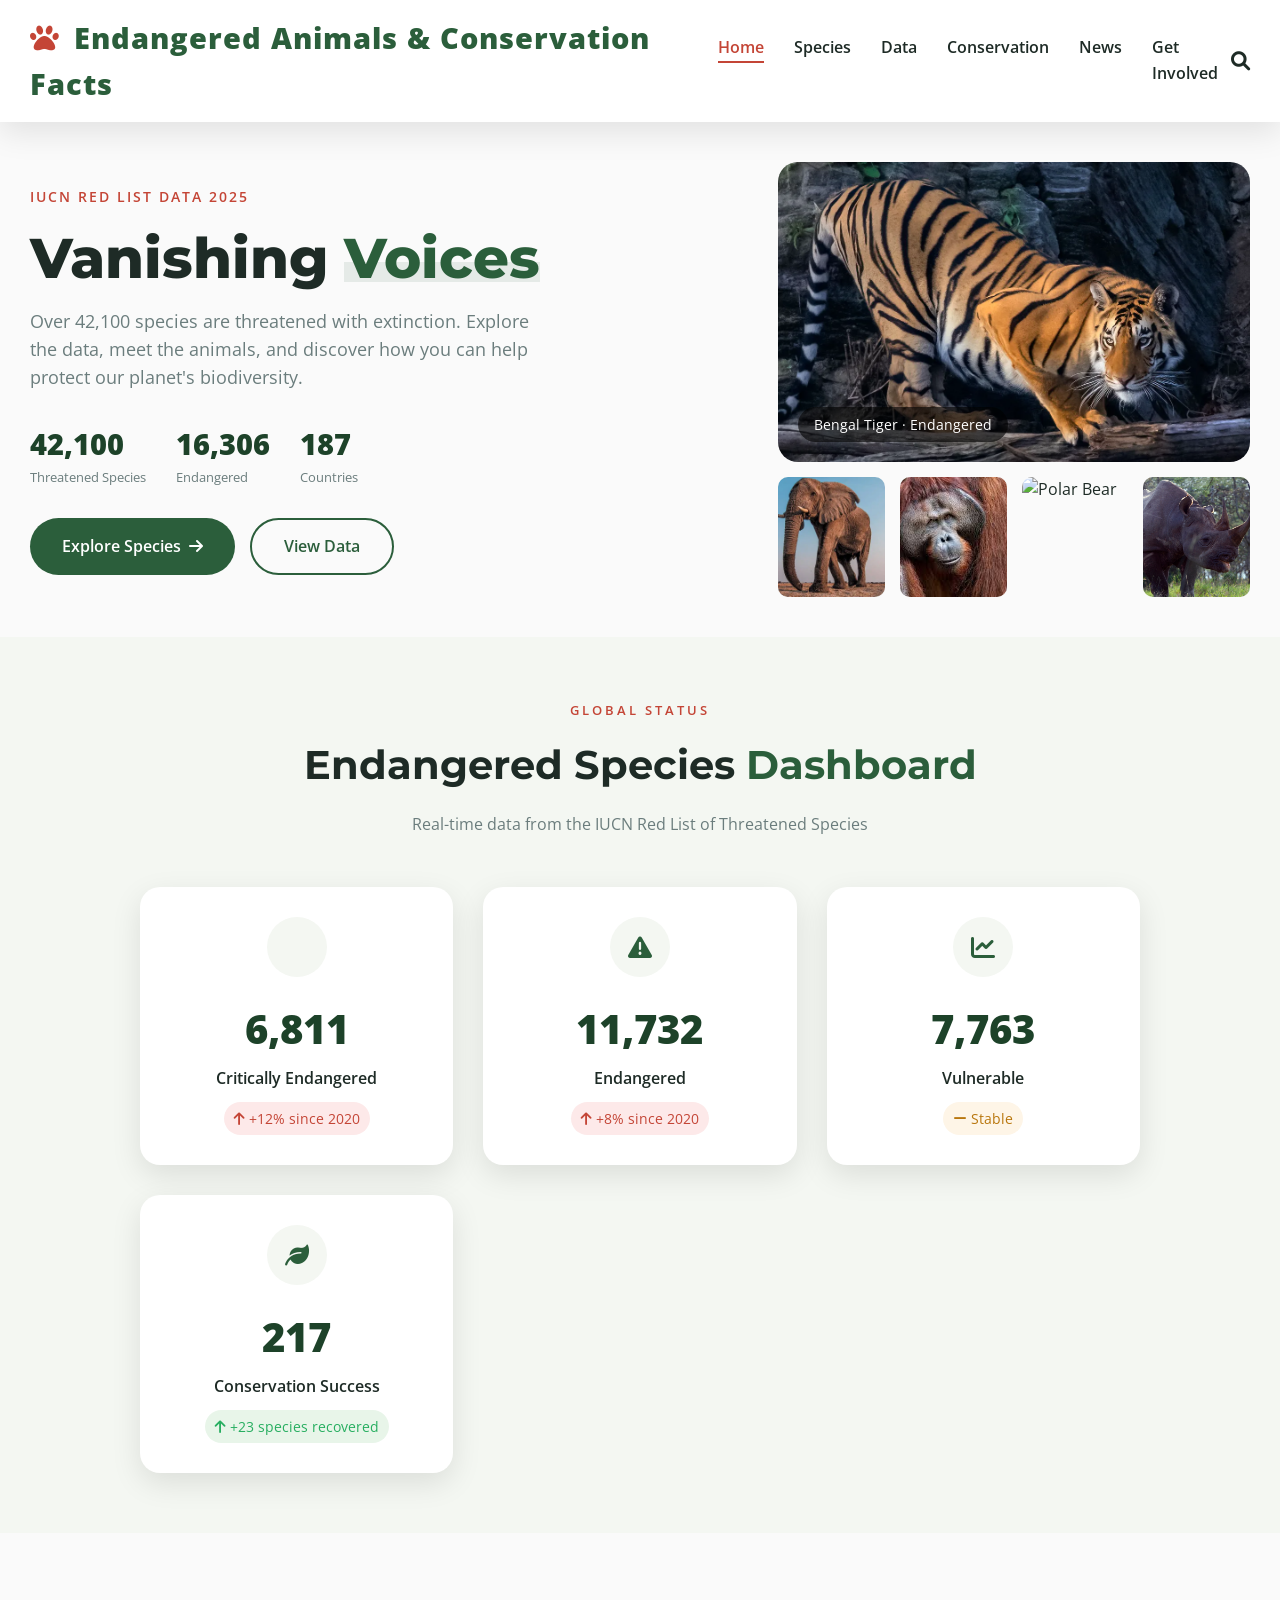
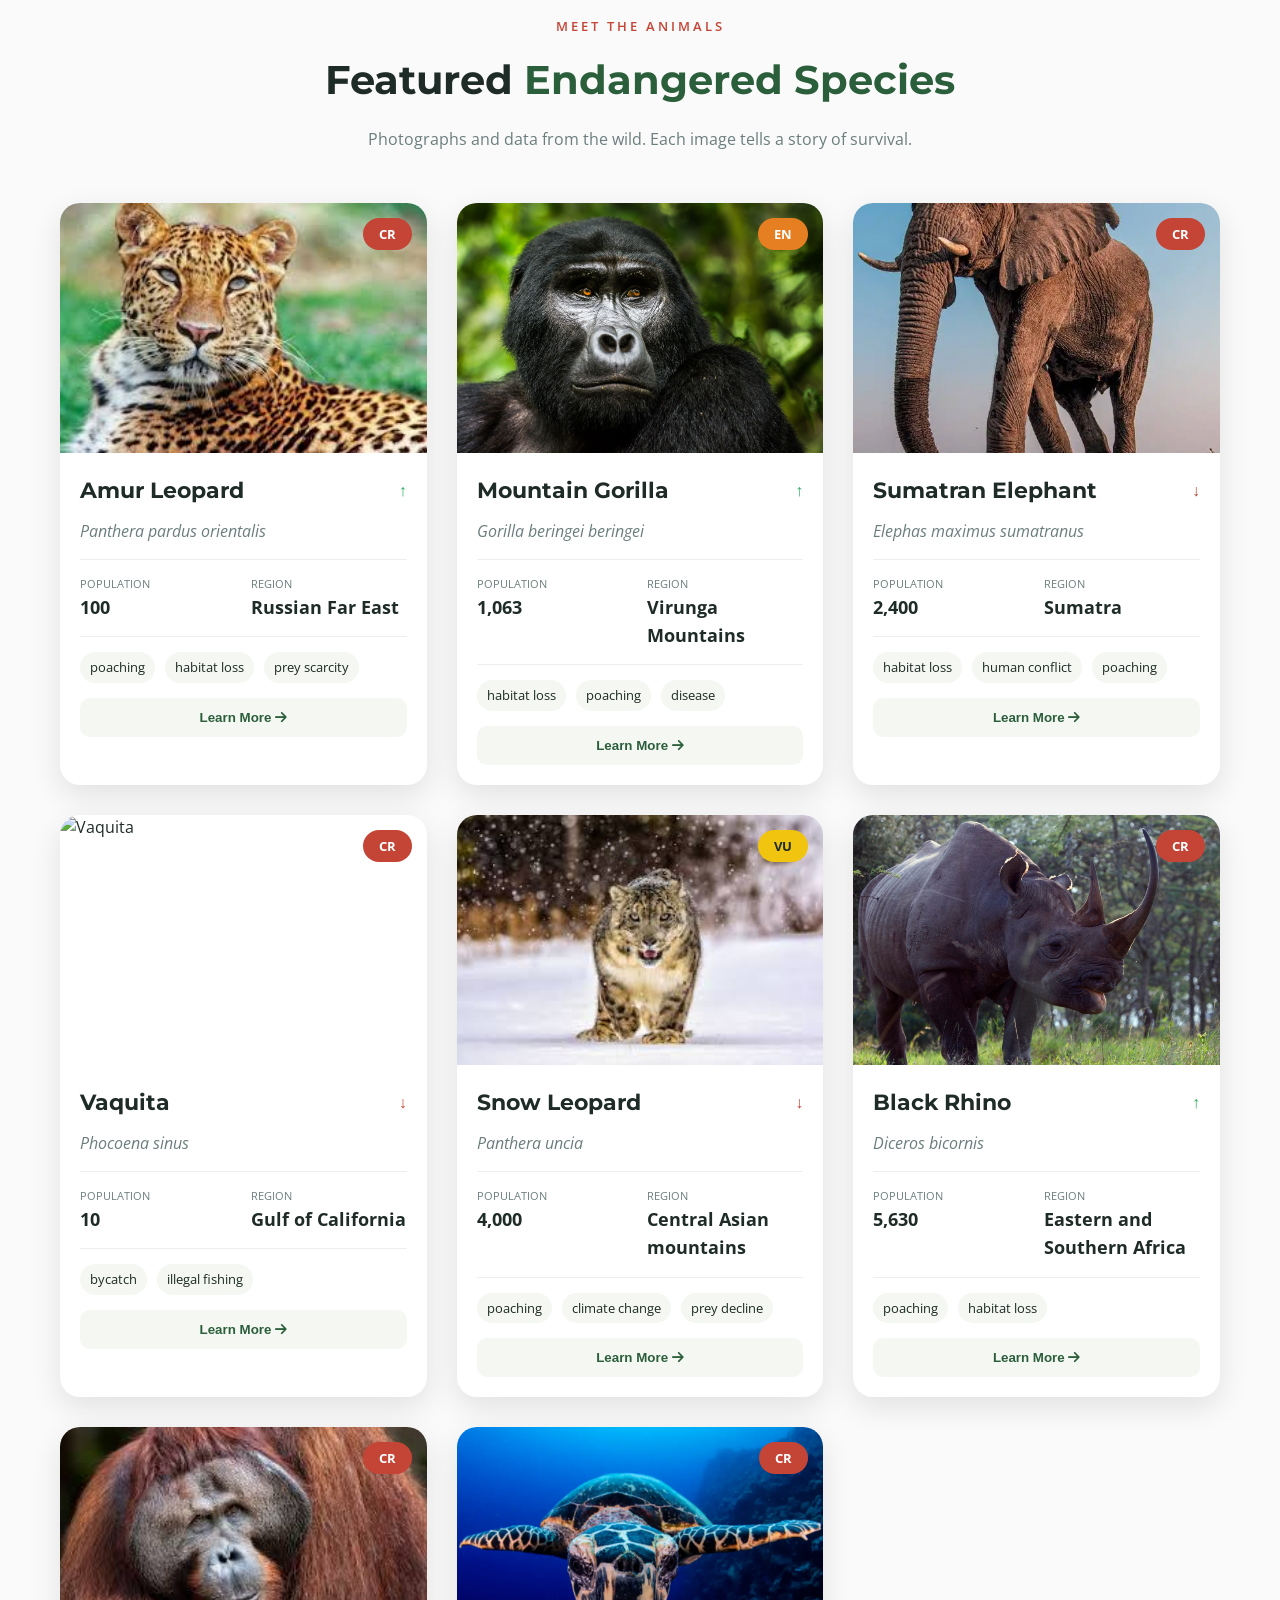
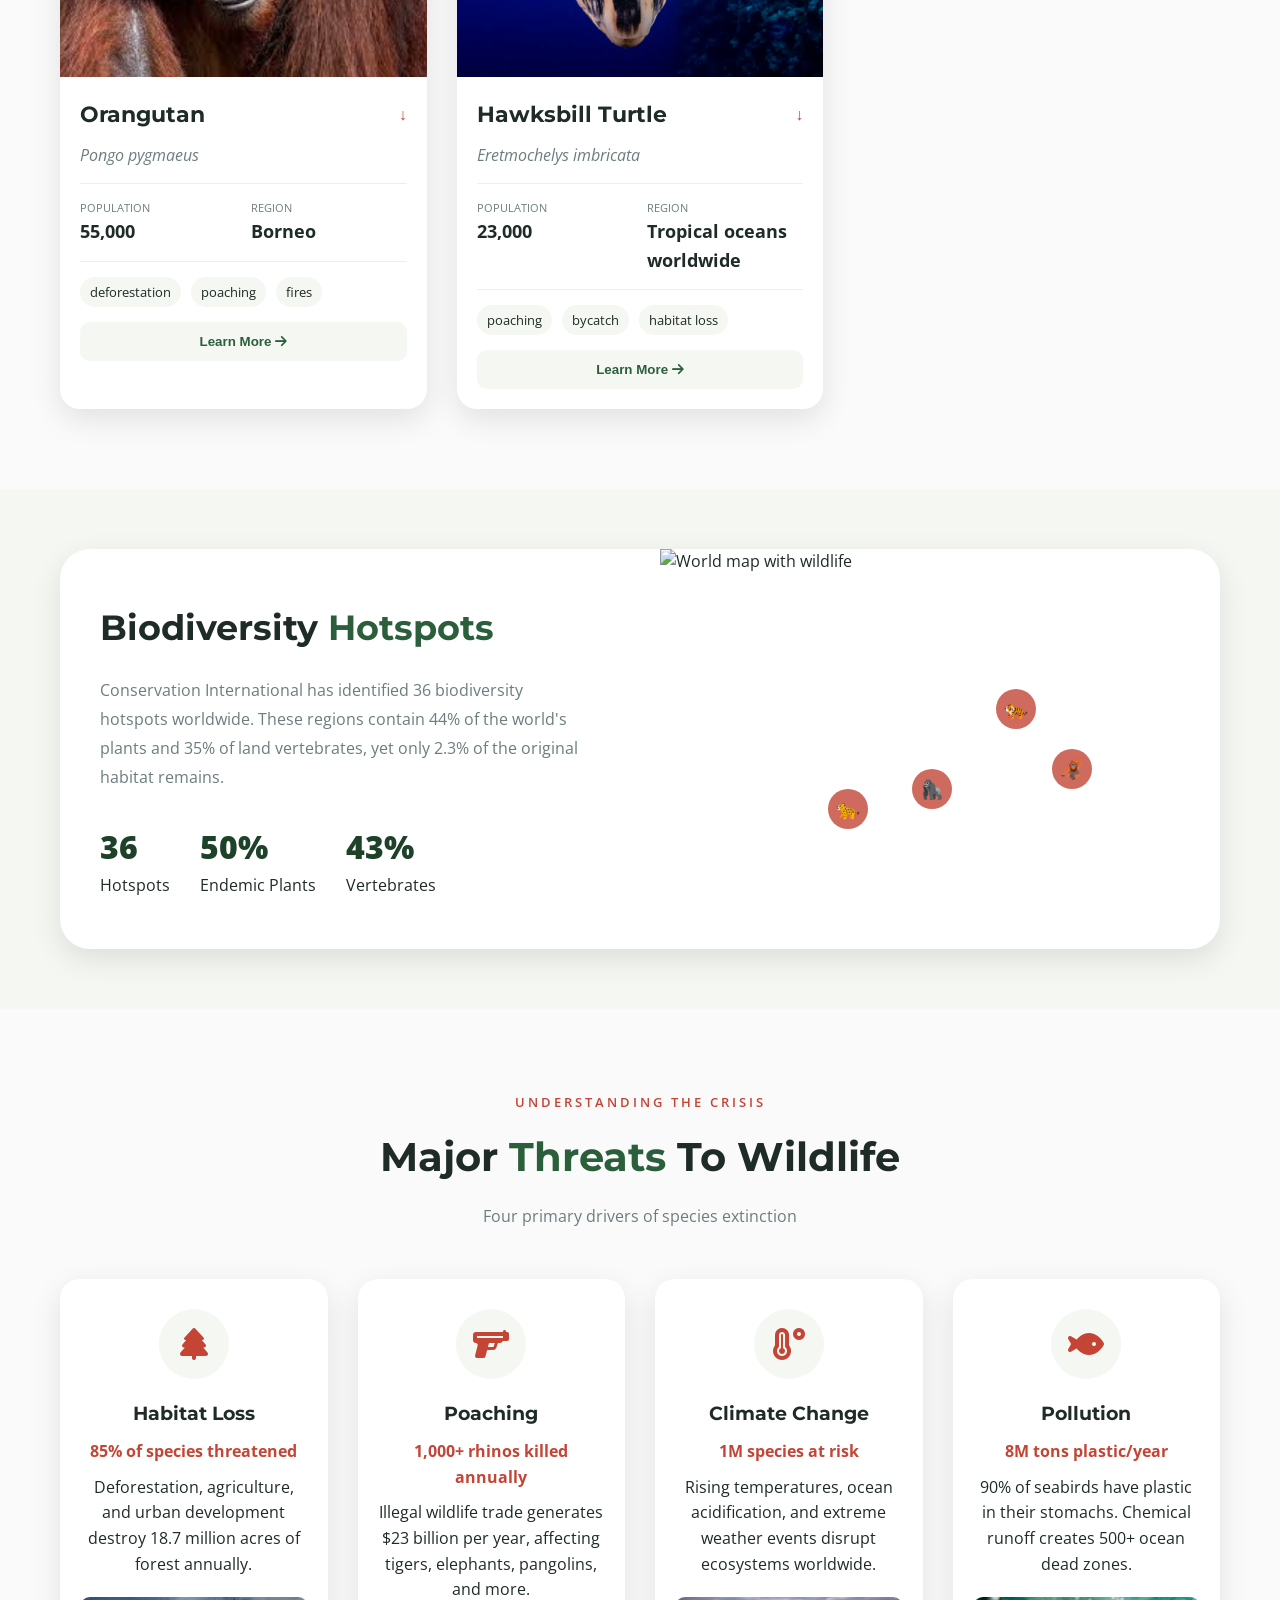
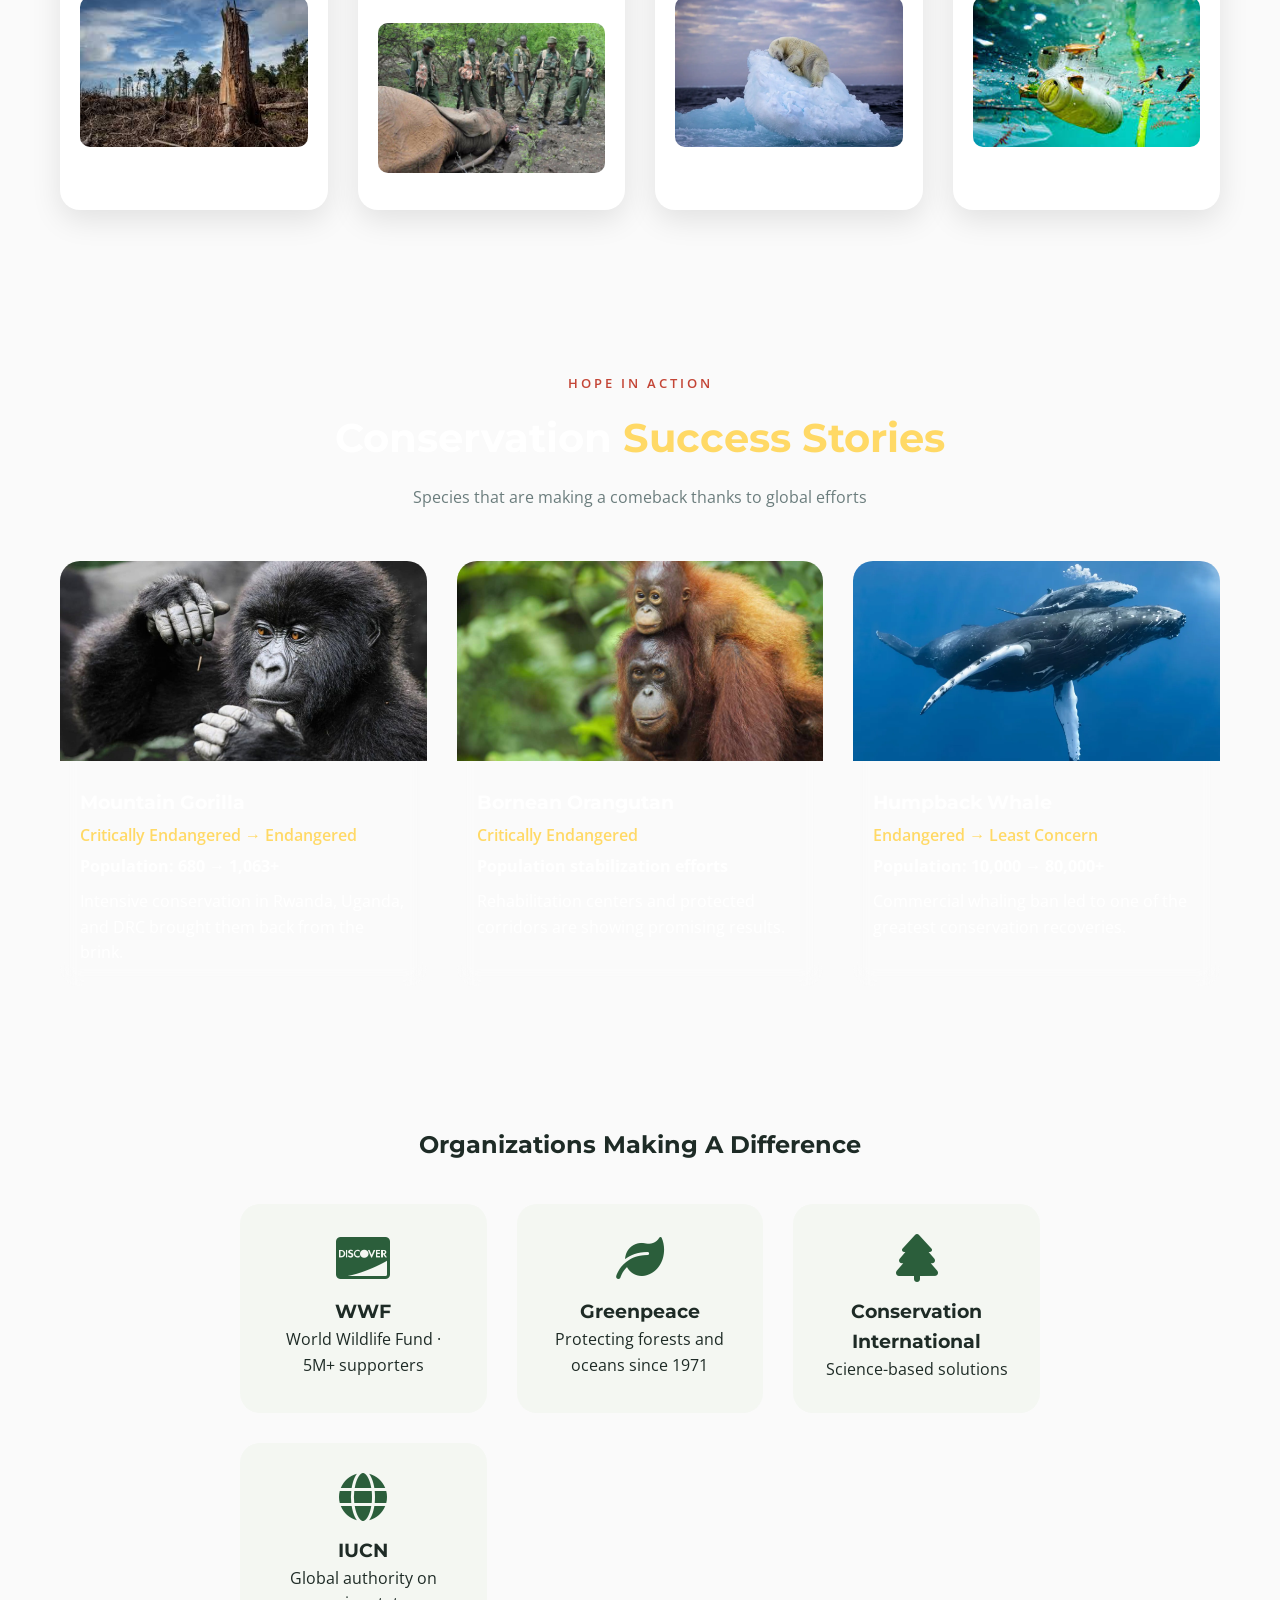
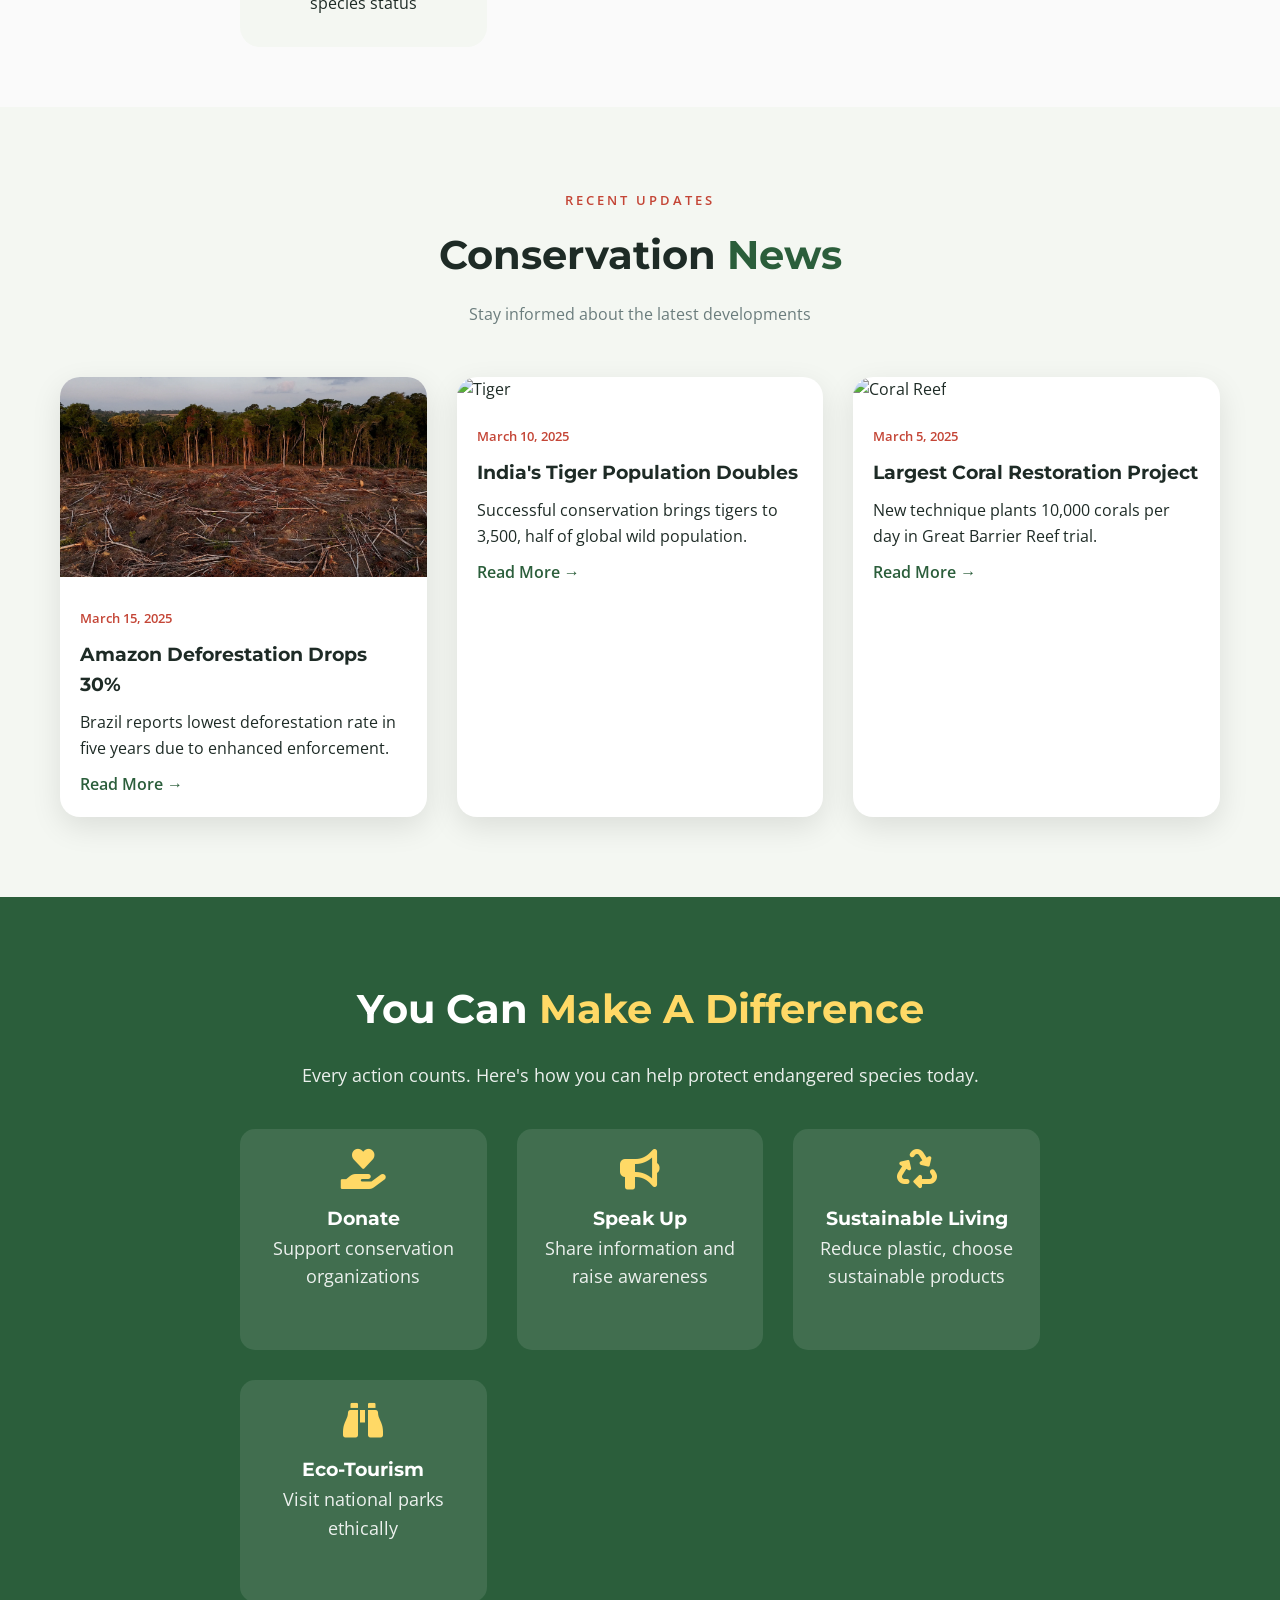
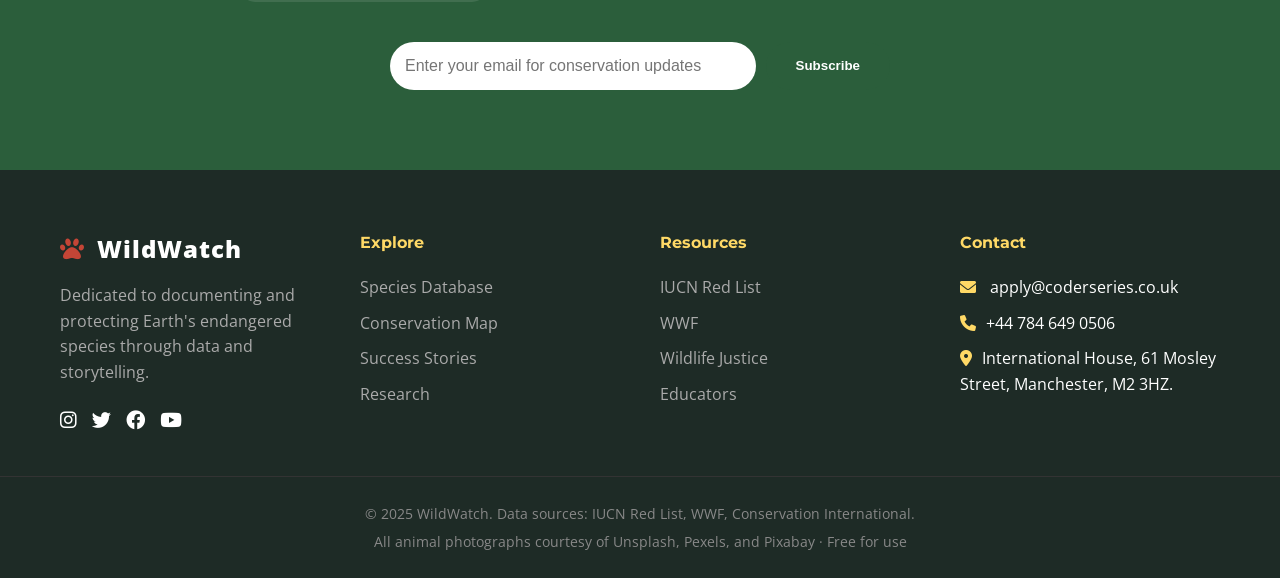
==== commit 52b113d1: "Update index.html" ====
--- a/index.html
+++ b/index.html
@@ -16,7 +16,6 @@
         <div class="nav-container">
             <div class="logo">
                 <i class="fas fa-paw"></i> Endangered Animals & Conservation Facts</div>
-                <i class="fas fa-paw"></i> Project by: Emmauel Victor Jatto </div>
             <ul class="nav-links">
                 <li><a href="#" class="active">Home</a></li>
                 <li><a href="#species">Species</a></li>
